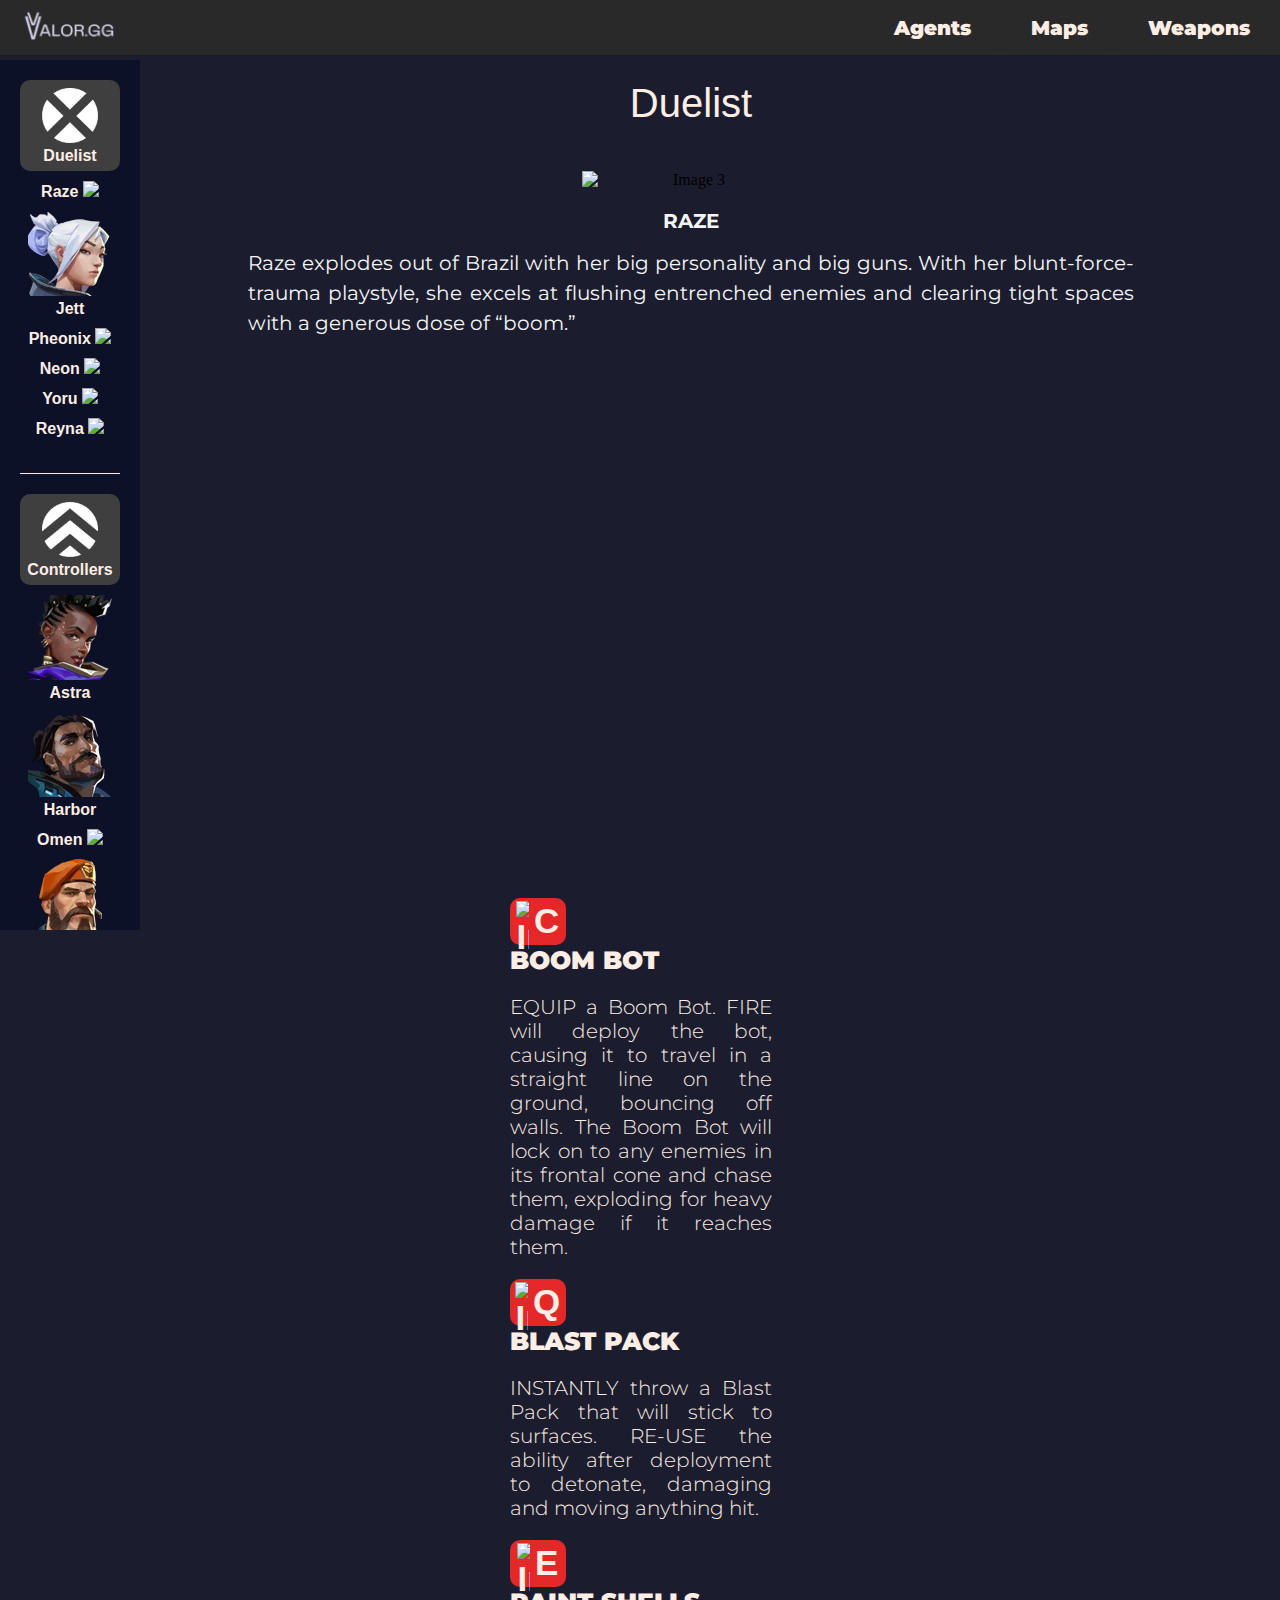
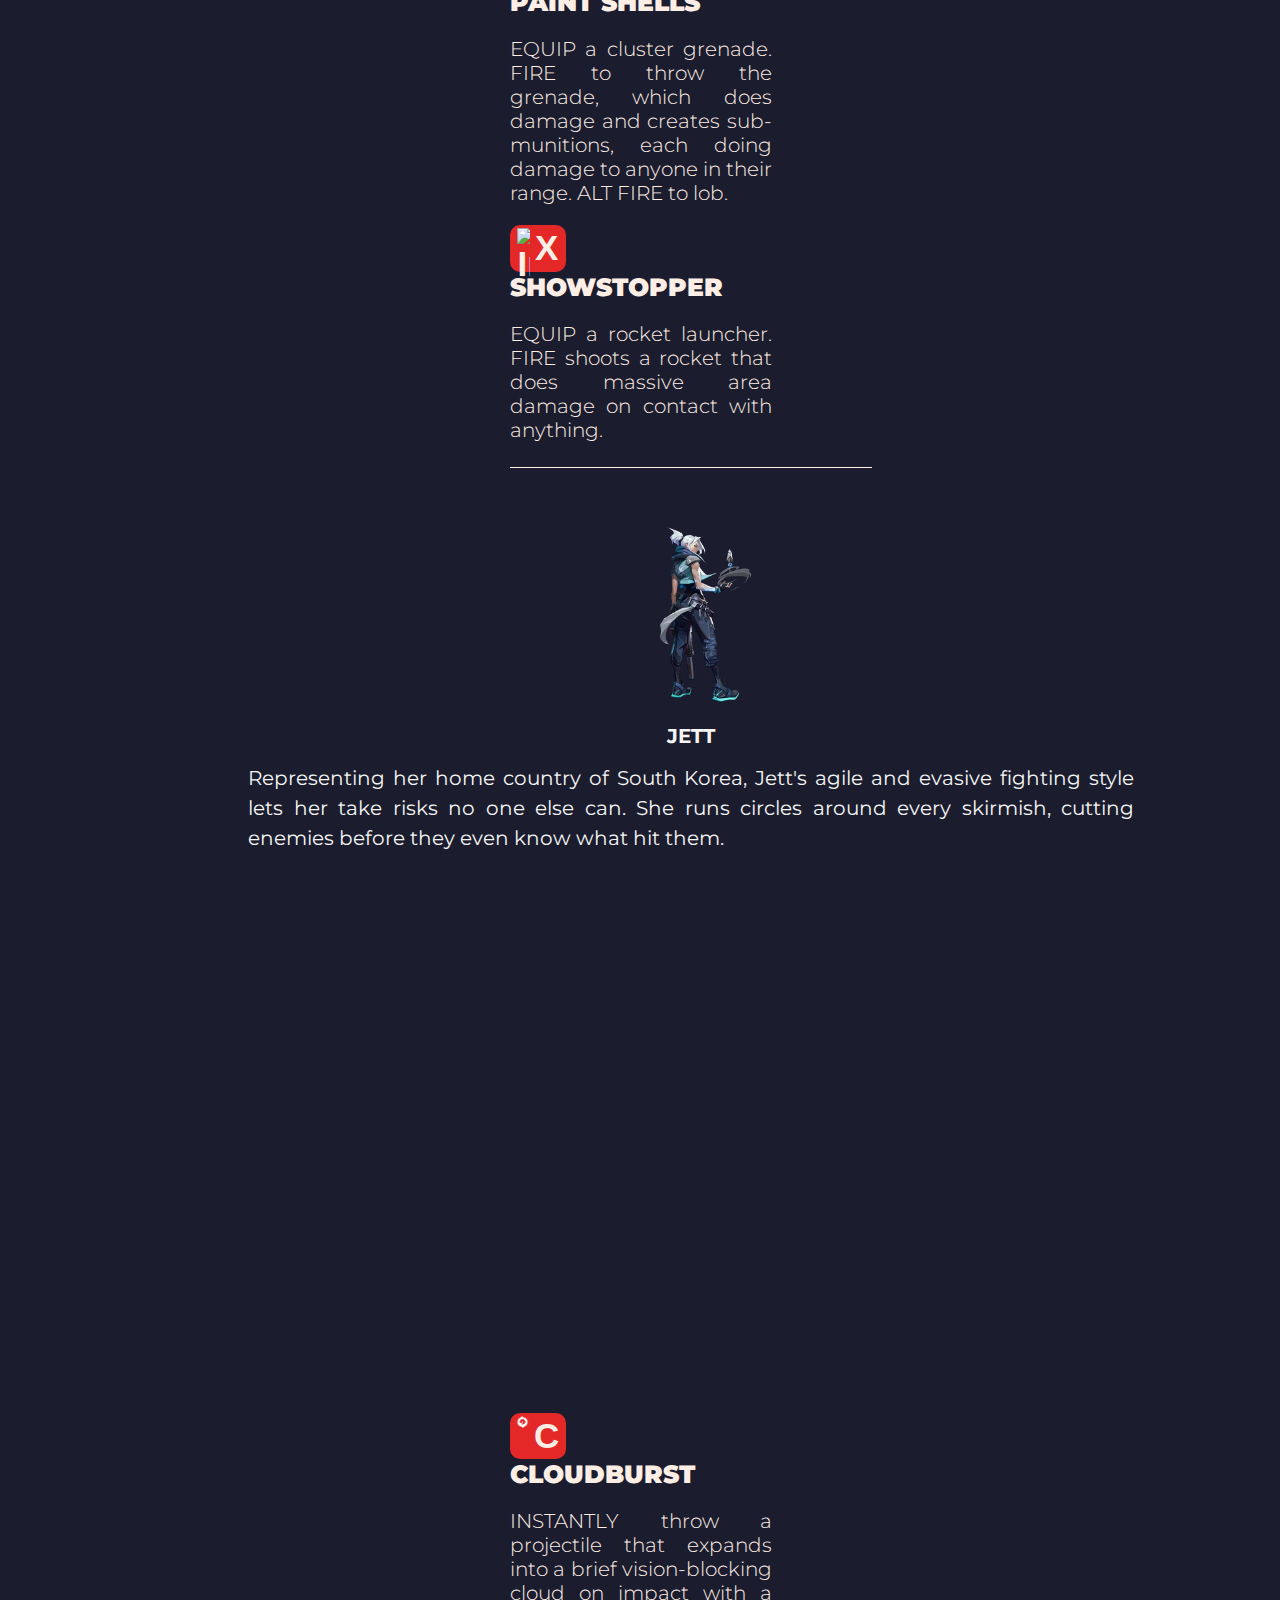
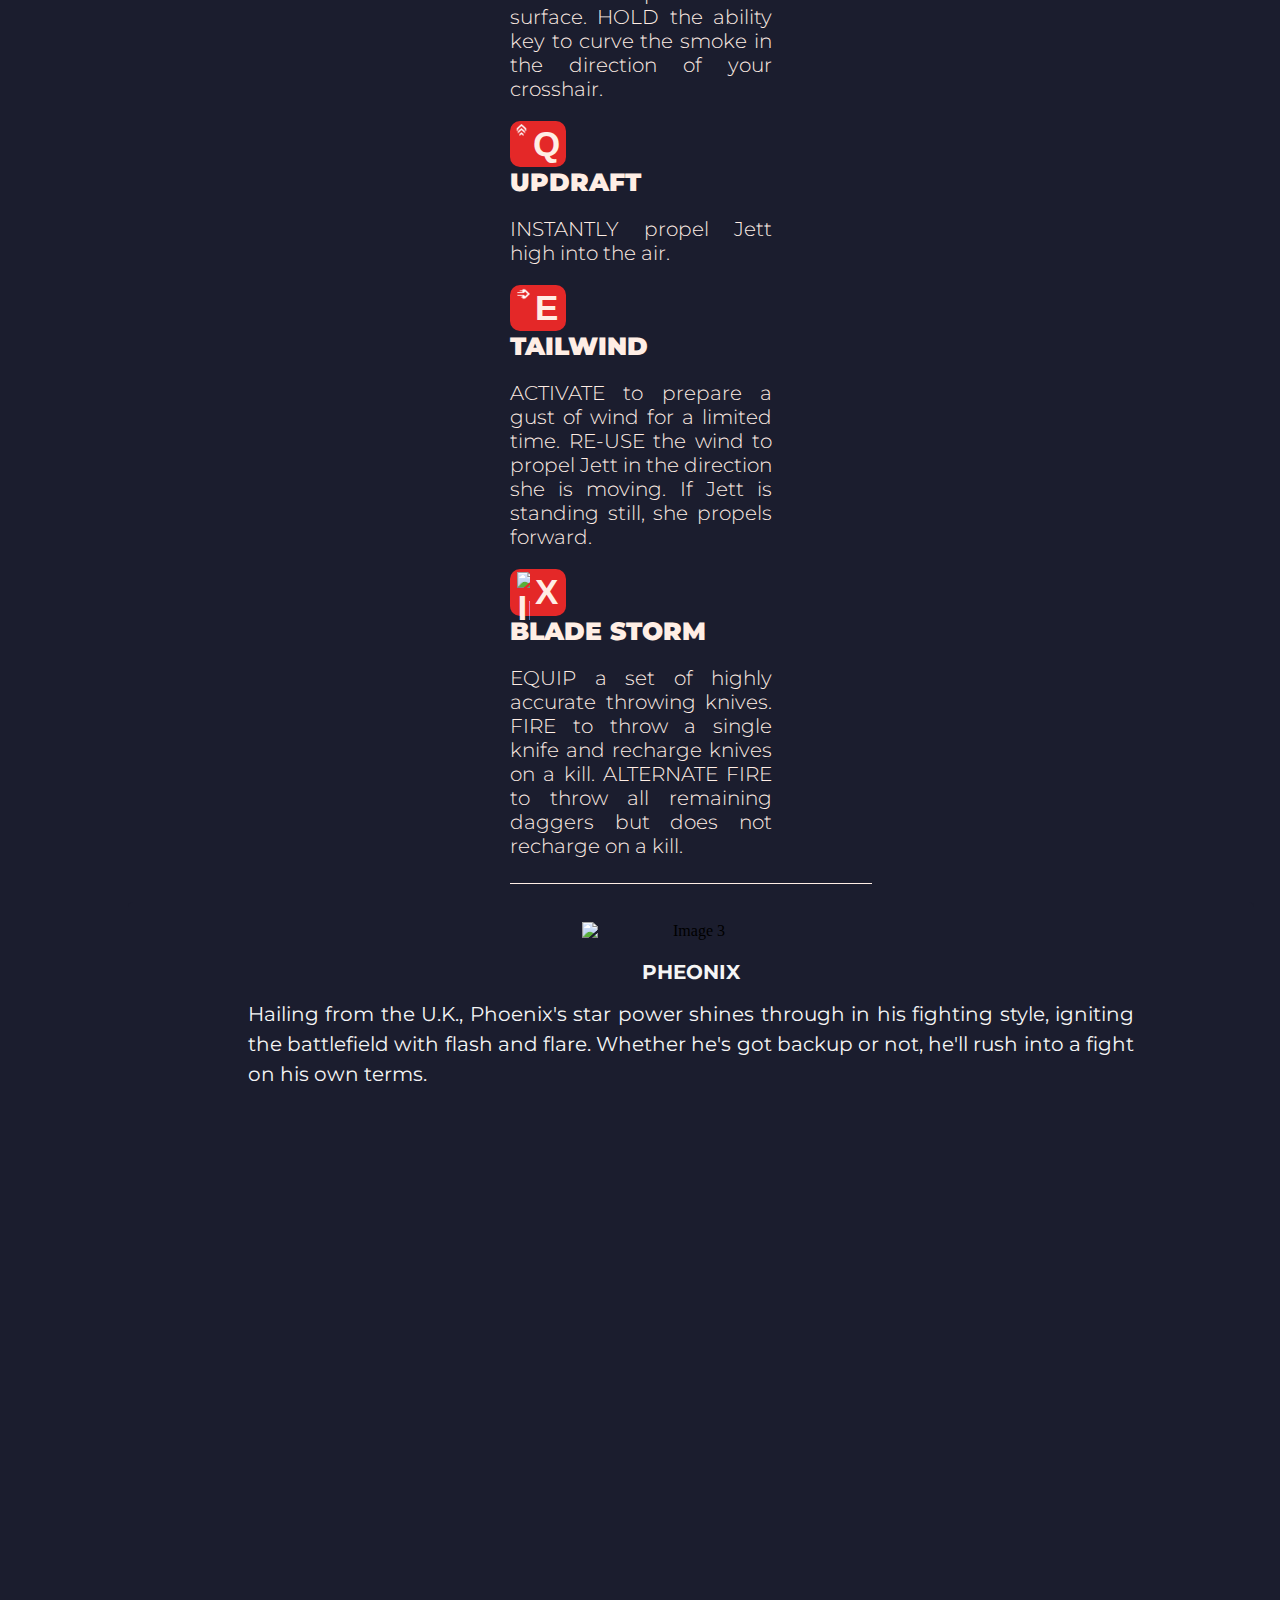
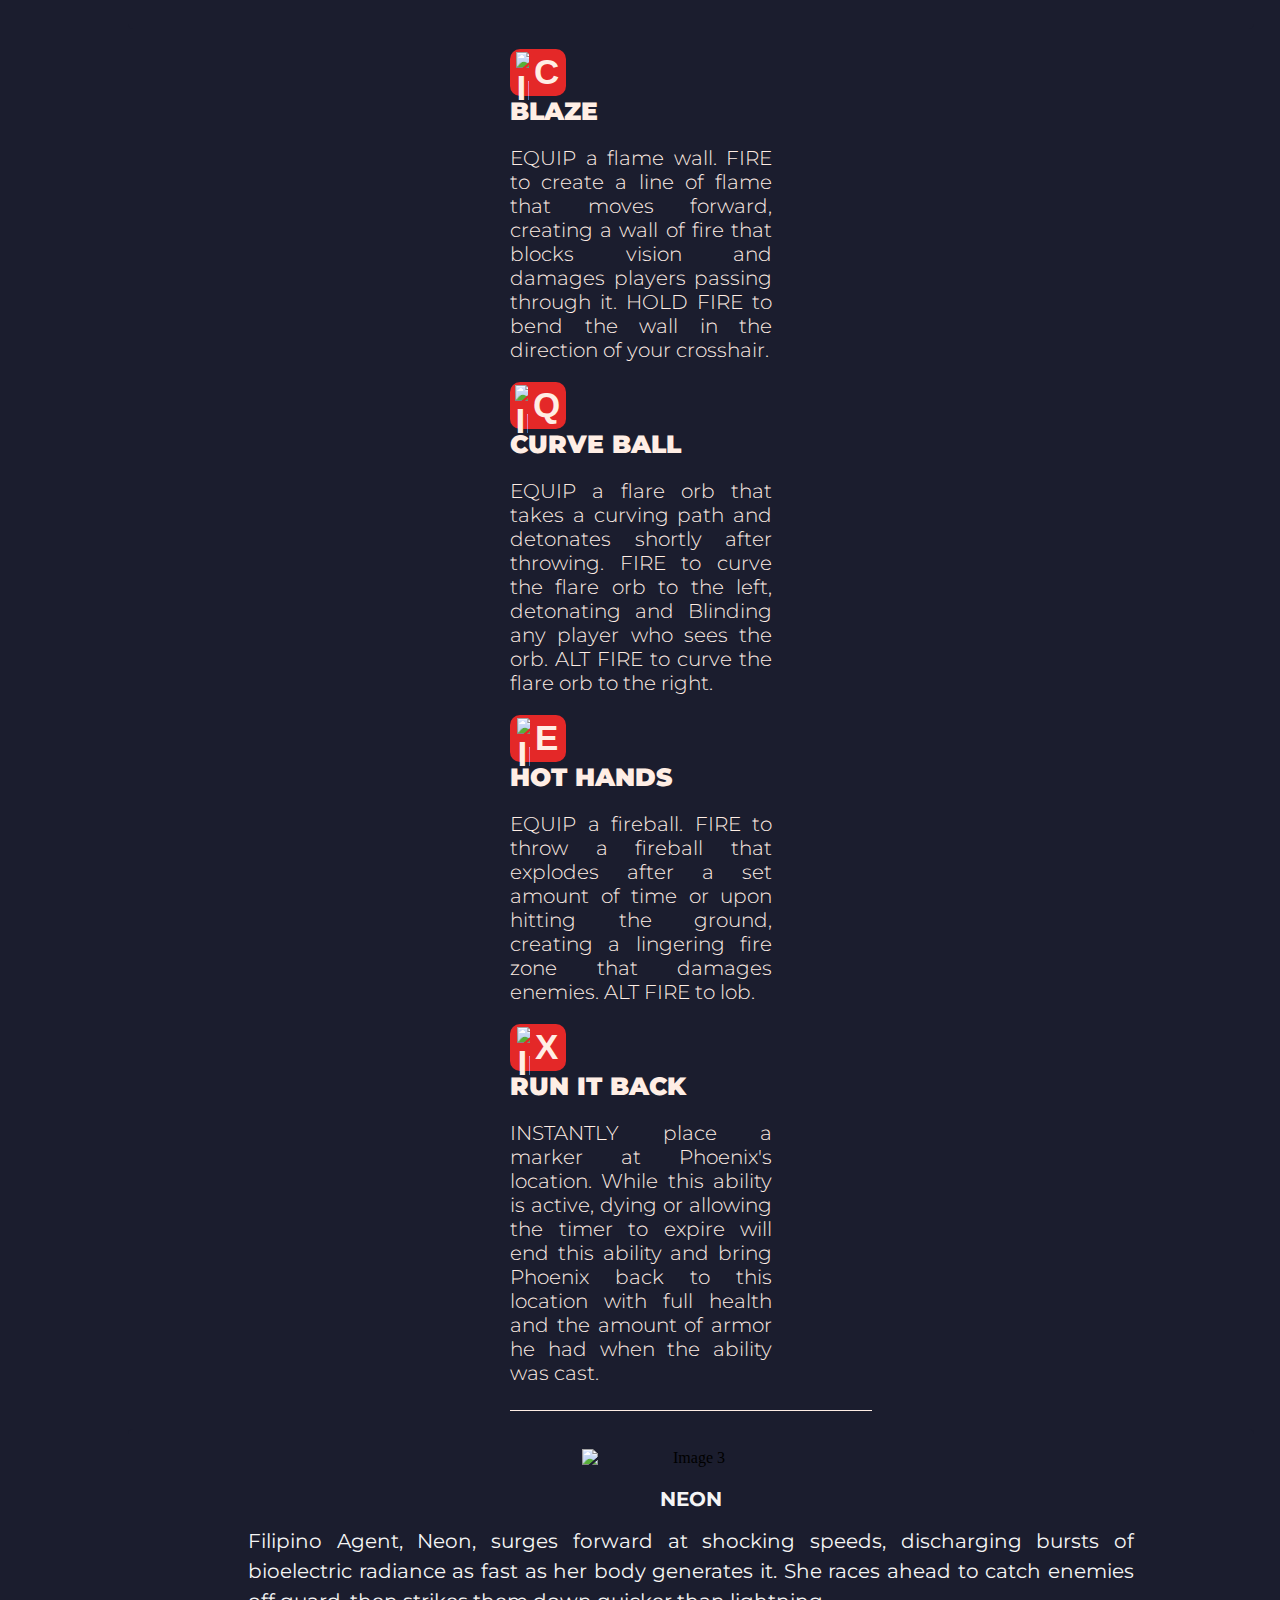
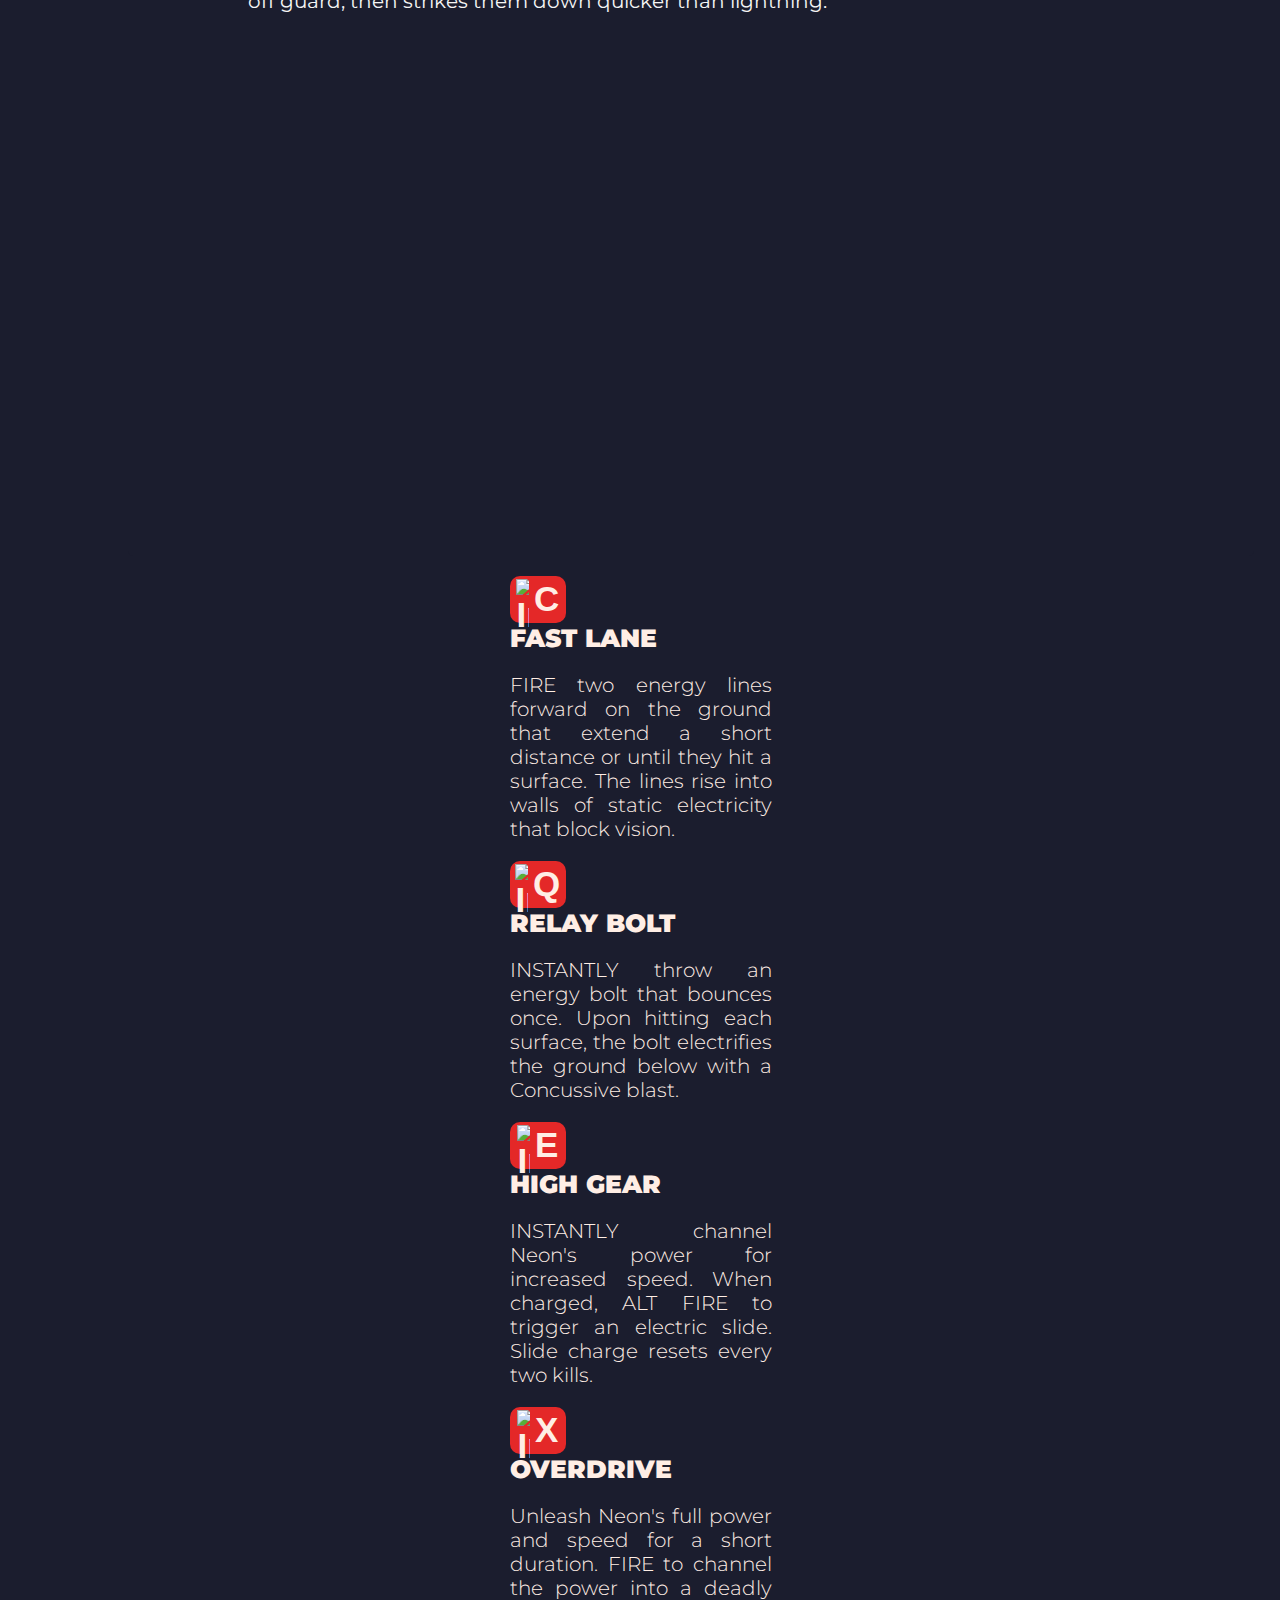
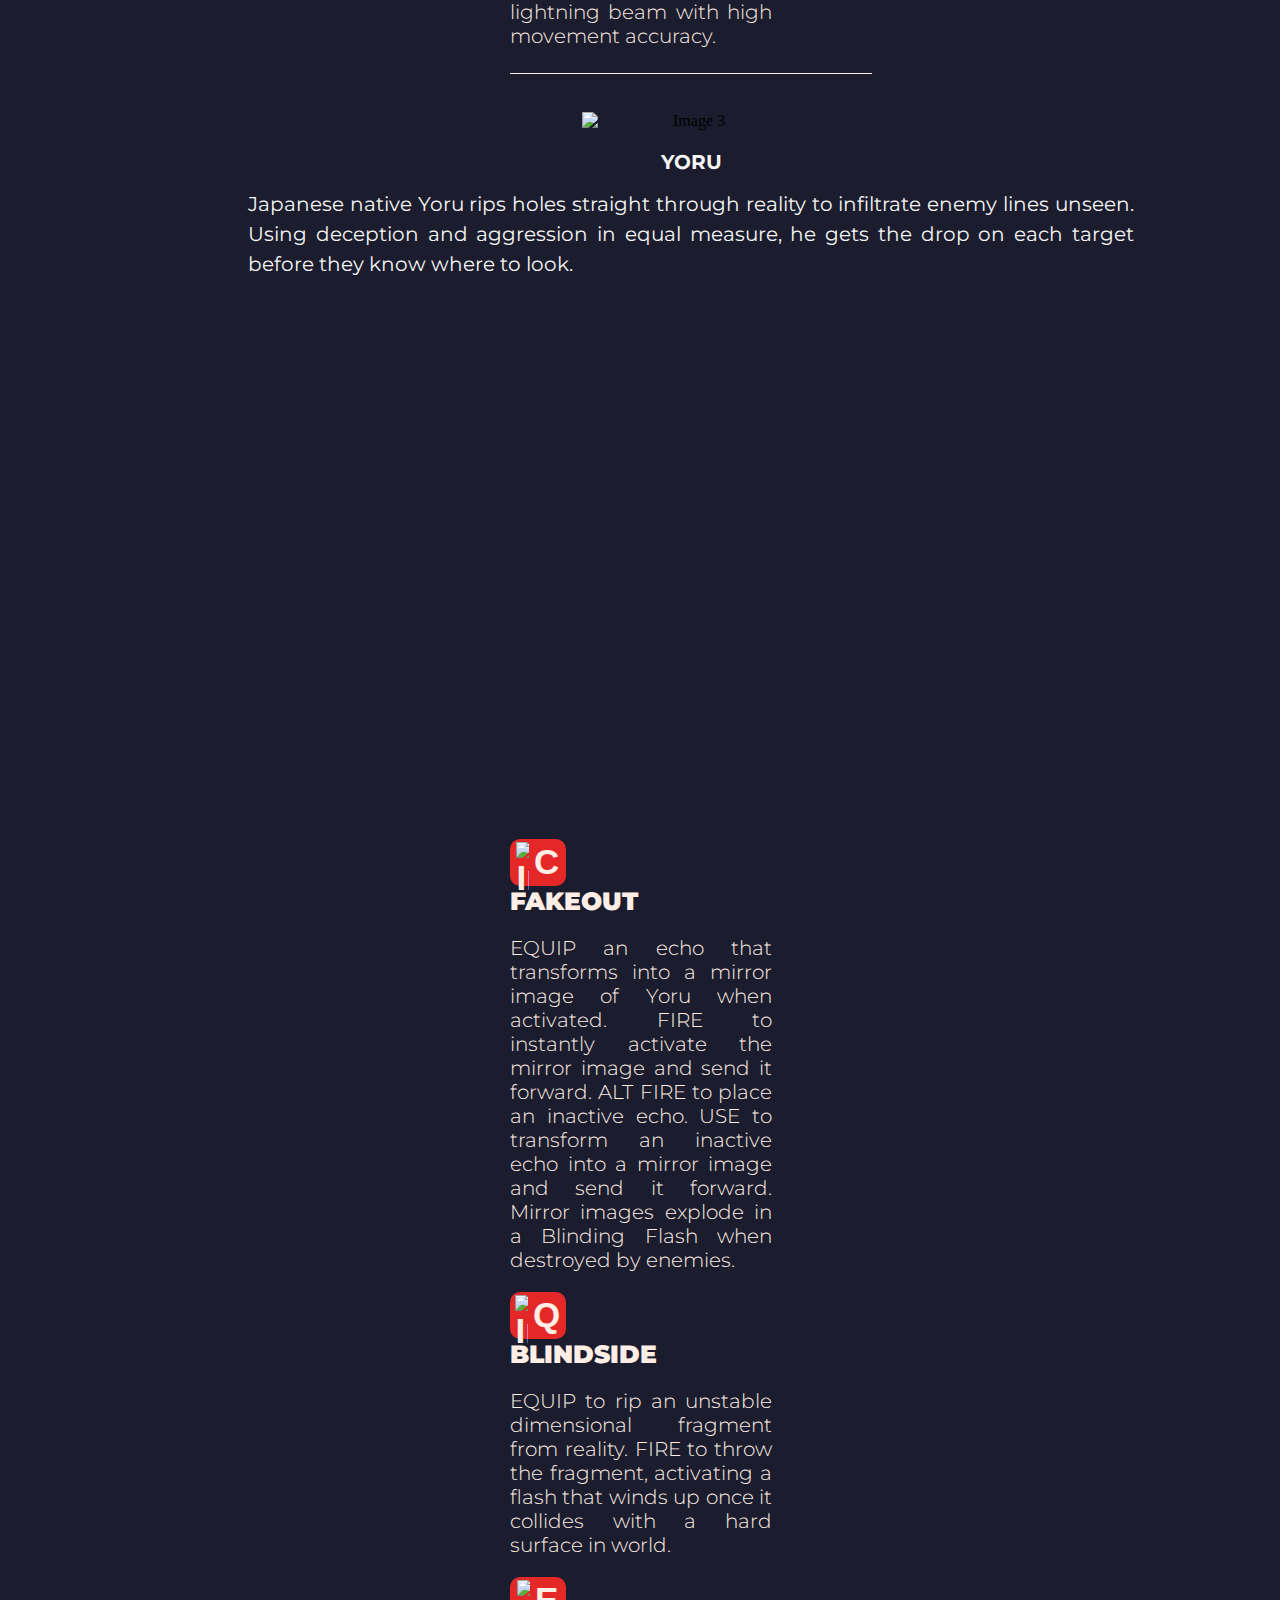
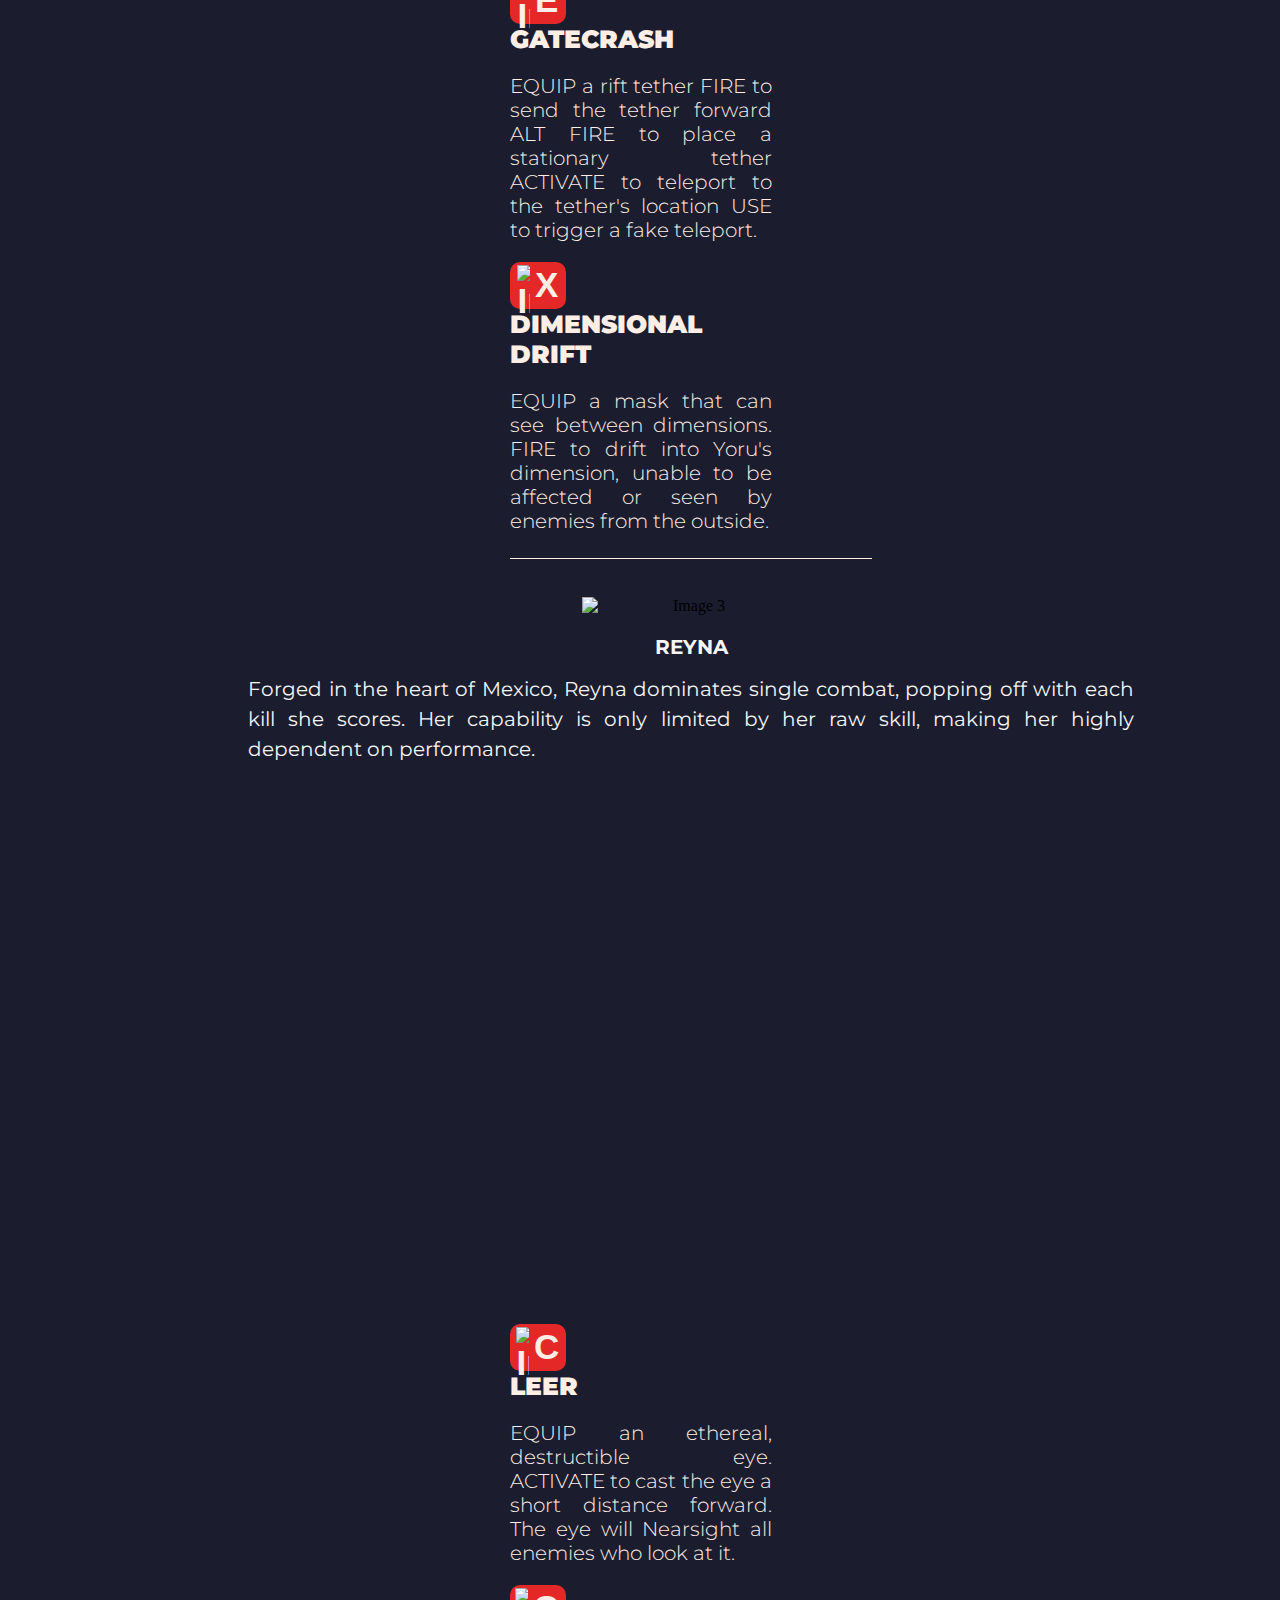
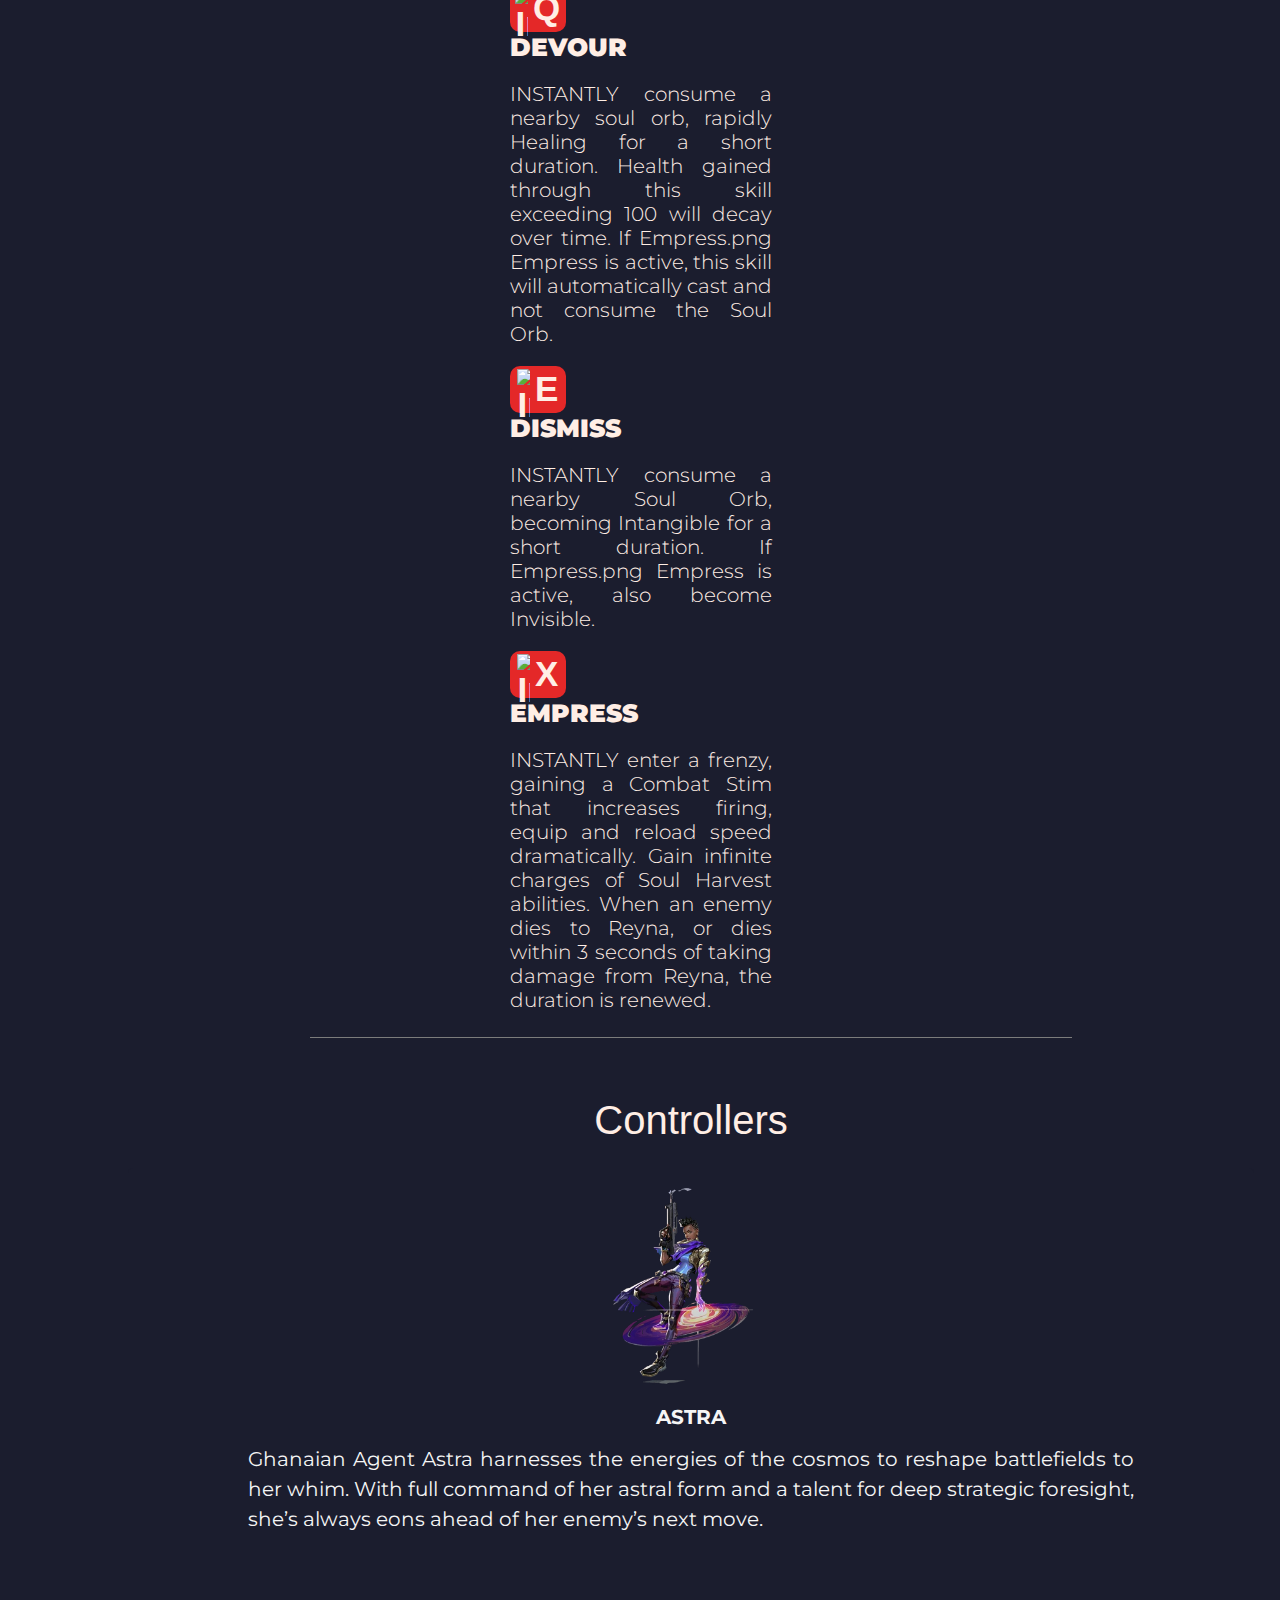
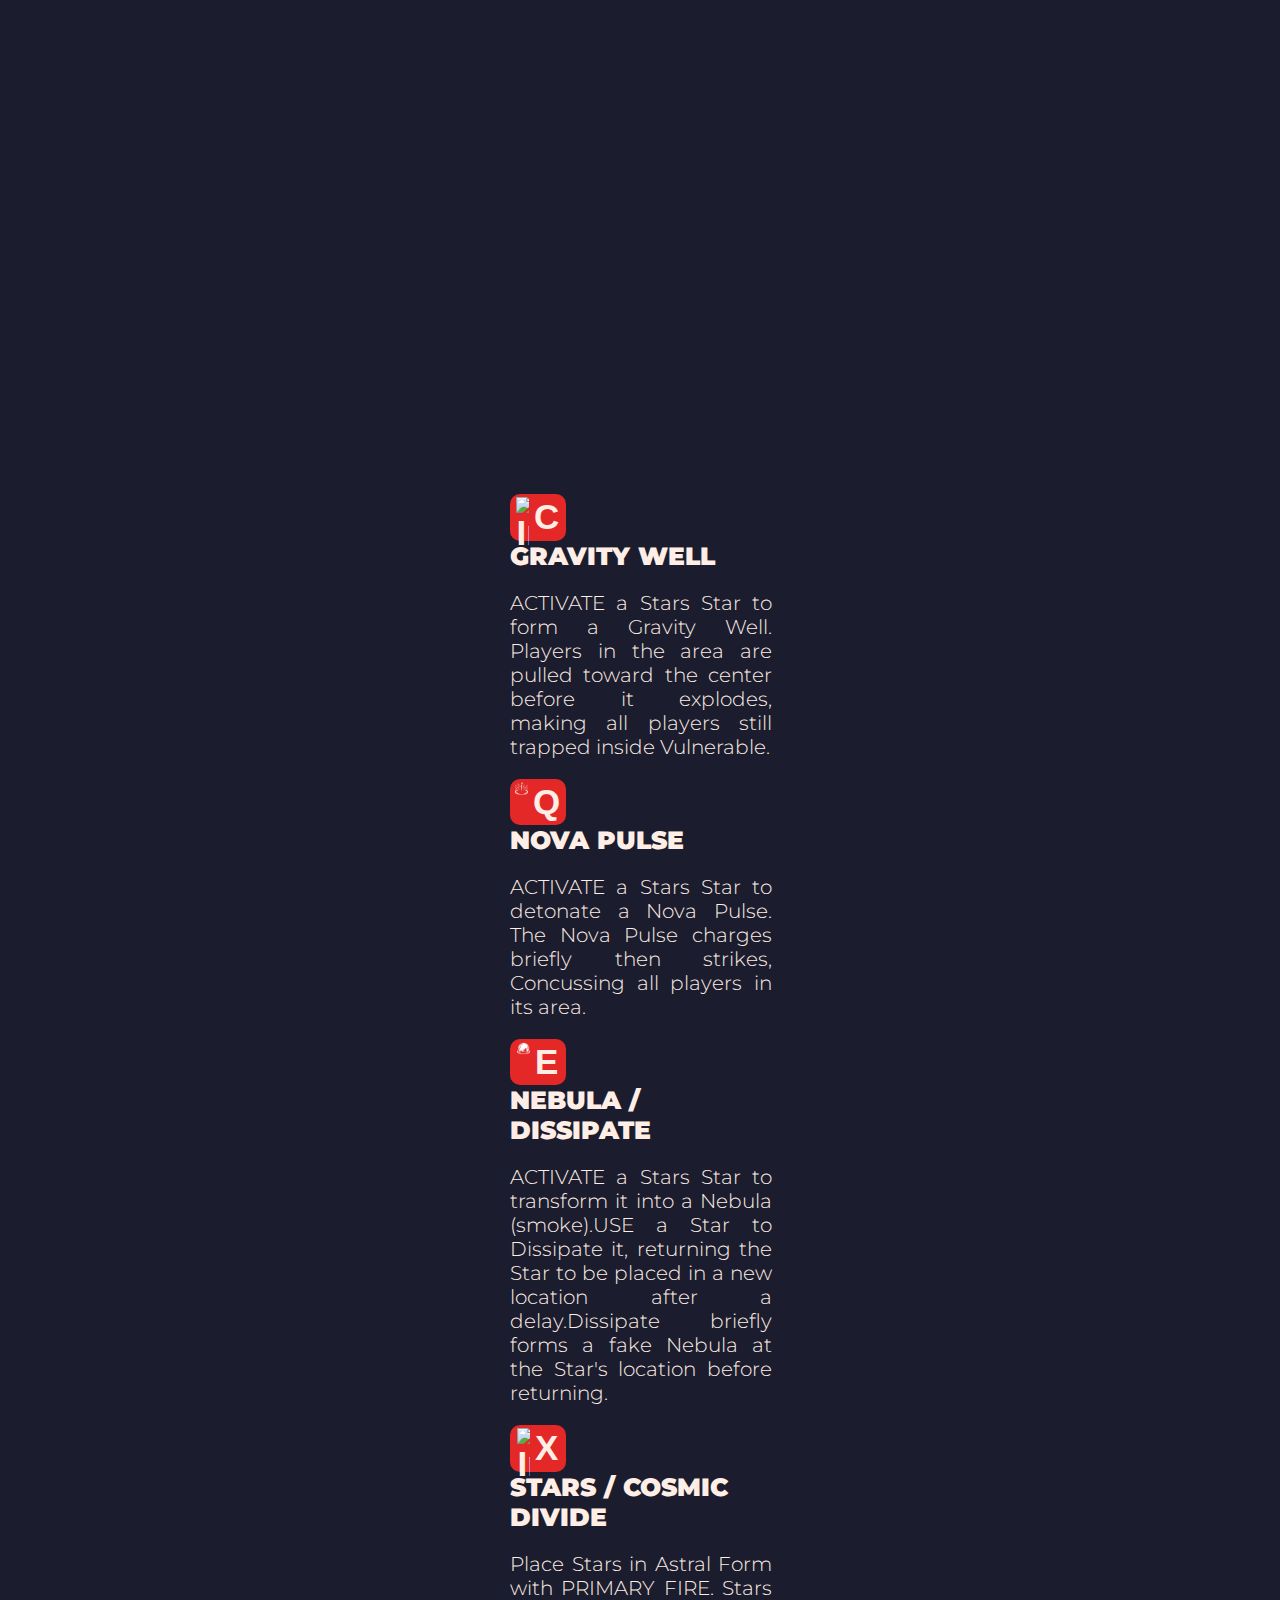
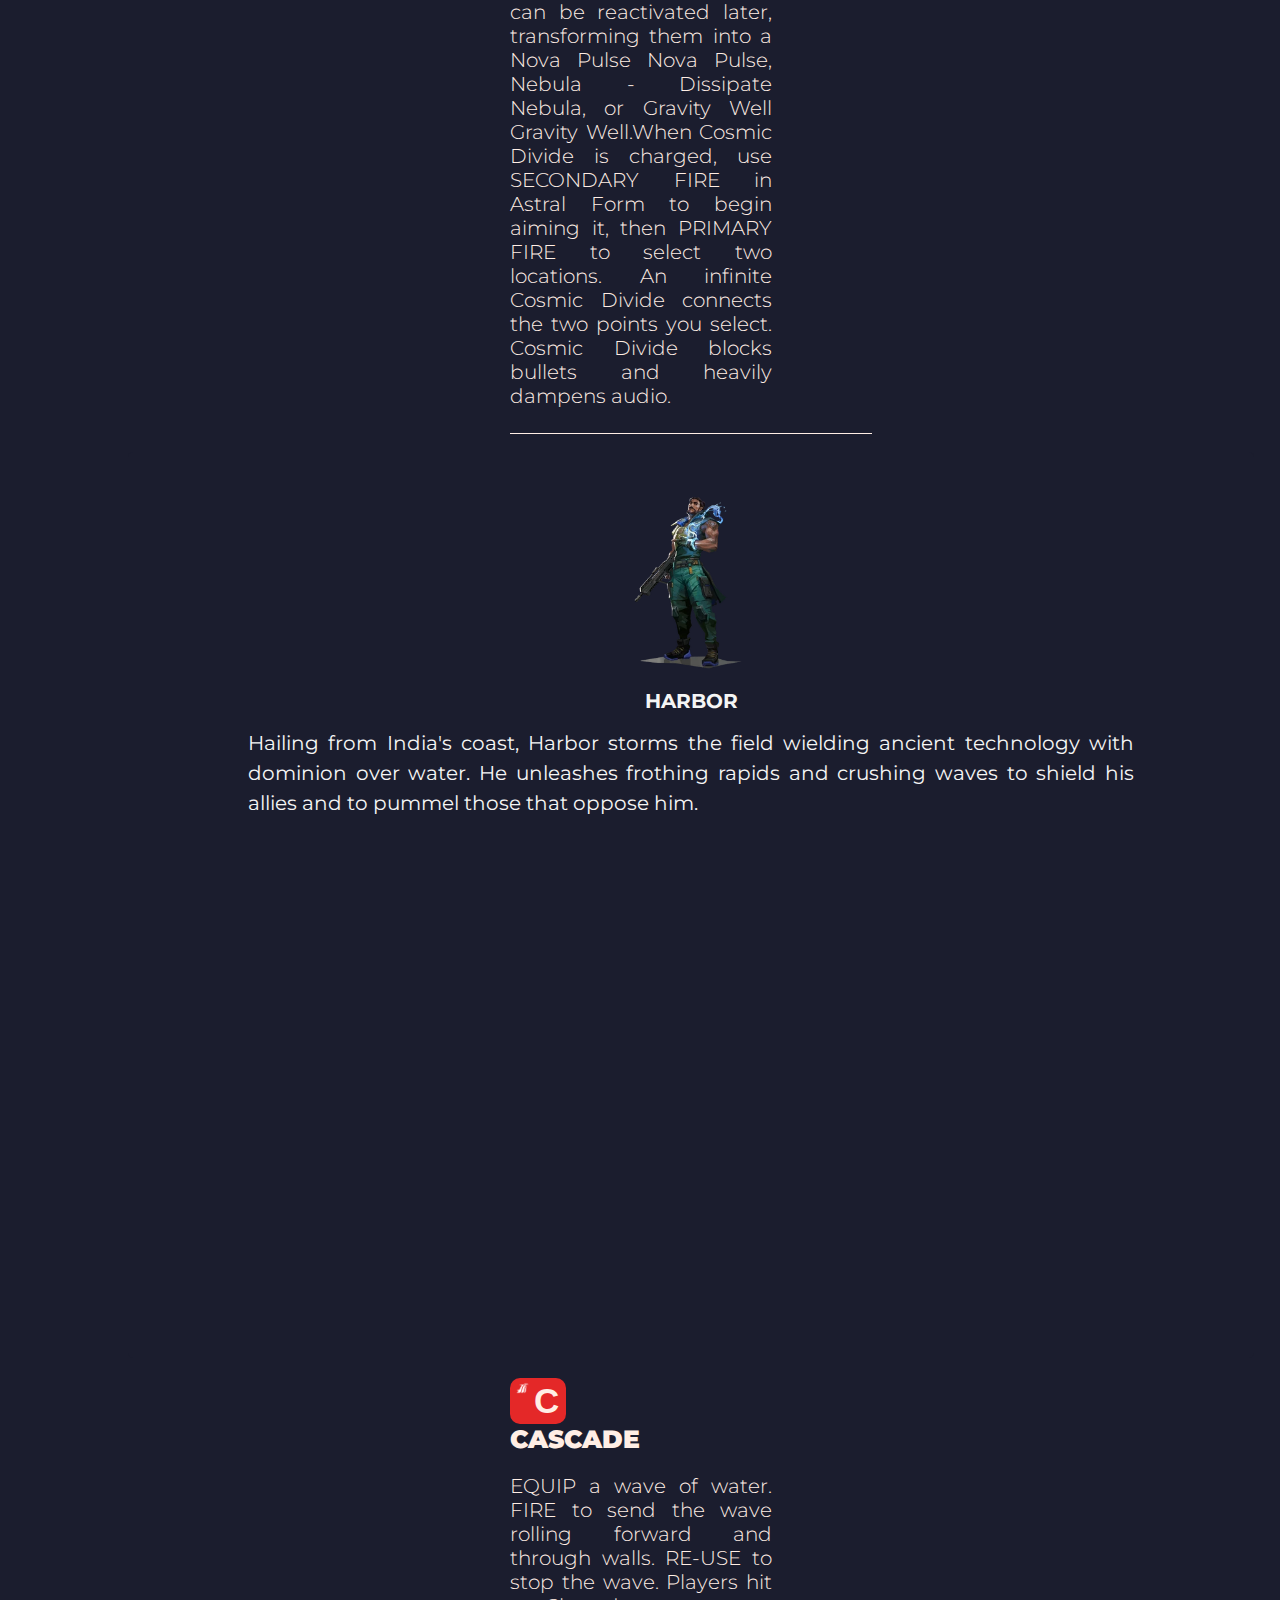
==== Agent.html @ 46250a70 "Add files via upload" ====
<!DOCTYPE html>
<html>
  <head>
    <title>Valor.gg</title>
    <meta charset="UTF-8">
    <meta name="viewport" content="width=device-width, initial-scale=1.0">
    <link rel="stylesheet" href="Agent_style.css">
    




    <header>
      <h1>
          <nav>
              <ul>
                <div>
                  <img src="home button.png" alt="homebutton" class="homebutton">
                  <a href="valor.html">
                      <img src="Logo_merah.jpg" alt="Valor.gg logo" class="logomerah">
                  </a>
                </div>
                    <a href="Weapons.html">
                      <button class="navbtn">Weapons</button>
                    </a>
                    
                    <a href="Maps.html">  
                      <button class="navbtn">Maps</button>
                    </a>

                    <a href="Agent.html">
                      <button class="navbtn">Agents</button>
                    </a>
              </ul>
          </nav>
          
      </h1>
  </header>

  <div class="sidebar">
    <ul>
      <li class="agentclass"><a href="#section1"><img src="duelist.webp"> Duelist</a></li>
      <li><a href="#section1"><img src="Raze_icon.webp"> Raze</a></li>
      <li><a href="#section2"><img src="Jett_icon.webp"> Jett</a></li>
      <li><a href="#section3"><img src="phx_icon.webp"> Pheonix</a></li>
      <li><a href="#section4"><img src="Neon_icon.webp"> Neon</a></li>
      <li><a href="#section5"><img src="Yoru_icon.webp"> Yoru</a></li>
      <li><a href="#section6"><img src="Reyna_icon.webp"> Reyna</a></li>
      <p class="para3"></p>
      <li class="agentclass"><a href="#section7"><img src="controller.webp"> Controllers</a></li>
      <li><a href="#section7"><img src="Astra_icon.webp"> Astra</a></li>
      <li><a href="#section8"><img src="Harbor_icon.webp"> Harbor</a></li>
      <li><a href="#section9"><img src="Omen_icon.webp"> Omen</a></li>
      <li><a href="#section10"><img src="Brimstone_icon.webp"> Brimstone</a></li>
      <li><a href="#section11"><img src="Viper_icon.webp"> Viper</a></li>
      <p class="para3"></p>
      <li class="agentclass"><a href="#section12"><img src="initiator.webp"> Initiators</a></li>
      <li><a href="#section12"><img src="Breach_icon.webp"> Breach</a></li>
      <li><a href="#section13"><img src="Fade_icon.webp"> Fade</a></li>
      <li><a href="#section14"><img src="KAYO_icon.webp"> Kay/O</a></li>
      <li><a href="#section15"><img src="Gekko_icon.webp"> Gekko</a></li>
      <li><a href="#section16"><img src="Skye_icon.webp"> Skye</a></li>
      <li><a href="#section17"><img src="Sova_icon.webp"> Sova</a></li>
      <p class="para3"></p>
      <li class="agentclass"><a href="#section18"><img src="sentinels.webp"> Sentinels</a></li>
      <li><a href="#section18"><img src="Chamber_icon.webp"> Chamber</a></li>
      <li><a href="#section19"><img src="Cypher_icon.webp"> Cypher</a></li>
      <li><a href="#section20"><img src="Sage_icon.webp"> Sage</a></li>
      <li><a href="#section21"><img src="Killjoy_icon.webp"> Killjoy</a></li>
    </ul>
  </div>
  
  <script>
    // Smooth scrolling on click
    document.querySelectorAll('a[href^="#"]').forEach(anchor => {
      anchor.addEventListener('click', function(e) {
        e.preventDefault();
        
        document.querySelector(this.getAttribute('href')).scrollIntoView({
          behavior: 'smooth'
        });
      });
    });
  </script>

  <script>
    const sidebar = document.querySelector('.sidebar');
    
    sidebar.addEventListener('wheel', (e) => {
      if (sidebar.scrollHeight > sidebar.clientHeight) {
        e.preventDefault();
        
        const maxScrollTop = sidebar.scrollHeight - sidebar.clientHeight;
        const delta = Math.sign(e.deltaY);
        sidebar.scrollTop += delta * 90;
        
        // Prevent scrolling the main content when at the top or bottom of the sidebar
        if ((delta === -1 && sidebar.scrollTop === 0) ||
            (delta === 1 && sidebar.scrollTop === maxScrollTop)) {
          e.stopPropagation();
        }
      }
    });
  </script>


<ul class="list">
  <section id="section1"></section>
  <div class="roles">Duelist</div>   
  <li>
      <div class="item">
        <img src="Raze.webp" alt="Image 3">
        <h3>RAZE</h3>
        <p>Raze explodes out of Brazil with her big personality and big guns. With her blunt-force-trauma playstyle, she excels at flushing entrenched enemies and clearing tight spaces with a generous dose of “boom.”</p>
        <iframe width="900" height="500" src="https://www.youtube.com/embed/vUX_ISwLiMg" frameborder="0" allowfullscreen></iframe>
      </div>
      <div class="skillword">
        <p class="skillwordmain"><span class="keybind"><img src="raze_C.webp" alt="Image_SKILL"> C</span><span class="keybindword">BOOM BOT</span></p>
        <p class="description">EQUIP a Boom Bot. FIRE will deploy the bot, causing it to travel in a straight line on the ground, bouncing off walls. The Boom Bot will lock on to any enemies in its frontal cone and chase them, exploding for heavy damage if it reaches them.</p>
        <p class="skillwordmain"><span class="keybind"><img src="raze_Q.webp" alt="Image_SKILL"> Q</span><span class="keybindword">BLAST PACK</span></p>
        <p class="description">INSTANTLY throw a Blast Pack that will stick to surfaces. RE-USE the ability after deployment to detonate, damaging and moving anything hit.</p>
        <p class="skillwordmain"><span class="keybind"><img src="raze_E.webp" alt="Image_SKILL"> E</span><span class="keybindword">PAINT SHELLS</span></p>
        <p class="description">EQUIP a cluster grenade. FIRE to throw the grenade, which does damage and creates sub-munitions, each doing damage to anyone in their range. ALT FIRE to lob.</p>
        <p class="skillwordmain"><span class="keybind"><img src="raze_x.webp" alt="Image_SKILL"> X</span><span class="keybindword">SHOWSTOPPER</span></p>
        <p class="description">EQUIP a rocket launcher. FIRE shoots a rocket that does massive area damage on contact with anything.</p>
      </div>
    </li>
    <section id="section2"></section>
    <p class="para2"></p>
    <li>
      <div class="item">
        <img src="JETT.jpg" alt="Image 3">
        <h3>JETT</h3>
        <p>Representing her home country of South Korea, Jett's agile and evasive fighting style lets her take risks no one else can. She runs circles around every skirmish, cutting enemies before they even know what hit them.</p>
        <iframe width="900" height="500" src="https://www.youtube.com/embed/z89pv9wpxLk" frameborder="0" allowfullscreen></iframe>
      </div>
      <div class="skillword">
        <p class="skillwordmain"><span class="keybind"><img src="jett_C.webp" alt="Image_SKILL"> C</span><span class="keybindword">CLOUDBURST</span></p>
        <p class="description">INSTANTLY throw a projectile that expands into a brief vision-blocking cloud on impact with a surface. HOLD the ability key to curve the smoke in the direction of your crosshair.</p>
        <p class="skillwordmain"><span class="keybind"><img src="jett_Q.webp" alt="Image_SKILL"> Q</span><span class="keybindword">UPDRAFT</span></p>
        <p class="description">INSTANTLY propel Jett high into the air.</p>
        <p class="skillwordmain"><span class="keybind"><img src="jett_E.webp" alt="Image_SKILL"> E</span><span class="keybindword">TAILWIND</span></p>
        <p class="description">ACTIVATE to prepare a gust of wind for a limited time. RE-USE the wind to propel Jett in the direction she is moving. If Jett is standing still, she propels forward.</p>
        <p class="skillwordmain"><span class="keybind"><img src="jett_x.webp" alt="Image_SKILL"> X</span><span class="keybindword">BLADE STORM</span></p>
        <p class="description">EQUIP a set of highly accurate throwing knives. FIRE to throw a single knife and recharge knives on a kill. ALTERNATE FIRE to throw all remaining daggers but does not recharge on a kill.</p>
      </div>
    </li>
    <section id="section3"></section>
    <p class="para2"></p>
    <li>
      <div class="item">
        <img src="phx.jpg" alt="Image 3">
        <h3>PHEONIX</h3>
        <p>Hailing from the U.K., Phoenix's star power shines through in his fighting style, igniting the battlefield with flash and flare. Whether he's got backup or not, he'll rush into a fight on his own terms.</p>
        <iframe width="900" height="500" src="https://www.youtube.com/embed/rn-frThksdQ" frameborder="0" allowfullscreen></iframe>
      </div>
      <div class="skillword">
        <p class="skillwordmain"><span class="keybind"><img src="phx_C.webp" alt="Image_SKILL"> C</span><span class="keybindword">BLAZE</span></p>
        <p class="description">EQUIP a flame wall. FIRE to create a line of flame that moves forward, creating a wall of fire that blocks vision and damages players passing through it. HOLD FIRE to bend the wall in the direction of your crosshair.</p>
        <p class="skillwordmain"><span class="keybind"><img src="phx_Q.webp" alt="Image_SKILL"> Q</span><span class="keybindword">CURVE BALL</span></p>
        <p class="description">EQUIP a flare orb that takes a curving path and detonates shortly after throwing. FIRE to curve the flare orb to the left, detonating and Blinding any player who sees the orb. ALT FIRE to curve the flare orb to the right.</p>
        <p class="skillwordmain"><span class="keybind"><img src="phx_E.webp" alt="Image_SKILL"> E</span><span class="keybindword">HOT HANDS</span></p>
        <p class="description">EQUIP a fireball. FIRE to throw a fireball that explodes after a set amount of time or upon hitting the ground, creating a lingering fire zone that damages enemies. ALT FIRE to lob.</p>
        <p class="skillwordmain"><span class="keybind"><img src="phx_x.webp" alt="Image_SKILL"> X</span><span class="keybindword">RUN IT BACK</span></p>
        <p class="description">INSTANTLY place a marker at Phoenix's location. While this ability is active, dying or allowing the timer to expire will end this ability and bring Phoenix back to this location with full health and the amount of armor he had when the ability was cast.</p>
      </div>
    </li>
    <section id="section4"></section>
    <p class="para2"></p>
    <li>
      <div class="item">
        <img src="neon.webp" alt="Image 3">
        <h3>NEON</h3>
        <p>	Filipino Agent, Neon, surges forward at shocking speeds, discharging bursts of bioelectric radiance as fast as her body generates it. She races ahead to catch enemies off guard, then strikes them down quicker than lightning.</p>
        <iframe width="900" height="500" src="https://www.youtube.com/embed/EY8OwXeQIJw" frameborder="0" allowfullscreen></iframe>
      </div>
      <div class="skillword">
        <p class="skillwordmain"><span class="keybind"><img src="neon_C.webp" alt="Image_SKILL"> C</span><span class="keybindword">FAST LANE</span></p>
        <p class="description">FIRE two energy lines forward on the ground that extend a short distance or until they hit a surface. The lines rise into walls of static electricity that block vision.</p>
        <p class="skillwordmain"><span class="keybind"><img src="neon_Q.webp" alt="Image_SKILL"> Q</span><span class="keybindword">RELAY BOLT</span></p>
        <p class="description">INSTANTLY throw an energy bolt that bounces once. Upon hitting each surface, the bolt electrifies the ground below with a Concussive blast.</p>
        <p class="skillwordmain"><span class="keybind"><img src="neon_E.webp" alt="Image_SKILL"> E</span><span class="keybindword">HIGH GEAR</span></p>
        <p class="description">INSTANTLY channel Neon's power for increased speed. When charged, ALT FIRE to trigger an electric slide. Slide charge resets every two kills.</p>
        <p class="skillwordmain"><span class="keybind"><img src="neon_x.webp" alt="Image_SKILL"> X</span><span class="keybindword">OVERDRIVE</span></p>
        <p class="description">Unleash Neon's full power and speed for a short duration. FIRE to channel the power into a deadly lightning beam with high movement accuracy.</p>
      </div>
    </li>
    <section id="section5"></section>
    <p class="para2"></p>
    <li>
      <div class="item">
        <img src="yoru.webp" alt="Image 3">
        <h3>YORU</h3>
        <p>	Japanese native Yoru rips holes straight through reality to infiltrate enemy lines unseen. Using deception and aggression in equal measure, he gets the drop on each target before they know where to look.</p>
        <iframe width="900" height="500" src="https://www.youtube.com/embed/1pZFCZ6sghc" frameborder="0" allowfullscreen></iframe>
      </div>
      <div class="skillword">
        <p class="skillwordmain"><span class="keybind"><img src="yoru_C.webp" alt="Image_SKILL"> C</span><span class="keybindword">FAKEOUT</span></p>
        <p class="description">EQUIP an echo that transforms into a mirror image of Yoru when activated. FIRE to instantly activate the mirror image and send it forward. ALT FIRE to place an inactive echo. USE to transform an inactive echo into a mirror image and send it forward. Mirror images explode in a Blinding Flash when destroyed by enemies.</p>
        <p class="skillwordmain"><span class="keybind"><img src="yoru_Q.webp" alt="Image_SKILL"> Q</span><span class="keybindword">BLINDSIDE</span></p>
        <p class="description">EQUIP to rip an unstable dimensional fragment from reality. FIRE to throw the fragment, activating a flash that winds up once it collides with a hard surface in world.</p>
        <p class="skillwordmain"><span class="keybind"><img src="yoru_E.webp" alt="Image_SKILL"> E</span><span class="keybindword">GATECRASH</span></p>
        <p class="description">EQUIP a rift tether FIRE to send the tether forward ALT FIRE to place a stationary tether ACTIVATE to teleport to the tether's location USE to trigger a fake teleport.</p>
        <p class="skillwordmain"><span class="keybind"><img src="yoru_x.webp" alt="Image_SKILL"> X</span><span class="keybindword">DIMENSIONAL DRIFT</span></p>
        <p class="description">EQUIP a mask that can see between dimensions. FIRE to drift into Yoru's dimension, unable to be affected or seen by enemies from the outside.</p>
      </div>
    </li>
    <section id="section6"></section>
    <p class="para2"></p>
    <li>
      <div class="item">
        <img src="reyna.webp" alt="Image 3">
        <h3>REYNA</h3>
        <p>	Forged in the heart of Mexico, Reyna dominates single combat, popping off with each kill she scores. Her capability is only limited by her raw skill, making her highly dependent on performance.</p>
        <iframe width="900" height="500" src="https://www.youtube.com/embed/GNQF9MLxIiw" frameborder="0" allowfullscreen></iframe>
      </div>
      <div class="skillword">
        <p class="skillwordmain"><span class="keybind"><img src="reyna_C.webp" alt="Image_SKILL"> C</span><span class="keybindword">LEER</span></p>
        <p class="description">EQUIP an ethereal, destructible eye. ACTIVATE to cast the eye a short distance forward. The eye will Nearsight all enemies who look at it.</p>
        <p class="skillwordmain"><span class="keybind"><img src="reyna_Q.webp" alt="Image_SKILL"> Q</span><span class="keybindword">DEVOUR</span></p>
        <p class="description">INSTANTLY consume a nearby soul orb, rapidly Healing for a short duration. Health gained through this skill exceeding 100 will decay over time. If Empress.png Empress is active, this skill will automatically cast and not consume the Soul Orb.</p>
        <p class="skillwordmain"><span class="keybind"><img src="reyna_E.webp" alt="Image_SKILL"> E</span><span class="keybindword">DISMISS</span></p>
        <p class="description">INSTANTLY consume a nearby Soul Orb, becoming Intangible for a short duration. If Empress.png Empress is active, also become Invisible.</p>
        <p class="skillwordmain"><span class="keybind"><img src="reyna_x.webp" alt="Image_SKILL"> X</span><span class="keybindword">EMPRESS</span></p>
        <p class="description">INSTANTLY enter a frenzy, gaining a Combat Stim that increases firing, equip and reload speed dramatically. Gain infinite charges of Soul Harvest abilities. When an enemy dies to Reyna, or dies within 3 seconds of taking damage from Reyna, the duration is renewed.</p>
      </div>
    </li>
    <section id="section7"></section>
    <p class="para1"></p>
    <div class="roles">Controllers</div>
    <li>
      <div class="item">
        <img src="astra.webp" alt="Image 3">
        <h3>ASTRA</h3>
        <p>Ghanaian Agent Astra harnesses the energies of the cosmos to reshape battlefields to her whim. With full command of her astral form and a talent for deep strategic foresight, she’s always eons ahead of her enemy’s next move.</p>
        <iframe width="900" height="500" src="https://www.youtube.com/embed/-WrMqOxKzuI" frameborder="0" allowfullscreen></iframe>
      </div>
      <div class="skillword">
        <p class="skillwordmain"><span class="keybind"><img src="astra_C.webp" alt="Image_SKILL"> C</span><span class="keybindword">GRAVITY WELL</span></p>
        <p class="description">ACTIVATE a Stars Star to form a Gravity Well. Players in the area are pulled toward the center before it explodes, making all players still trapped inside Vulnerable.</p>
        <p class="skillwordmain"><span class="keybind"><img src="astra_Q.webp" alt="Image_SKILL"> Q</span><span class="keybindword">NOVA PULSE</span></p>
        <p class="description">ACTIVATE a Stars Star to detonate a Nova Pulse. The Nova Pulse charges briefly then strikes, Concussing all players in its area.</p>
        <p class="skillwordmain"><span class="keybind"><img src="astra_E.webp" alt="Image_SKILL"> E</span><span class="keybindword">NEBULA / DISSIPATE</span></p>
        <p class="description">ACTIVATE a Stars Star to transform it into a Nebula (smoke).USE a Star to Dissipate it, returning the Star to be placed in a new location after a delay.Dissipate briefly forms a fake Nebula at the Star's location before returning.</p>
        <p class="skillwordmain"><span class="keybind"><img src="astra_x.webp" alt="Image_SKILL"> X</span><span class="keybindword">STARS / COSMIC DIVIDE</span></p>
        <p class="description">Place Stars in Astral Form with PRIMARY FIRE. Stars can be reactivated later, transforming them into a Nova Pulse Nova Pulse, Nebula - Dissipate Nebula, or Gravity Well Gravity Well.When Cosmic Divide is charged, use SECONDARY FIRE in Astral Form to begin aiming it, then PRIMARY FIRE to select two locations. An infinite Cosmic Divide connects the two points you select. Cosmic Divide blocks bullets and heavily dampens audio.</p>
      </div>
    </li>
    <section id="section8"></section>
    <p class="para2"></p>
    <li>
      <div class="item">
        <img src="harbor.webp" alt="Image 3">
        <h3>HARBOR</h3>
        <p>	Hailing from India's coast, Harbor storms the field wielding ancient technology with dominion over water. He unleashes frothing rapids and crushing waves to shield his allies and to pummel those that oppose him.</p>
        <iframe width="900" height="500" src="https://www.youtube.com/embed/rxIkLjXAoIs" frameborder="0" allowfullscreen></iframe>
      </div>
      <div class="skillword">
        <p class="skillwordmain"><span class="keybind"><img src="harbor_C.webp" alt="Image_SKILL"> C</span><span class="keybindword">CASCADE</span></p>
        <p class="description">EQUIP a wave of water. FIRE to send the wave rolling forward and through walls. RE-USE to stop the wave. Players hit are Slowed.</p>
        <p class="skillwordmain"><span class="keybind"><img src="harbor_Q.webp" alt="Image_SKILL"> Q</span><span class="keybindword">COVE</span></p>
        <p class="description">EQUIP a sphere of shielding water. FIRE to throw. ALT FIRE to underhand throw. Upon impacting the ground, spawn a destructible water shield that blocks bullets.</p>
        <p class="skillwordmain"><span class="keybind"><img src="harbor_E.webp" alt="Image_SKILL"> E</span><span class="keybindword">HIGH TIDE</span></p>
        <p class="description">EQUIP a wall of water. FIRE to send the water forward along the ground. HOLD FIRE to guide the water in the direction of your crosshair, passing through the world, spawning a wall along the water's path. ALT FIRE while bending to stop the water early. Players hit are Slowed.</p>
        <p class="skillwordmain"><span class="keybind"><img src="harbor_x.webp" alt="Image_SKILL"> X</span><span class="keybindword">RECKONING</span></p>
        <p class="description">EQUIP the full power of your Artifact. FIRE to summon a geyser pool on the ground. Enemy players in the area are targeted by successive geyser strikes. Players caught within a strike are Concussed.</p>
      </div>
    </li>
    <section id="section9"></section>
    <p class="para2"></p>
    <li>
      <div class="item">
        <img src="omen.webp" alt="Image 3">
        <h3>OMEN</h3>
        <p>	A phantom of a memory, Omen hunts in the shadows. He renders enemies blind, teleports across the field, then lets paranoia take hold as his foe scrambles to learn where he might strike next.</p>
        <iframe width="900" height="500" src="https://www.youtube.com/embed/lnsJCRnY_ww" frameborder="0" allowfullscreen></iframe>
      </div>
      <div class="skillword">
        <p class="skillwordmain"><span class="keybind"><img src="omen_C.webp" alt="Image_SKILL"> C</span><span class="keybindword">SHROUDED STEPS</span></p>
        <p class="description">EQUIP a shrouded step ability and see its range indicator. FIRE to begin a brief channel, then teleport to the marked location.</p>
        <p class="skillwordmain"><span class="keybind"><img src="omen_Q.webp" alt="Image_SKILL"> Q</span><span class="keybindword">PARANOIA</span></p>
        <p class="description">EQUIP a blinding orb. FIRE to throw it forward, briefly Nearsighting and Deafening all players it touches. This projectile can pass straight through walls.</p>
        <p class="skillwordmain"><span class="keybind"><img src="omen_E.webp" alt="Image_SKILL"> E</span><span class="keybindword">DARK COVER</span></p>
        <p class="description">EQUIP a shadow orb, entering a phased world to place and target the orbs. PRESS the ability key to throw the shadow orb to the marked location, creating a long-lasting shadow sphere that blocks vision. HOLD FIRE while targeting to move the marker further away. HOLD SECONDARY FIRE while targeting to move the marker closer. PRESS RELOAD to toggle normal targeting view.</p>
        <p class="skillwordmain"><span class="keybind"><img src="omen_x.webp" alt="Image_SKILL"> X</span><span class="keybindword">FROM THE SHADOWS</span></p>
        <p class="description">EQUIP a tactical map. FIRE to begin teleporting to the selected location. While teleporting, Omen will appear as a Shade that can be destroyed by an enemy to cancel his teleport, or PRESS EQUIP for Omen to cancel his teleport.</p>
      </div>
    </li>
    <section id="section10"></section>
    <p class="para2"></p>
    <li>
      <div class="item">
        <img src="brim.webp" alt="Image 3">
        <h3>BRIMSTONE</h3>
        <p>Joining from the USA, Brimstone's orbital arsenal ensures his squad always has the advantage. His ability to deliver utility precisely and from a distance make him an unmatched boots-on-the-ground commander.</p>
        <iframe width="900" height="500" src="https://www.youtube.com/embed/duSordwEZl4" frameborder="0" allowfullscreen></iframe>
      </div>
      <div class="skillword">
        <p class="skillwordmain"><span class="keybind"><img src="brim_C.webp" alt="Image_SKILL"> C</span><span class="keybindword">STIM BEACON</span></p>
        <p class="description">INSTANTLY toss down a stim beacon. Upon landing, it creates a field that grants players a Combat Stim and a Speed Boost.</p>
        <p class="skillwordmain"><span class="keybind"><img src="brim_Q.webp" alt="Image_SKILL"> Q</span><span class="keybindword">INCENDIARY</span></p>
        <p class="description">EQUIP an incendiary grenade launcher. FIRE to launch a grenade that detonates as it comes to a rest on the floor, creating a lingering fire zone that damages players within the zone.</p>
        <p class="skillwordmain"><span class="keybind"><img src="brim_E.webp" alt="Image_SKILL"> E</span><span class="keybindword">SKY SMOKE</span></p>
        <p class="description">EQUIP a tactical map. FIRE to set locations where Brimstone's smoke clouds will land. ALTERNATE FIRE to confirm, launching long-lasting smoke clouds that block vision in the selected area.</p>
        <p class="skillwordmain"><span class="keybind"><img src="brim_x.webp" alt="Image_SKILL"> X</span><span class="keybindword">ORBITAL STRIKE</span></p>
        <p class="description">EQUIP a tactical map. FIRE to launch a lingering orbital strike laser at the selected location, dealing high damage-over-time to players caught in the selected area.</p>
      </div>
    </li>
    <section id="section11"></section>
    <p class="para2"></p>
    <li>
      <div class="item">
        <img src="viper.webp" alt="Image 3">
        <h3>VIPER</h3>
        <p>	The American chemist, Viper deploys an array of poisonous chemical devices to control the battlefield and cripple the enemy's vision. If the toxins don't kill her prey, her mind games surely will.</p>
        <iframe width="900" height="500" src="https://www.youtube.com/embed/YDYtjp04wBY" frameborder="0" allowfullscreen></iframe>
      </div>
      <div class="skillword">
        <p class="skillwordmain"><span class="keybind"><img src="viper_C.webp" alt="Image_SKILL"> C</span><span class="keybindword">SNAKE BITE</span></p>
        <p class="description">EQUIP a chemical launcher. FIRE to launch a canister that shatters upon hitting the floor, creating a lingering chemical zone that damages and applies Vulnerable.</p>
        <p class="skillwordmain"><span class="keybind"><img src="viper_Q.webp" alt="Image_SKILL"> Q</span><span class="keybindword">POISON CLOUD</span></p>
        <p class="description">EQUIP a gas emitter. FIRE to throw the emitter that perpetually remains throughout the round. ALT FIRE to lob. RE-USE the ability to create a toxic gas cloud at the cost of fuel. This ability can be RE-USED more than once and can be picked up to be REDEPLOYED.</p>
        <p class="skillwordmain"><span class="keybind"><img src="viper_E.webp" alt="Image_SKILL"> E</span><span class="keybindword">TOXIC SCREEN</span></p>
        <p class="description">EQUIP a gas emitter launcher that penetrates terrain. FIRE to deploy a long line of gas emitters. RE-USE the ability to create a tall wall of toxic gas at the cost of fuel. This ability can be RE-USED more than once.</p>
        <p class="skillwordmain"><span class="keybind"><img src="viper_x.webp" alt="Image_SKILL"> X</span><span class="keybindword">VIPER'S PIT</span></p>
        <p class="description">EQUIP a chemical sprayer. FIRE to spray a chemical cloud in all directions around Viper, creating a large cloud that Nearsights players and Decays the health of enemies inside of it. HOLD the ability key to disperse the cloud early.</p>
      </div>
    </li>
    <section id="section12"></section>
    <p class="para1"></p>
    <div class="roles">Initiators</div>
    <li>
      <div class="item">
        <img src="breach.webp" alt="Image 3">
        <h3>BREACH</h3>
        <p>Breach, the bionic Swede, fires powerful, targeted kinetic blasts to aggressively clear a path through enemy ground. The damage and disruption he inflicts ensures no fight is ever fair.</p>
        <iframe width="900" height="500" src="https://www.youtube.com/embed/ip_tNeDLRtM" frameborder="0" allowfullscreen></iframe>
      </div>
      <div class="skillword">
        <p class="skillwordmain"><span class="keybind"><img src="breach_C.webp" alt="Image_SKILL"> C</span><span class="keybindword">AFTERSHOCK</span></p>
        <p class="description">EQUIP a fusion charge. FIRE the charge to set a slow-acting burst through the wall. The burst does heavy damage to anyone caught in its area.</p>
        <p class="skillwordmain"><span class="keybind"><img src="breach_Q.webp" alt="Image_SKILL"> Q</span><span class="keybindword">FLASHPOINT</span></p>
        <p class="description">EQUIP a blinding charge. FIRE the charge to set a fast-acting burst through the wall. The charge detonates to Blind all players looking at it.</p>
        <p class="skillwordmain"><span class="keybind"><img src="breach_E.webp" alt="Image_SKILL"> E</span><span class="keybindword">FAULT LINE</span></p>
        <p class="description">EQUIP a seismic blast. HOLD FIRE to increase the distance. RELEASE to set off the quake, Concussing all players in its zone and in a line up to the zone.</p>
        <p class="skillwordmain"><span class="keybind"><img src="breach_x.webp" alt="Image_SKILL"> X</span><span class="keybindword">ROLLING THUNDER</span></p>
        <p class="description">EQUIP a Seismic Charge. FIRE to send a cascading quake through all terrain in a large cone. The quake Concusses and knocks up anyone caught in it.</p>
      </div>
    </li>
    <section id="section13"></section>
    <p class="para2"></p>
    <li>
      <div class="item">
        <img src="fade.webp" alt="Image 3">
        <h3>FADE</h3>
        <p>	Turkish bounty hunter Fade unleashes the power of raw nightmare to seize enemy secrets. Attuned with terror itself, she hunts down targets and reveals their deepest fears - before crushing them in the dark.</p>
        <iframe width="900" height="500" src="https://www.youtube.com/embed/ctQ08uuWc7A" frameborder="0" allowfullscreen></iframe>
      </div>
      <div class="skillword">
        <p class="skillwordmain"><span class="keybind"><img src="fade_C.webp" alt="Image_SKILL"> C</span><span class="keybindword">PROWLER</span></p>
        <p class="description">EQUIP a prowler. FIRE to send the prowler forward. HOLD FIRE to steer the prowler towards your crosshair. The prowler will chase down the first enemy or terror trail it sees, and nearsight the enemy on impact.</p>
        <p class="skillwordmain"><span class="keybind"><img src="fade_Q.webp" alt="Image_SKILL"> Q</span><span class="keybindword">SEIZE</span></p>
        <p class="description">EQUIP a knot of raw fear. FIRE to throw. The knot drops down after a set time. RE-USE to drop the knot early. The knot ruptures on impact, holding nearby enemies in place. Held enemies are Deafened, and Decayed.</p>
        <p class="skillwordmain"><span class="keybind"><img src="fade_E.webp" alt="Image_SKILL"> E</span><span class="keybindword">HAUNT</span></p>
        <p class="description">EQUIP a haunting watcher. FIRE to throw. The watcher drops down after a set time. RE-USE to drop the watcher early. The watcher lashes out on impact, Revealing enemies in its line of sight and creating terror trails to them. Enemies can destroy the watcher.</p>
        <p class="skillwordmain"><span class="keybind"><img src="fade_x.webp" alt="Image_SKILL"> X</span><span class="keybindword">NIGHTFALL</span></p>
        <p class="description">EQUIP the power of nightmare itself. FIRE to unleash a wave of unstoppable nightmare energy. Enemies caught in the wave are Marked by terror trails, Deafened, and Decayed.</p>
      </div>
    </li>
    <section id="section14"></section>
    <p class="para2"></p>
    <li>
      <div class="item">
        <img src="kayo.webp" alt="Image 3">
        <h3>KAY/O</h3>
        <p>	KAY/O is a machine of war built for a single purpose: neutralizing radiants. His power to suppress enemy abilities cripples his opponents' capacity to fight back, securing him and his allies the ultimate edge.</p>
        <iframe width="900" height="500" src="https://www.youtube.com/embed/y-n4jxHW3mU" frameborder="0" allowfullscreen></iframe>
      </div>
      <div class="skillword">
        <p class="skillwordmain"><span class="keybind"><img src="kayo_C.webp" alt="Image_SKILL"> C</span><span class="keybindword">FRAG/MENT</span></p>
        <p class="description">EQUIP an explosive fragment. FIRE to throw. ALT FIRE to lob.The fragment sticks to the floor and explodes multiple times, dealing near lethal damage at the center with each explosion.</p>
        <p class="skillwordmain"><span class="keybind"><img src="kayo_Q.webp" alt="Image_SKILL"> Q</span><span class="keybindword">FLASH/DRIVE</span></p>
        <p class="description">EQUIP a flash grenade. FIRE to overhand throw. ALT FIRE to underhand throw a weaker version that explodes quickly. The flash grenade explodes after a short fuse, Blinding anyone in line of sight.</p>
        <p class="skillwordmain"><span class="keybind"><img src="kayo_E.webp" alt="Image_SKILL"> E</span><span class="keybindword">ZERO/POINT</span></p>
        <p class="description">EQUIP a suppression blade. FIRE to throw. The blade sticks to the first surface it hits, winds up, and suppresses anyone in the radius of the explosion.</p>
        <p class="skillwordmain"><span class="keybind"><img src="kayo_x.webp" alt="Image_SKILL"> X</span><span class="keybindword">NULL/CMD</span></p>
        <p class="description">INSTANTLY Overload with polarized radianite energy that pulses from KAY/O in a massive radius. Enemies hit with pulses are suppressed for a short duration. While overloaded, KAY/O gains Combat Stim and can be re-stabilized if downed.</p>
      </div>
    </li>
    <section id="section15"></section>
    <p class="para2"></p>
    <li>
      <div class="item">
        <img src="gekko.webp" alt="Image 3">
        <h3>GEKKO</h3>
        <p>	Gekko the Angeleno leads a tight-knit crew of calamitous creatures. His buddies bound forward, scattering enemies out of the way, with Gekko chasing them down to regroup and go again.</p>
        <iframe width="900" height="500" src="https://www.youtube.com/embed/sSfT_YgUHDI" frameborder="0" allowfullscreen></iframe>
      </div>
      <div class="skillword">
        <p class="skillwordmain"><span class="keybind"><img src="gekko_C.webp" alt="Image_SKILL"> C</span><span class="keybindword">MOSH PIT</span></p>
        <p class="description">EQUIP Mosh. FIRE to throw Mosh like a grenade. ALT FIRE to throw underhand. Upon landing Mosh duplicates across a large area then after a short delay explodes.</p>
        <p class="skillwordmain"><span class="keybind"><img src="gekko_Q.webp" alt="Image_SKILL"> Q</span><span class="keybindword">WINGMAN</span></p>
        <p class="description">EQUIP Wingman. FIRE to send Wingman forward seeking enemies. Wingman unleashes a Concussive blast toward the first enemy he sees. ALT FIRE when targeting a Spike site or planted Spike to have Wingman defuse or plant the Spike. To plant, Gekko must have the Spike in his inventory.</p>
        <p class="skillwordmain"><span class="keybind"><img src="gekko_E.webp" alt="Image_SKILL"> E</span><span class="keybindword">DIZZY</span></p>
        <p class="description">EQUIP Dizzy. FIRE to send Dizzy soaring forward through the air. Dizzy charges then unleashes plasma blasts at enemies in line of sight. Enemies hit by her plasma are Blinded.</p>
        <p class="skillwordmain"><span class="keybind"><img src="gekko_x.webp" alt="Image_SKILL"> X</span><span class="keybindword">THRASH</span></p>
        <p class="description">EQUIP Thrash. FIRE to link with Thrash's mind and steer her through enemy territory. ACTIVATE to lunge forward and explode, Detaining any players in a small radius.</p>
      </div>
    </li>
    <section id="section16"></section>
    <p class="para2"></p>
    <li>
      <div class="item">
        <img src="skye.webp" alt="Image 3">
        <h3>SKYE</h3>
        <p>	Hailing from Australia, Skye and her band of beasts trail-blaze the way through hostile territory. With her creations hampering the enemy, and her power to heal others, the team is strongest and safest by Skye's side.</p>
        <iframe width="900" height="500" src="https://www.youtube.com/embed/EejgaQhEHEc" frameborder="0" allowfullscreen></iframe>
      </div>
      <div class="skillword">
        <p class="skillwordmain"><span class="keybind"><img src="skye_C.webp" alt="Image_SKILL"> C</span><span class="keybindword">REGROWTH</span></p>
        <p class="description">EQUIP a healing trinket. HOLD FIRE to channel, Healing allies in range and line of sight. Can be reused until her healing pool is depleted. Skye cannot heal herself.</p>
        <p class="skillwordmain"><span class="keybind"><img src="skye_Q.webp" alt="Image_SKILL"> Q</span><span class="keybindword">TRAILBLAZER</span></p>
        <p class="description">EQUIP a Tasmanian tiger trinket. FIRE to send out and take control of the predator. While in control, FIRE to leap forward, exploding in a Concussive blast and damaging directly hit enemies.</p>
        <p class="skillwordmain"><span class="keybind"><img src="skye_E.webp" alt="Image_SKILL"> E</span><span class="keybindword">GUIDING LIGHT</span></p>
        <p class="description">
          EQUIP a hawk trinket. FIRE to send it forward. HOLD FIRE to guide the hawk in the direction of your crosshair. RE-USE while the hawk is in flight to transform it into a flash. The flash reaches max potency after a short duration during the hawk's flight.</p>
        <p class="skillwordmain"><span class="keybind"><img src="skye_x.webp" alt="Image_SKILL"> X</span><span class="keybindword">SEEKERS</span></p>
        <p class="description">EQUIP a Seeker trinket. FIRE to send out three Seekers to track down the three closest enemies. If a Seeker reaches its target, it Nearsights them.</p>
      </div>
    </li>
    <section id="section17"></section>
    <p class="para2"></p>
    <li>
      <div class="item">
        <img src="sova.webp" alt="Image 3">
        <h3>SOVA</h3>
        <p>	Born from the eternal winter of Russia's tundra, Sova tracks, finds, and eliminates enemies with ruthless efficiency and precision. His custom bow and incredible scouting abilities ensure that even if you run, you cannot hide.</p>
        <iframe width="900" height="500" src="https://www.youtube.com/embed/o0IvvXWTmq4" frameborder="0" allowfullscreen></iframe>
      </div>
      <div class="skillword">
        <p class="skillwordmain"><span class="keybind"><img src="sova_C.webp" alt="Image_SKILL"> C</span><span class="keybindword">OWL DRONE</span></p>
        <p class="description">EQUIP an owl drone. FIRE to deploy and take control of movement of the drone. While in control of the drone, FIRE to shoot a marking dart. This dart will Reveal the location of any player struck by the dart.</p>
        <p class="skillwordmain"><span class="keybind"><img src="sova_Q.webp" alt="Image_SKILL"> Q</span><span class="keybindword">SHOCK BOLT</span></p>
        <p class="description">EQUIP a bow with a shock bolt. FIRE to send the explosive bolt forward, detonating upon collision and damaging players nearby. HOLD FIRE to extend the range of the projectile. ALTERNATE FIRE to add up to two bounces to this arrow.</p>
        <p class="skillwordmain"><span class="keybind"><img src="sova_E.webp" alt="Image_SKILL"> E</span><span class="keybindword">RECON BOLT</span></p>
        <p class="description">EQUIP a bow with a recon bolt. FIRE to send the recon bolt forward, activating upon collision and Revealing the location of nearby enemies caught in the line of sight of the bolt. Enemies can destroy this bolt. HOLD FIRE to extend the range of the projectile. ALTERNATE FIRE to add up to two bounces to this arrow.</p>
        <p class="skillwordmain"><span class="keybind"><img src="sova_x.webp" alt="Image_SKILL"> X</span><span class="keybindword">HUNTER'S FURY</span></p>
        <p class="description">EQUIP a bow with three long-range, wall-piercing energy blasts. FIRE to release an energy blast in a line in front of Sova, dealing damage and Revealing the location of enemies caught in the line. This ability can be RE-USED up to two more times while the ability timer is active.</p>
      </div>
    </li>
    <section id="section18"></section>
    <p class="para1"></p>
    <div class="roles">Sentinels</div>
    <li>
      <div class="item">
        <img src="chamber.webp" alt="Image 3">
        <h3>CHAMBER</h3>
        <p>Well dressed and well armed, French weapons designer Chamber expels aggressors with deadly precision. He leverages his custom arsenal to hold the line and pick off enemies from afar, with a contingency built for every plan.</p>
        <iframe width="900" height="500" src="https://www.youtube.com/embed/ykYBEQy2plo" frameborder="0" allowfullscreen></iframe>
      </div>
      <div class="skillword">
        <p class="skillwordmain"><span class="keybind"><img src="chamber_C.webp" alt="Image_SKILL"> C</span><span class="keybindword">TRADEMARK</span></p>
        <p class="description">PLACE a trap that scans for enemies. When a visible enemy comes in range, the trap counts down and then destabilizes the terrain around them, creating a lingering field that Slows players caught inside of it. The trap can be picked up to be REDEPLOYED.</p>
        <p class="skillwordmain"><span class="keybind"><img src="chamber_Q.webp" alt="Image_SKILL"> Q</span><span class="keybindword">HEADHUNTER</span></p>
        <p class="description">ACTIVATE to equip a heavy pistol. ALT FIRE with the pistol equipped to aim down sights.</p>
        <p class="skillwordmain"><span class="keybind"><img src="chamber_E.webp" alt="Image_SKILL"> E</span><span class="keybindword">RENDEZVOUS</span></p>
        <p class="description">PLACE a teleport anchor. While on the ground and in range of the anchor, REACTIVATE to quickly teleport to the anchor. The anchor can be picked up to be REDEPLOYED.</p>
        <p class="skillwordmain"><span class="keybind"><img src="chamber_x.webp" alt="Image_SKILL"> X</span><span class="keybindword">TOUR DE FORCE</span></p>
        <p class="description">ACTIVATE to summon a powerful, custom sniper rifle that will kill an enemy with any direct hit to the upper body. Killing an enemy creates a lingering field that Slows players caught inside of it.</p>
      </div>
    </li>
    <section id="section19"></section>
    <p class="para2"></p>
    <li>
      <div class="item">
        <img src="cypher.webp" alt="Image 3">
        <h3>Cypher</h3>
        <p>	The Moroccan information broker, Cypher is a one-man surveillance network who keeps tabs on the enemy’s every move. No secret is safe. No maneuver goes unseen. Cypher is always watching.</p>
        <iframe width="900" height="500" src="https://www.youtube.com/embed/SFyDLwSng1E" frameborder="0" allowfullscreen></iframe>
      </div>
      <div class="skillword">
        <p class="skillwordmain"><span class="keybind"><img src="cypher_C.webp" alt="Image_SKILL"> C</span><span class="keybindword">TRAPWIRE</span></p>
        <p class="description">EQUIP a trapwire. FIRE to place a destructible and covert tripwire at the targeted location, creating a line that spans between the placed location and the wall opposite. Enemy players who cross a tripwire will be Tethered, Revealed, and Concussed after a short period if they do not destroy the device in time. This ability can be picked up to be REDEPLOYED.</p>
        <p class="skillwordmain"><span class="keybind"><img src="cypher_Q.webp" alt="Image_SKILL"> Q</span><span class="keybindword">CYPHER CAGE</span></p>
        <p class="description">INSTANTLY toss the cyber cage in front of Cypher. ACTIVATE to create a zone that blocks vision and plays an audio cue when enemies pass through it.</p>
        <p class="skillwordmain"><span class="keybind"><img src="cypher_E.webp" alt="Image_SKILL"> E</span><span class="keybindword">SPYCAM</span></p>
        <p class="description">EQUIP a spycam. FIRE to place the spycam at the targeted location. RE-USE this ability to take control of the camera's view. While in control of the camera, FIRE to shoot a marking dart. This dart will Reveal the location of any player struck by the dart.</p>
        <p class="skillwordmain"><span class="keybind"><img src="cypher_x.webp" alt="Image_SKILL"> X</span><span class="keybindword">NEURAL THEFT</span></p>
        <p class="description">INSTANTLY use on a targeted dead enemy to download information on their team. After a brief delay, the location of all living enemy players will be Revealed twice.</p>
      </div>
    </li>
    <section id="section20"></section>
    <p class="para2"></p>   
    <li>
      <div class="item">
        <img src="sage.webp" alt="Image 3">
        <h3>SAGE</h3>
        <p>	The bastion of China, Sage creates safety for herself and her team wherever she goes. Able to revive fallen friends and stave off aggressive pushes, she provides a calm center to a hellish fight.</p>
        <iframe width="900" height="500" src="https://www.youtube.com/embed/m1LpU1n9CXE" frameborder="0" allowfullscreen></iframe>
      </div>
      <div class="skillword">
        <p class="skillwordmain"><span class="keybind"><img src="sage_C.webp" alt="Image_SKILL"> C</span><span class="keybindword">BARRIER ORB</span></p>
        <p class="description">EQUIP a barrier orb. FIRE places a wall that fortifies after a few seconds. ALT FIRE rotates the targeter.</p>
        <p class="skillwordmain"><span class="keybind"><img src="sage_Q.webp" alt="Image_SKILL"> Q</span><span class="keybindword">SLOW ORB</span></p>
        <p class="description">EQUIP a slowing orb. FIRE to throw a slowing orb forward that detonates upon landing, creating a lingering field that Slows players caught inside of it.</p>
        <p class="skillwordmain"><span class="keybind"><img src="sage_E.webp" alt="Image_SKILL"> E</span><span class="keybindword">HEALING ORB</span></p>
        <p class="description">EQUIP a healing orb. FIRE with your crosshairs over a damaged ally to activate a Heal-Over-Time on them. ALT FIRE while Sage is damaged to activate a self Heal-Over-Time.</p>
        <p class="skillwordmain"><span class="keybind"><img src="sage_x.webp" alt="Image_SKILL"> X</span><span class="keybindword">RESURRECTION</span></p>
        <p class="description">EQUIP a resurrection ability. FIRE with your crosshairs placed over a dead ally to begin resurrecting them. After a brief channel, the ally will be brought back to life with full health.</p>
      </div>
    </li>
    <section id="section21"></section>
    <p class="para2"></p>
    <li>
      <div class="item">
        <img src="kj.webp" alt="Image 3">
        <h3>KILLJOY</h3>
        <p>	The genius of Germany, Killjoy secures the battlefield with ease using her arsenal of inventions. If the damage from her gear doesn't stop her enemies, her robots debuff will help make short work of them.</p>
        <iframe width="900" height="500" src="https://www.youtube.com/embed/EGf9j563LjA" frameborder="0" allowfullscreen></iframe>
      </div>
      <div class="skillword">
        <p class="skillwordmain"><span class="keybind"><img src="kj_C.webp" alt="Image_SKILL"> C</span><span class="keybindword">NANODSWARM</span></p>
        <p class="description">EQUIP a Nanoswarm grenade. FIRE to throw the grenade. Upon landing, the Nanoswarm goes covert. ALT FIRE to lob. ACTIVATE the Nanoswarm to deploy a damaging swarm of nanobots.</p>
        <p class="skillwordmain"><span class="keybind"><img src="kj_Q.webp" alt="Image_SKILL"> Q</span><span class="keybindword">ALARMBOT</span></p>
        <p class="description">EQUIP a covert Alarmbot. FIRE to deploy a bot that hunts down enemies that get in range. After reaching its target, the bot explodes and applies Vulnerable to enemies in the area. HOLD EQUIP to recall a deployed bot.</p>
        <p class="skillwordmain"><span class="keybind"><img src="kj_E.webp" alt="Image_SKILL"> E</span><span class="keybindword">TURRET</span></p>
        <p class="description">EQUIP a Turret. FIRE to deploy a turret that fires at enemies in a 180 degree cone. ALT FIRE to swap turret direction. HOLD EQUIP to recall the deployed turret.</p>
        <p class="skillwordmain"><span class="keybind"><img src="kj_x.webp" alt="Image_SKILL"> X</span><span class="keybindword">LOCKDOWN</span></p>
        <p class="description">EQUIP the Lockdown device. FIRE to deploy the device. After a long windup, the device Detains all enemies caught in the radius. The device can be destroyed by enemies.</p>
      </div>
    </li>
    
    

  </ul>
  </head>




  <body>
   
  </body>


</html>
---- Agent_style.css ----
@import url('https://fonts.googleapis.com/css2?family=Montserrat:wght@100&display=swap');
@import url('https://fonts.cdnfonts.com/css/valorant');

body {
    margin-left: 110px;   
    background-color: #1B1D2E;
    background-size: cover; /* Optional - this will stretch the image to fit the entire background */
    background-position: center;
    background-attachment: fixed;
    height: 100vh;
  }

  html::-webkit-scrollbar {
    width: 15px;
  }

  html::-webkit-scrollbar-track {
    border-radius: 8px;
    background-color: #e7e7e7;
    border: 1px solid #cacaca;
  }

  html::-webkit-scrollbar-thumb {
    border-radius: 8px;
    background-color: #d55959;
  }
  
  .logomerah{
    float: left;
    width: 100px;
    height: 40px;
    margin-left: -104px;
    margin-top: 7px;
    opacity: 0;
    z-index: 999;
  }
  
  .logomerah:hover{
    opacity: 1;
    transition: 100ms ease-in-out;
    z-index:999;
  }
  
  .homebutton{
    float: left;
    width: 110px;
    height: 40px;
    margin-left: 14px;
    margin-top: 7px;
    z-index: 998;
  }
   
  nav {
    position: fixed;
      justify-content: flex-end;
      top: 0;
      left: 0;
      width: 100%;
      background-color: #292929;
      height: 55px;
      z-index: 997;
  }
  
  ul {
    list-style-type: none;
    margin: 0;
    padding: 0;
    overflow: hidden;
  }

  .navbtn {	
    cursor: pointer;
    position: relative;
    display: flex;
    margin-top: 6px;
    background-color: #292929;
    color:#ffeee5;
    font-family: 'Montserrat', sans-serif;
    font-size: 20px;
    font-weight: 900;
    text-align: center;
    padding: 10px 30px;
    border: none;
    border-radius: 10px;
    text-decoration: none;
    z-index: 1;
    float: right;
  }
  
  .navbtn::before {
    content: '';
    position: absolute;
    border-radius: 10px;
    top: 5px;
    bottom: 5px;
    left: 0;
    right: 0;
    background-color: #3f3f3f;
    z-index: -1;
    transition: transform 50ms ease-in-out;
    transform: scaleX(0);
    transform-origin: left;
  }
  
  .navbtn:hover::before,
  .navbtn:focus::before {
    transform: scaleX(1);
  }
  
  .item {
    margin: 18px;
    padding: 20px;
    background-color: #1B1D2E;
    border-radius: 5px;
    /*box-shadow: 0 2px 5px rgb(0, 0, 0);*/
    flex-basis: calc(33.33% - 20px);
    display: flex;
    flex-direction: column;
    align-items: center;
  }
  
  .item img{
    width: 20%;
    height: auto;
    margin-bottom: 20px;
    text-align: center;
  }
  
   .item h3 {
    color: #f5f5f5;
    font-family: 'Montserrat', sans-serif;
	  font-size: 20px;
    margin: 0;
    text-align: center;
  }
  
   .item p {
    color: #f5f5f5;
    font-family: 'Montserrat', sans-serif;
	  font-size: 20px;
    margin: 15px 100px 20px;
    text-align: justify;
    line-height: 1.5;
  }
  
  .item a {
    font-family: 'Montserrat', sans-serif;
	  font-size: 20px;
    display: inline-block;
    background-color: #1B1D2E;
    color: #fff;
    text-align: center;
    padding: 10px 20px;
    border-radius: 5px;
    text-decoration: none;
    transition: all 0.3s ease;
  }
  
  .item a:hover {
    background-color: #1B1D2E;
  }

  li{
    text-align: center;
  }



  .skill {
    margin: 10px;
    padding: 20px;
    background-color: #1B1D2E;
    border-radius: 5px;
   

  }
  
  .skill img{
    width: 5%;
    height: auto;
    margin-bottom: 20px;
    text-align: center;
    margin-right: 20px;
    margin-bottom: 20px;
   
  }

  .skill img:last-child {
    margin-right: 0;
  }

 
  
   .skill h3 {
    color: #f5f5f5;
    font-family: 'Montserrat', sans-serif;
	  font-size: 20px;
    margin: 0;
    text-align: center;
  }
  
   .skill p {
    color: #f5f5f5;
    font-family: 'Montserrat', sans-serif;
	  font-size: 20px;
    margin: 10px 0 20px;
    text-align: justify;
    line-height: 1.5;
  }
  
  .skill a {
    font-family: 'Montserrat', sans-serif;
	  font-size: 20px;
    display: inline-block;
    background-color: #1B1D2E;
    color: #fff;
    text-align: center;
    padding: 10px 20px;
    border-radius: 5px;
    text-decoration: none;
    transition: all 0.3s ease;
  }
  
  .skill a:hover {
    background-color: #1B1D2E;
  }

  .roles{
    margin-top: 60px;
    margin-bottom: 25px;
    text-align: center;
    font-size: 40px;
    color:#ffeee5;
    font-family: 'VALORANT', sans-serif;
  }

  .para1{
    padding: 0.5px;
    margin-top: 25px;
    margin-right: 200px;
    margin-left:200px;
    background-color:#7c7c7c;
  }

  .para2{
    padding: 0.5px;
    margin-top: 25px;
    margin-right: 400px;
    margin-left:400px;
    background-color:#ffeee5;
  }

  .skillword{
    margin-left: 400px;
    margin-right: 500px;
    font-family: 'Montserrat', sans-serif;
    font-size: 20px;
    color: #ffeee5;
    text-align: left;
    border-color:#ffeee5;
  }

  .skillwordmain{
    font-weight: 600;
  }

  .keybind{
    display: flex;
    width: 6%;
    height: 4%;
    justify-content: center;
    height: auto;
    font-family:Arial, Helvetica, sans-serif;
    font-weight: 900;
    font-size: 35px;
    color:#ffeee5;
    background-color:#e42828;
    border-radius: 10px;
  }

  .keybind img{
    width: 80%;
    height: 100%;
    margin-bottom: -15px;
    margin-right: 5px;
  }

  .keybindword{
    font-size: 25px;
    font-weight: 900;
    margin-left: -20px;
  }

  span{
    padding: 3px 20px;
  }

  .description{
    font-weight: 300;
    text-align: justify;
  }

  .sidebar {
    position: fixed;
    top: 60px;
    left: 0;
    width: 100px;
    height: calc(100vh - 70px); /* Adjust the height as needed */
    background-color: #0d1127;
    padding: 20px;
    overflow-y: auto; /* Enable vertical scrolling */
    direction: rtl;
  }
  
  
  .sidebar ul {
    list-style-type: none;
    padding: 0;
    margin: 0;
  }
  
  .sidebar li {
    margin-bottom: 10px;
  }
  
  .sidebar a {
    text-decoration: none;
    color: #ffeee5;
    font-family:'Trebuchet MS', 'Lucida Sans Unicode', 'Lucida Grande', 'Lucida Sans', Arial, sans-serif;
    font-weight: bold;
  }
  
  .sidebar a:hover {
    opacity: 0.4;
  }
  
  .sidebar::-webkit-scrollbar {
    width: 10px;
  }

  .sidebar::-webkit-scrollbar-track {
    border-radius: 8px;
    background-color: #e7e7e7;
    border: 1px solid #cacaca;
  }

  .sidebar::-webkit-scrollbar-thumb {
    border-radius: 8px;
    background-color: #d55959;
  }

  .agentclass{
    background-color:#3f3f3f;
    padding: 4px;
    padding-top: 8px;
    padding-bottom: 6px;
    border-radius: 10px;
  }

  .agentclass img{
    width: 60%;
    height: auto;
  }

  .para3{
    padding: 0.5px;
    margin-top: 35px;
    margin-bottom: 20px;
    margin-right: 0px;
    margin-left: 0px;
    background-color:#ffeee5;
  }
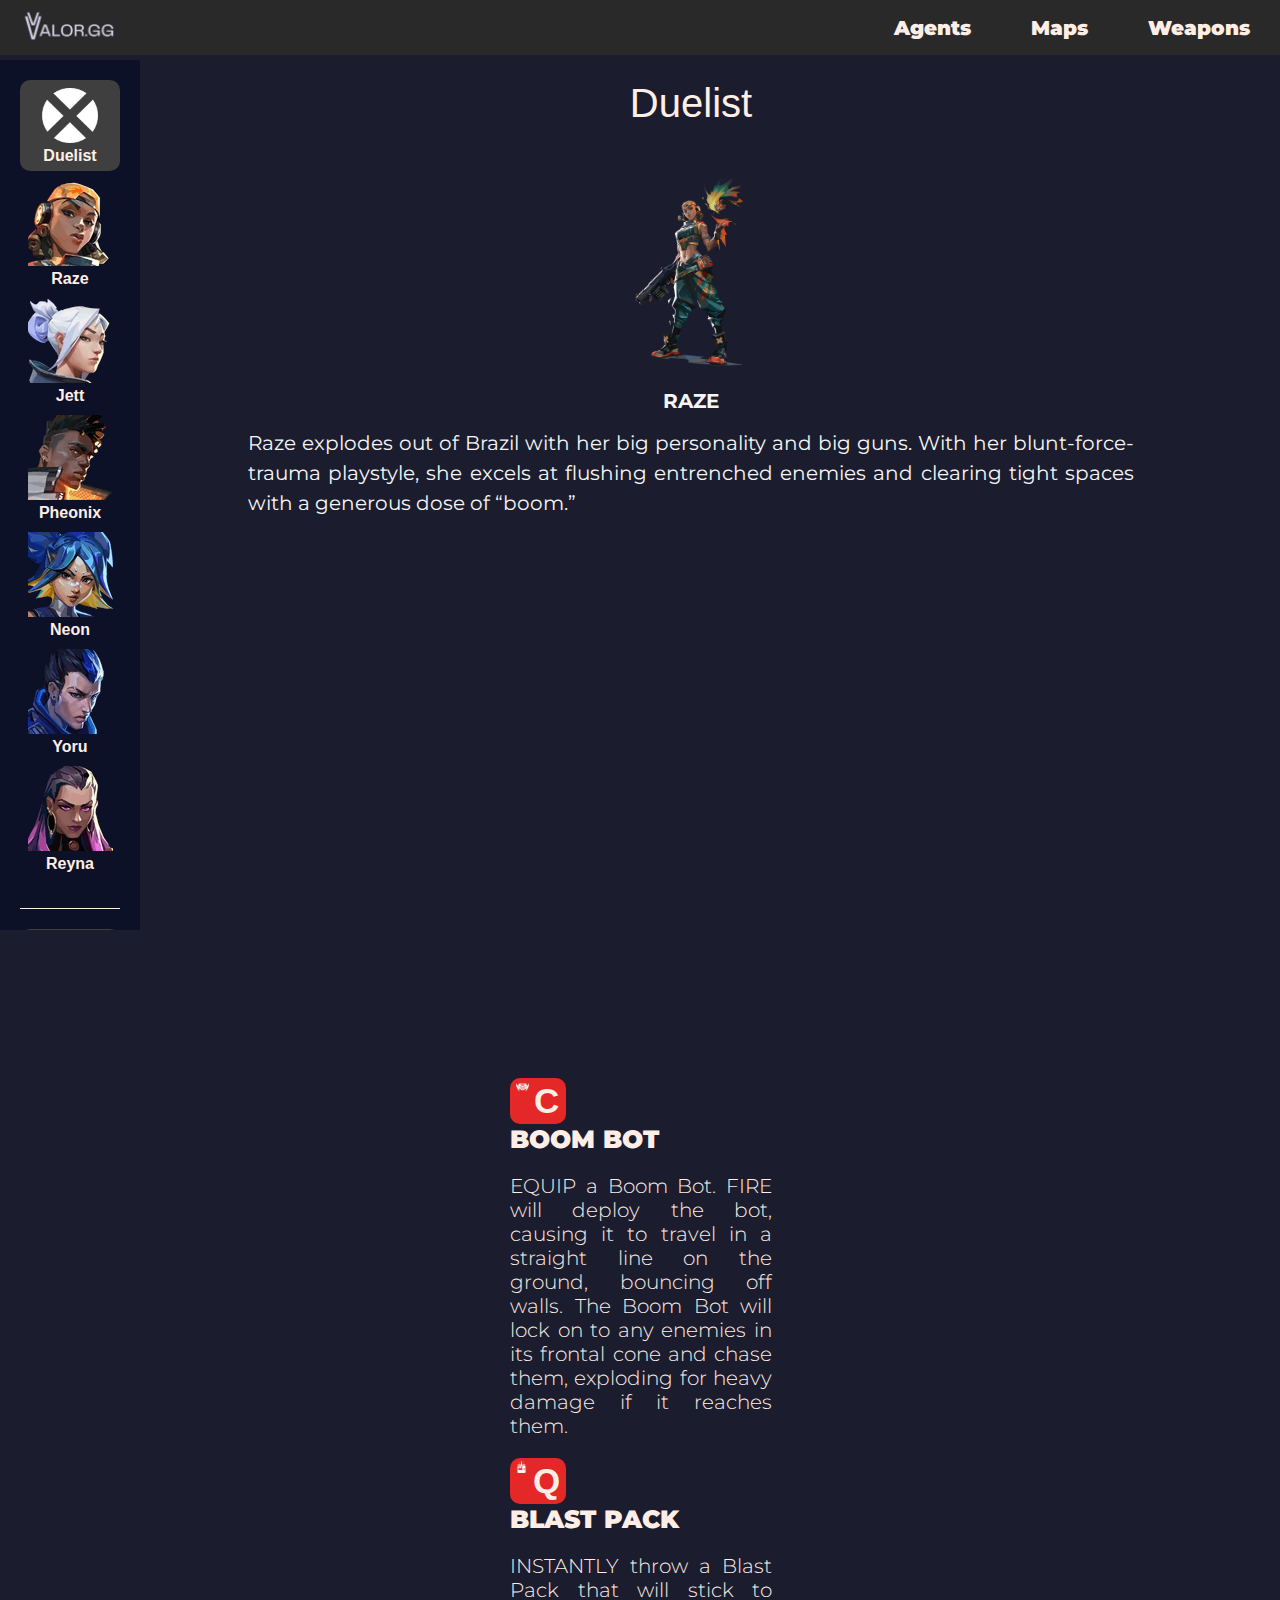
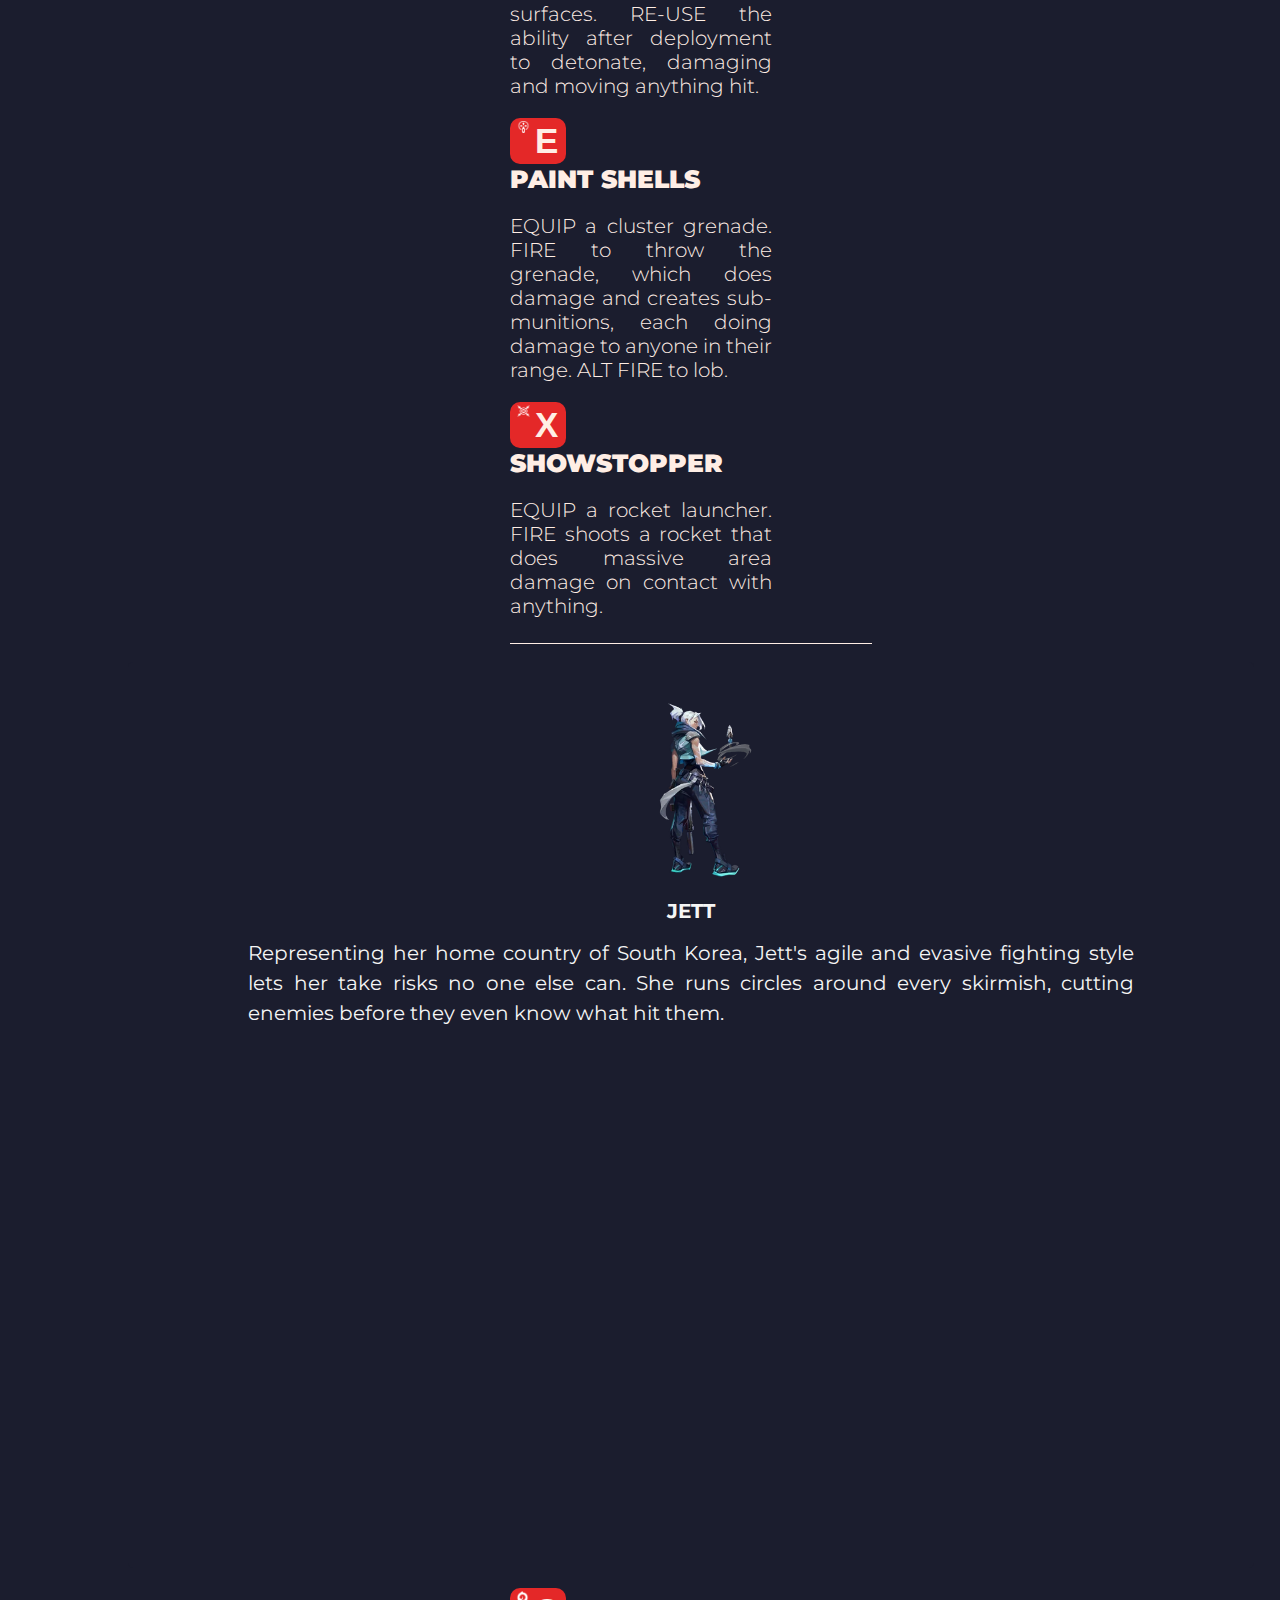
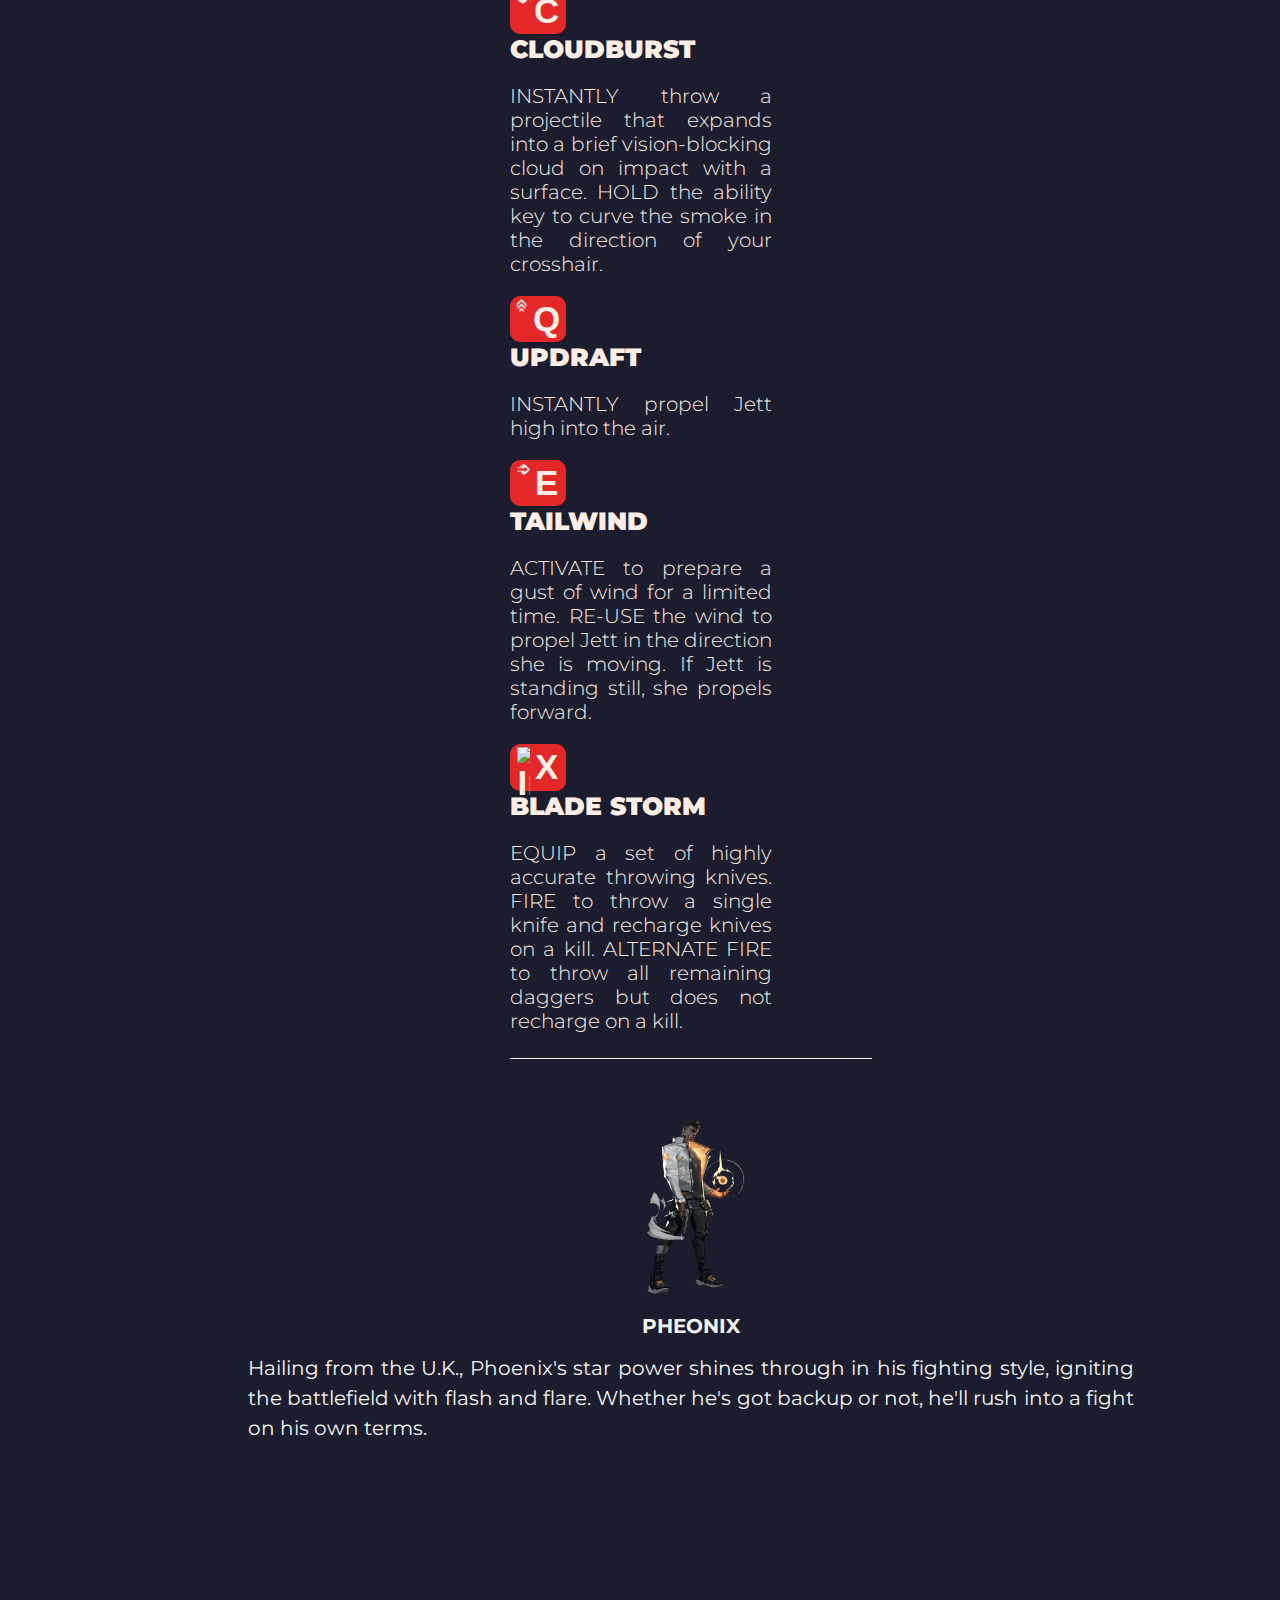
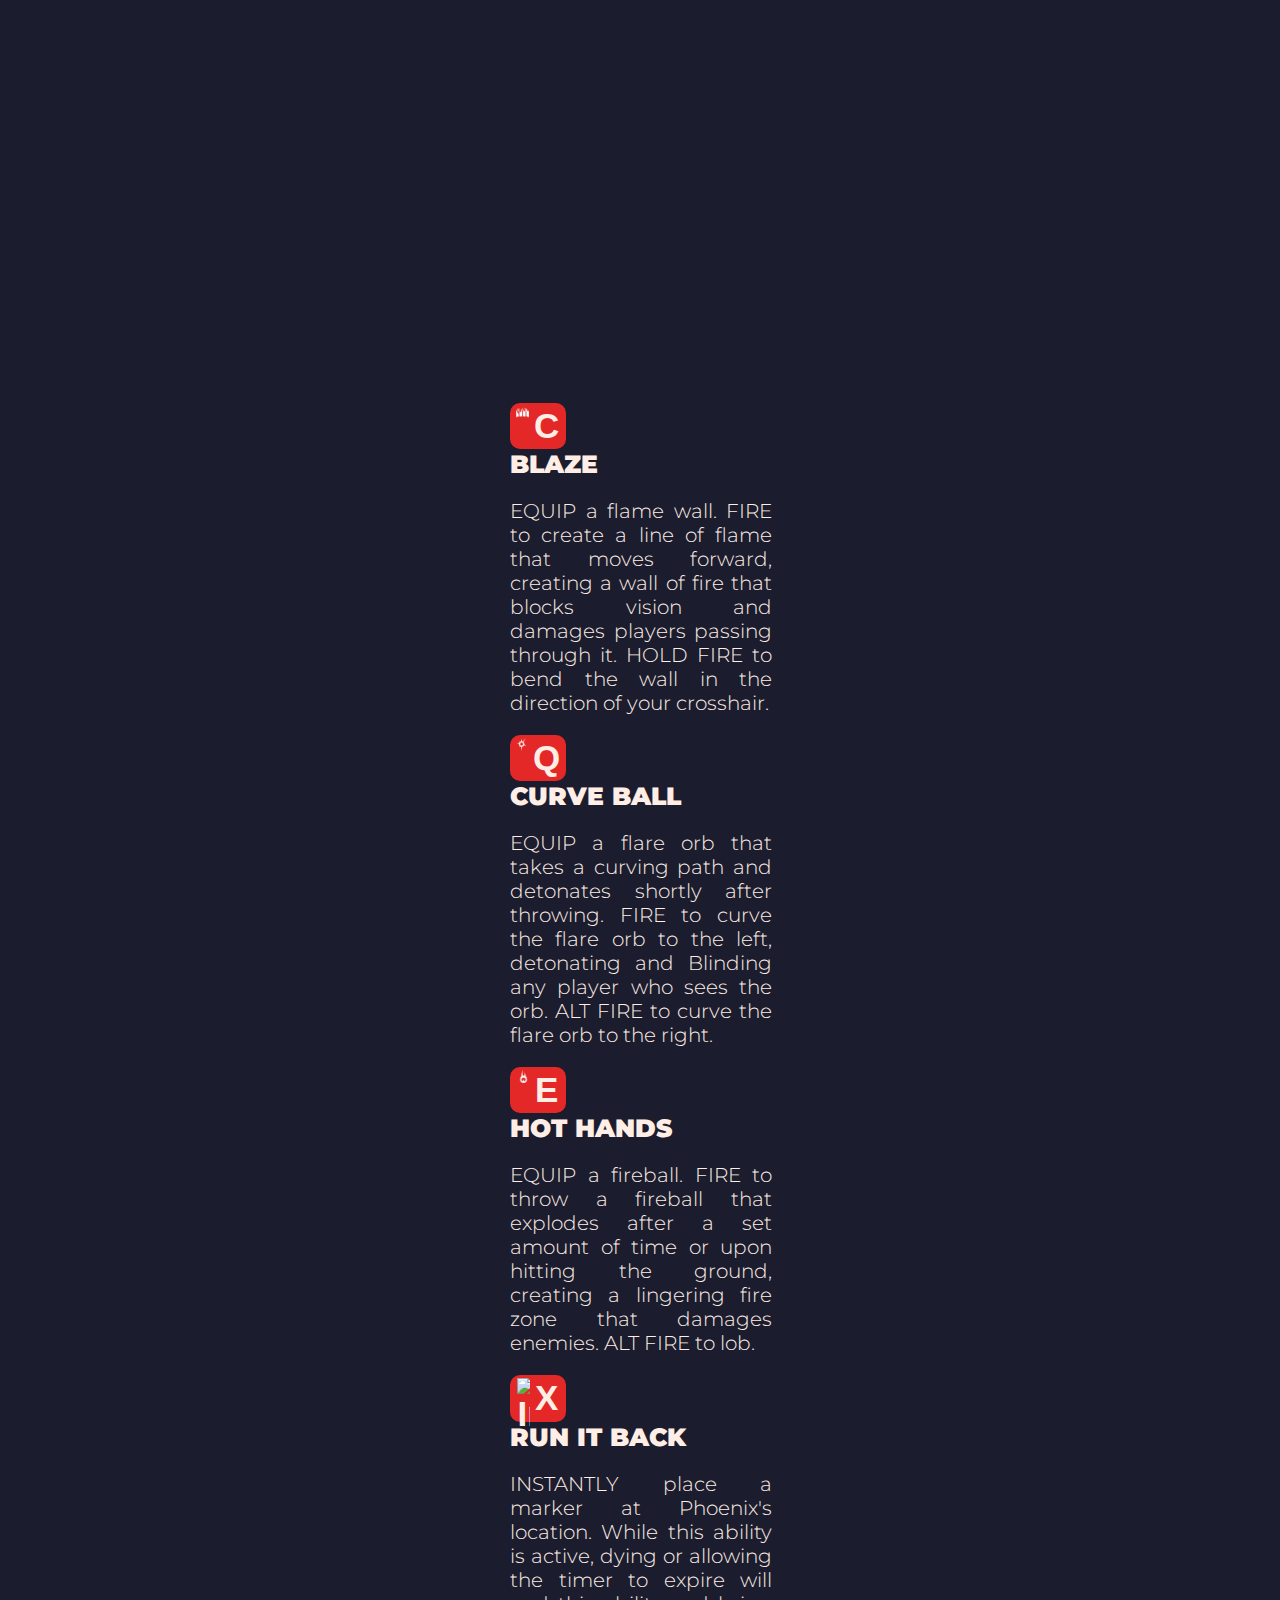
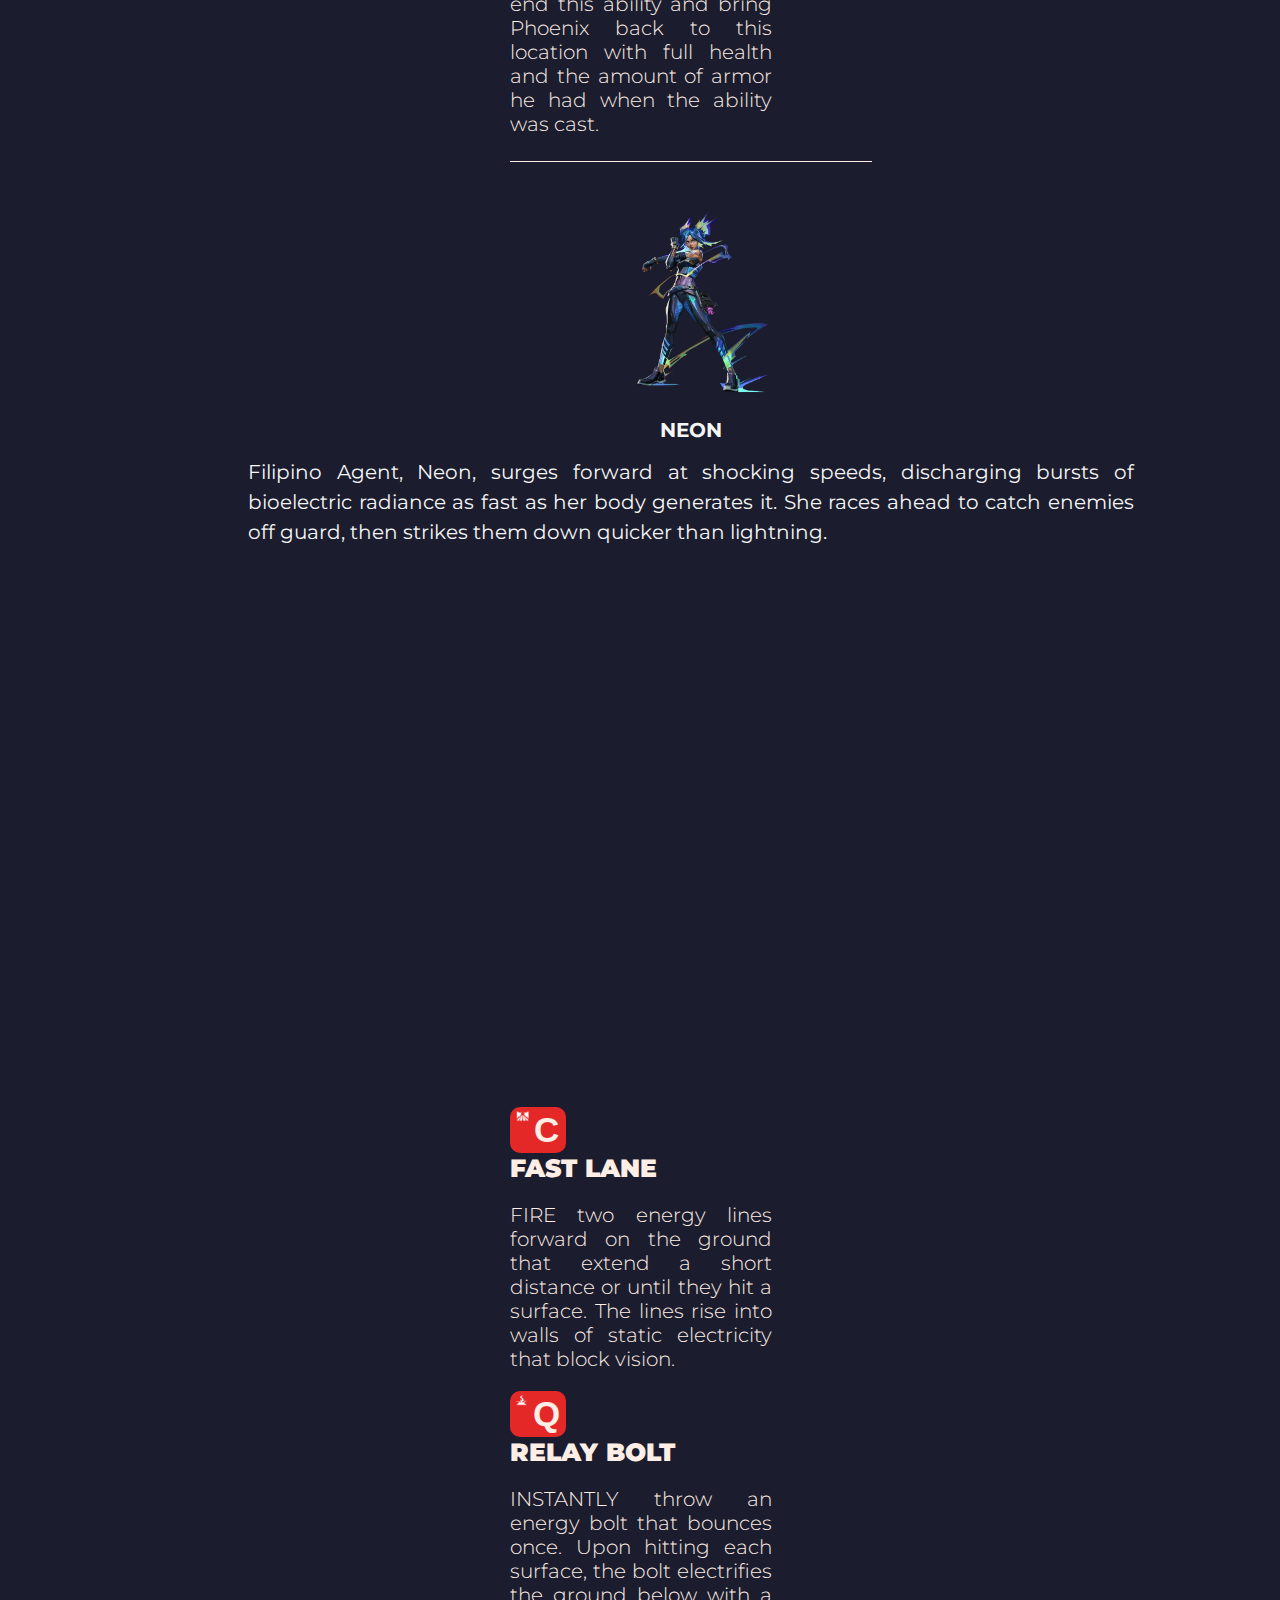
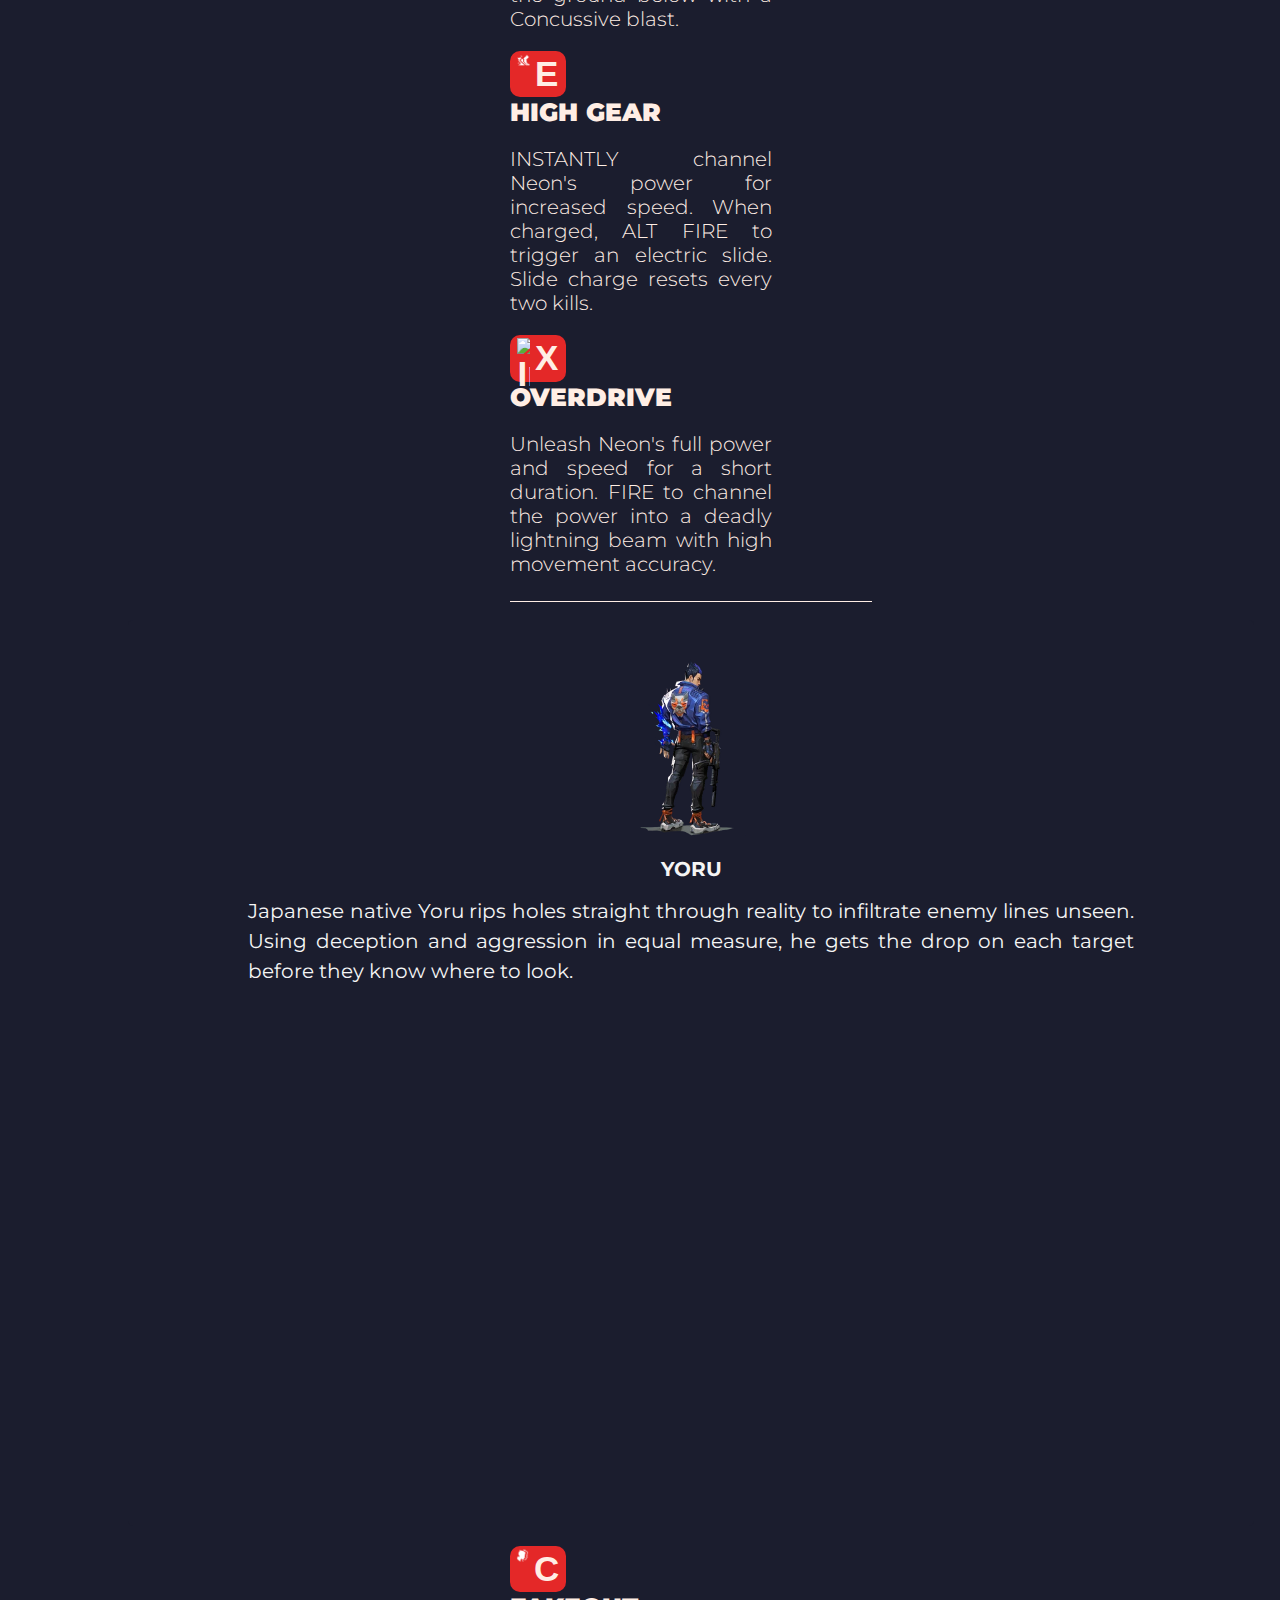
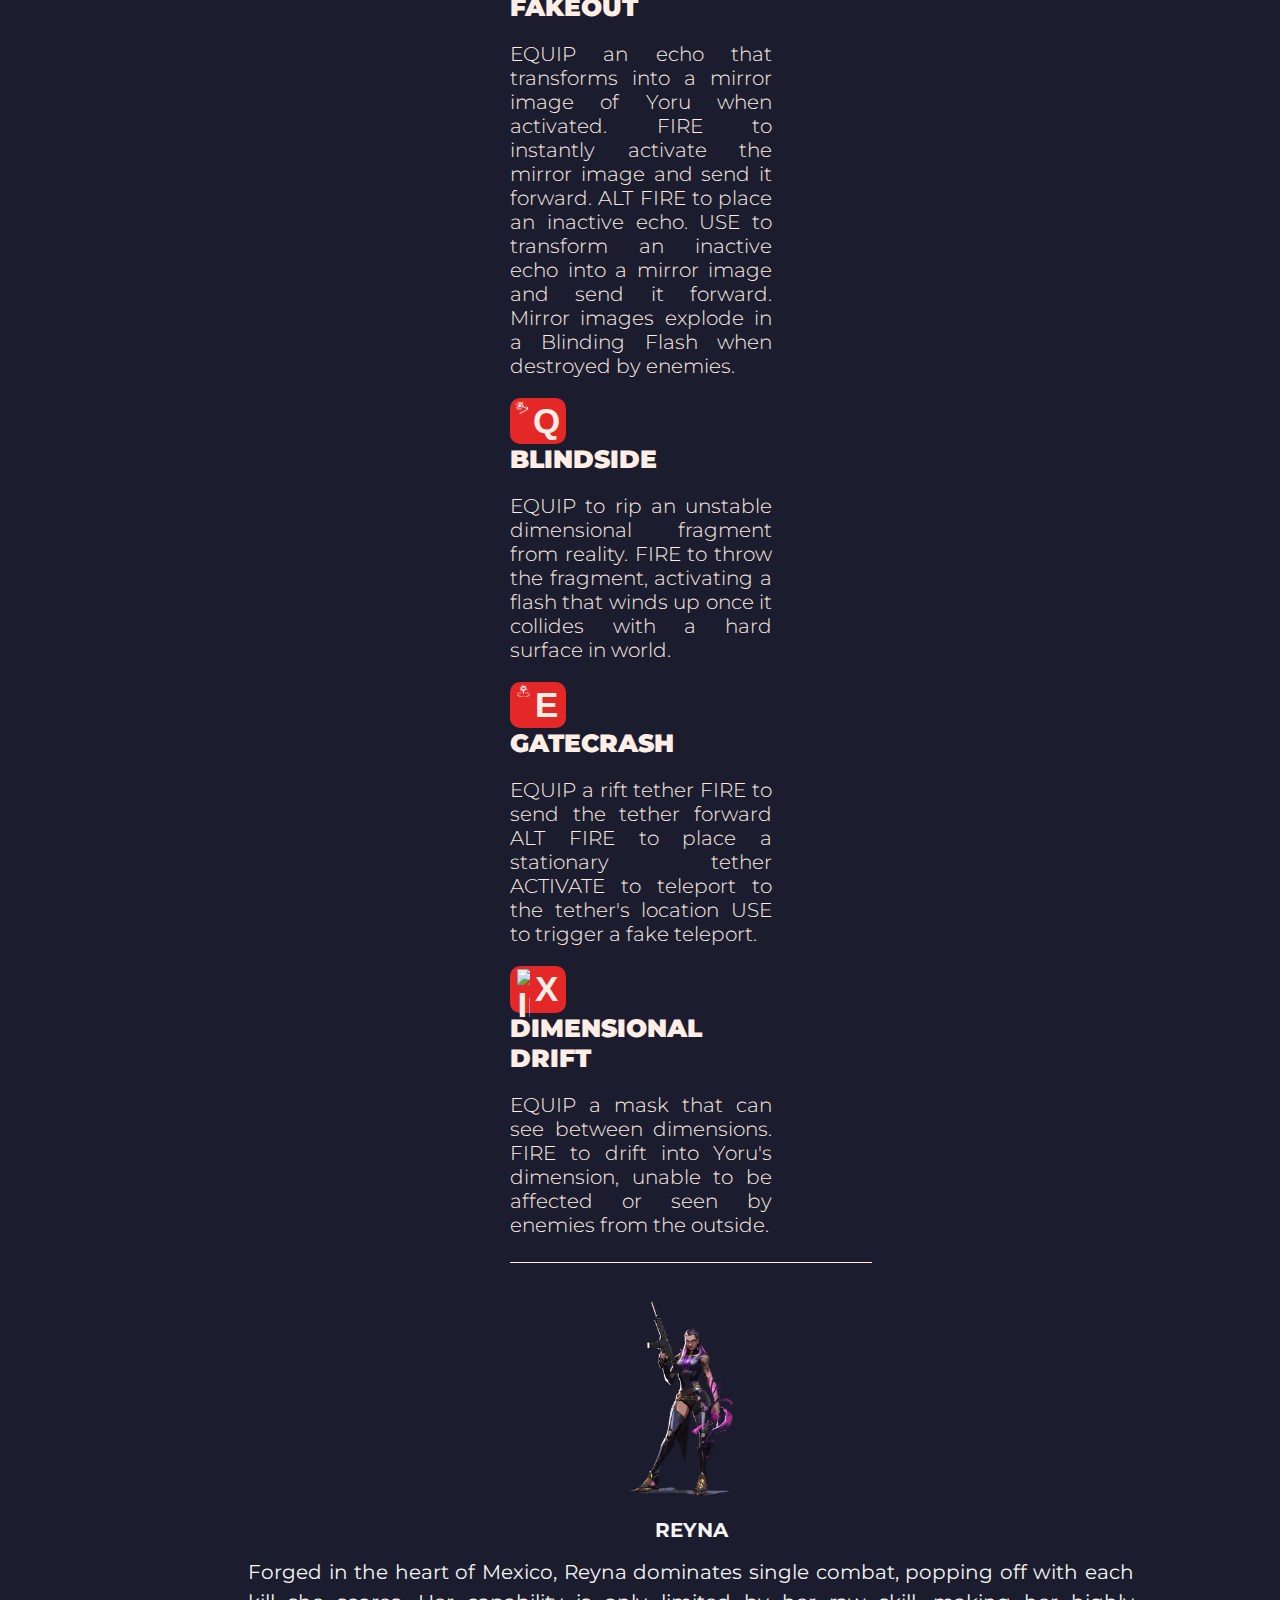
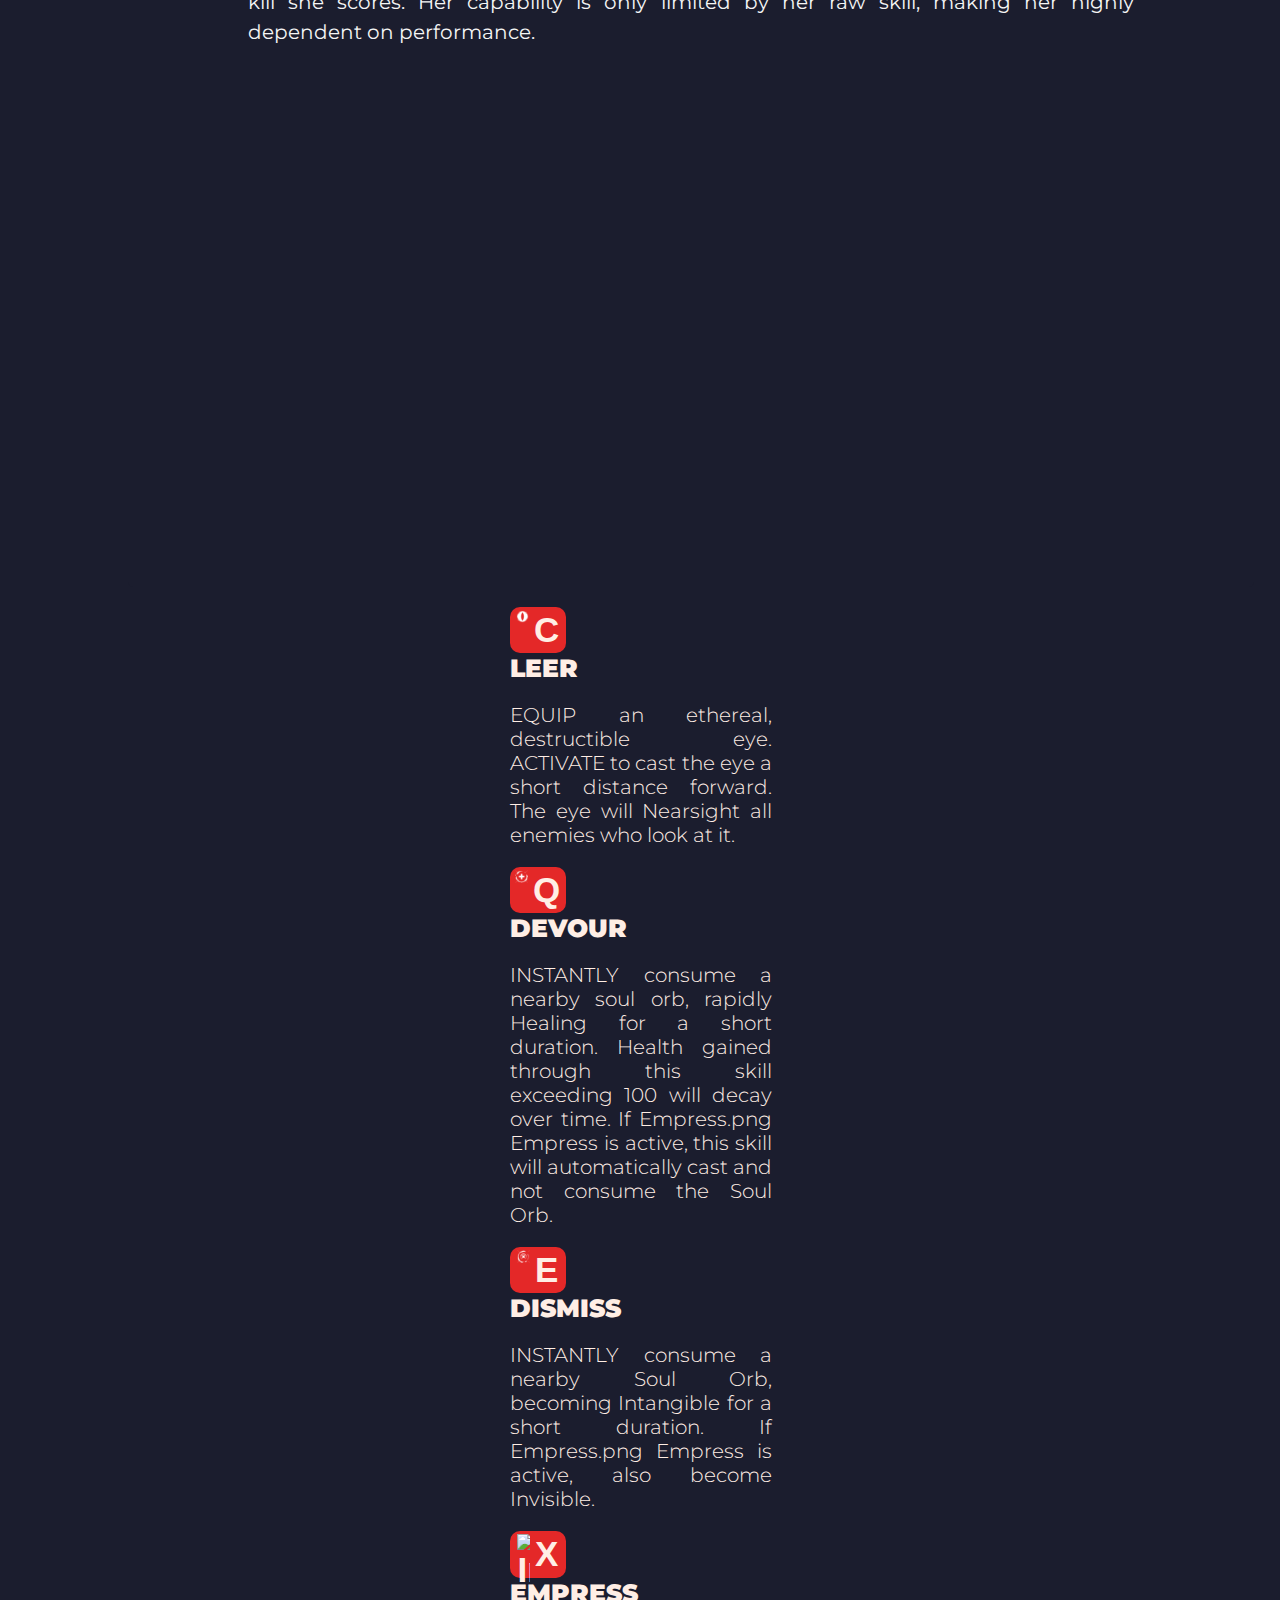
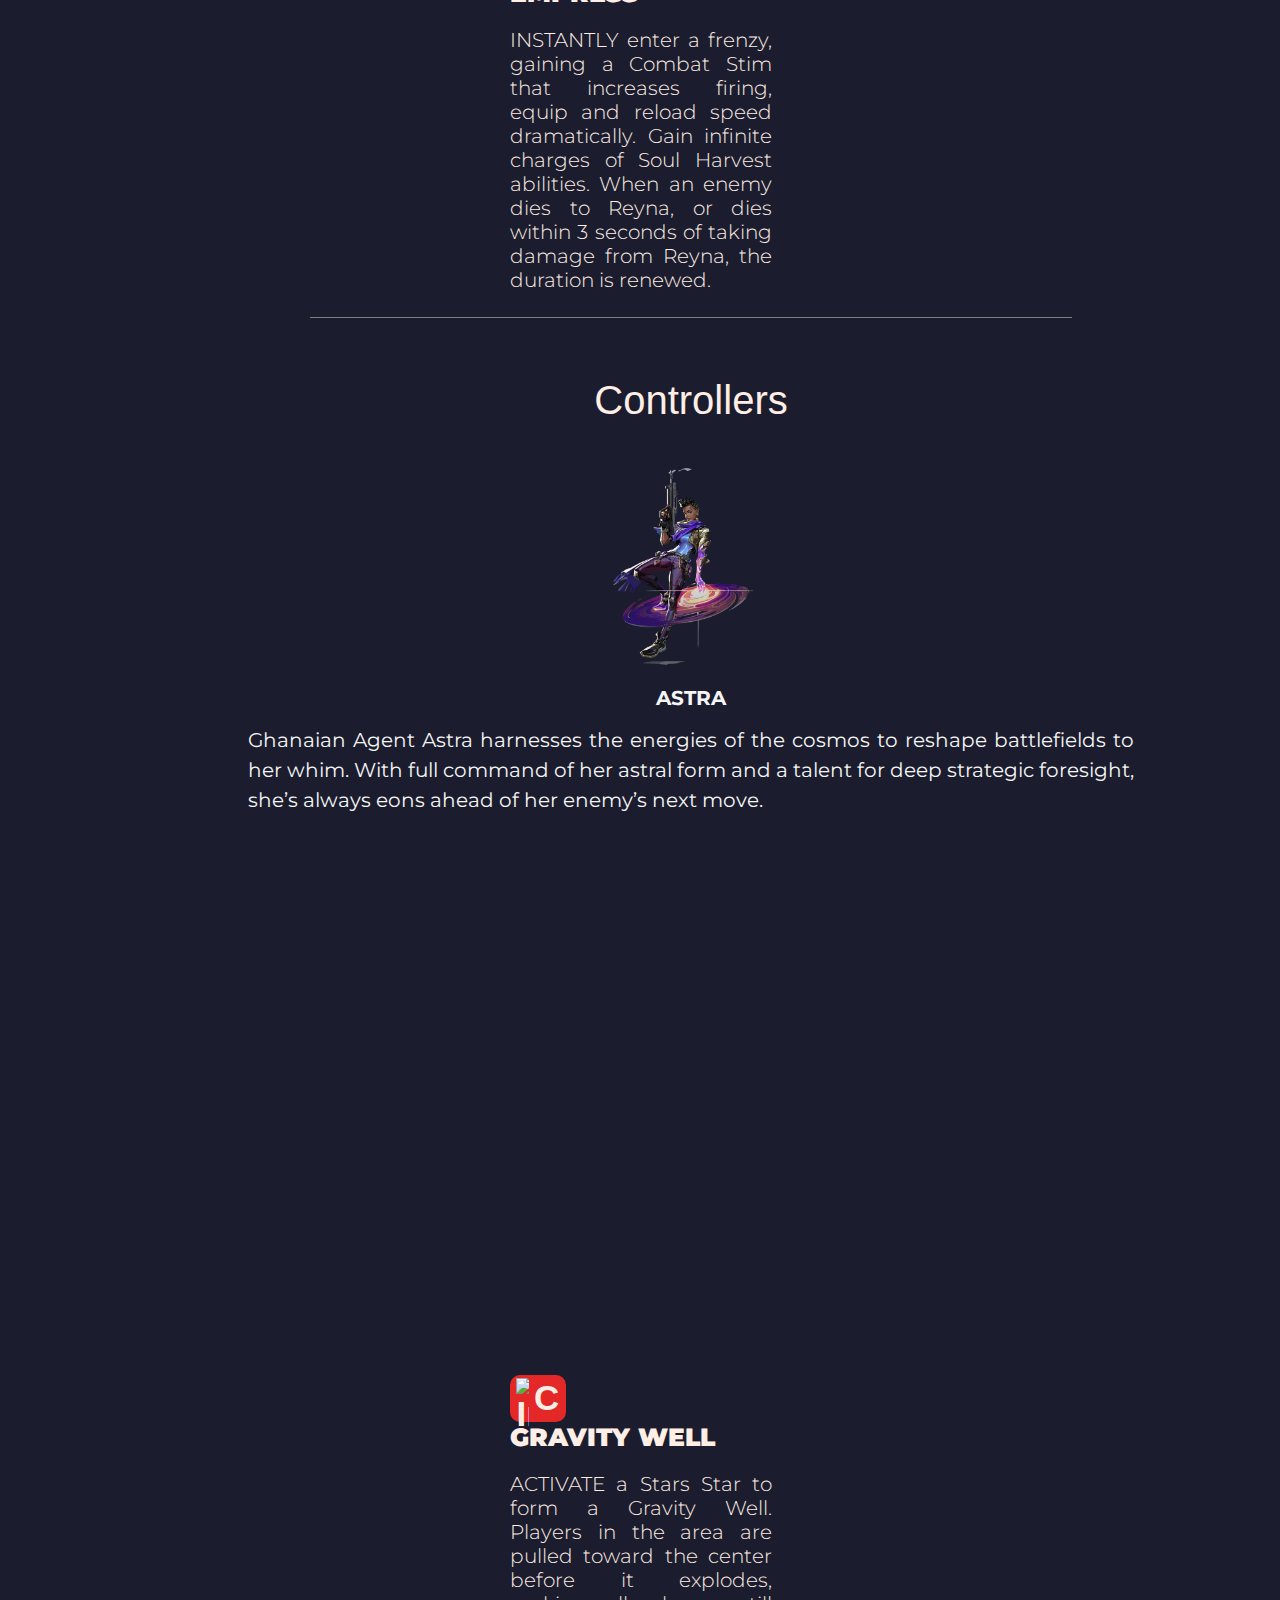
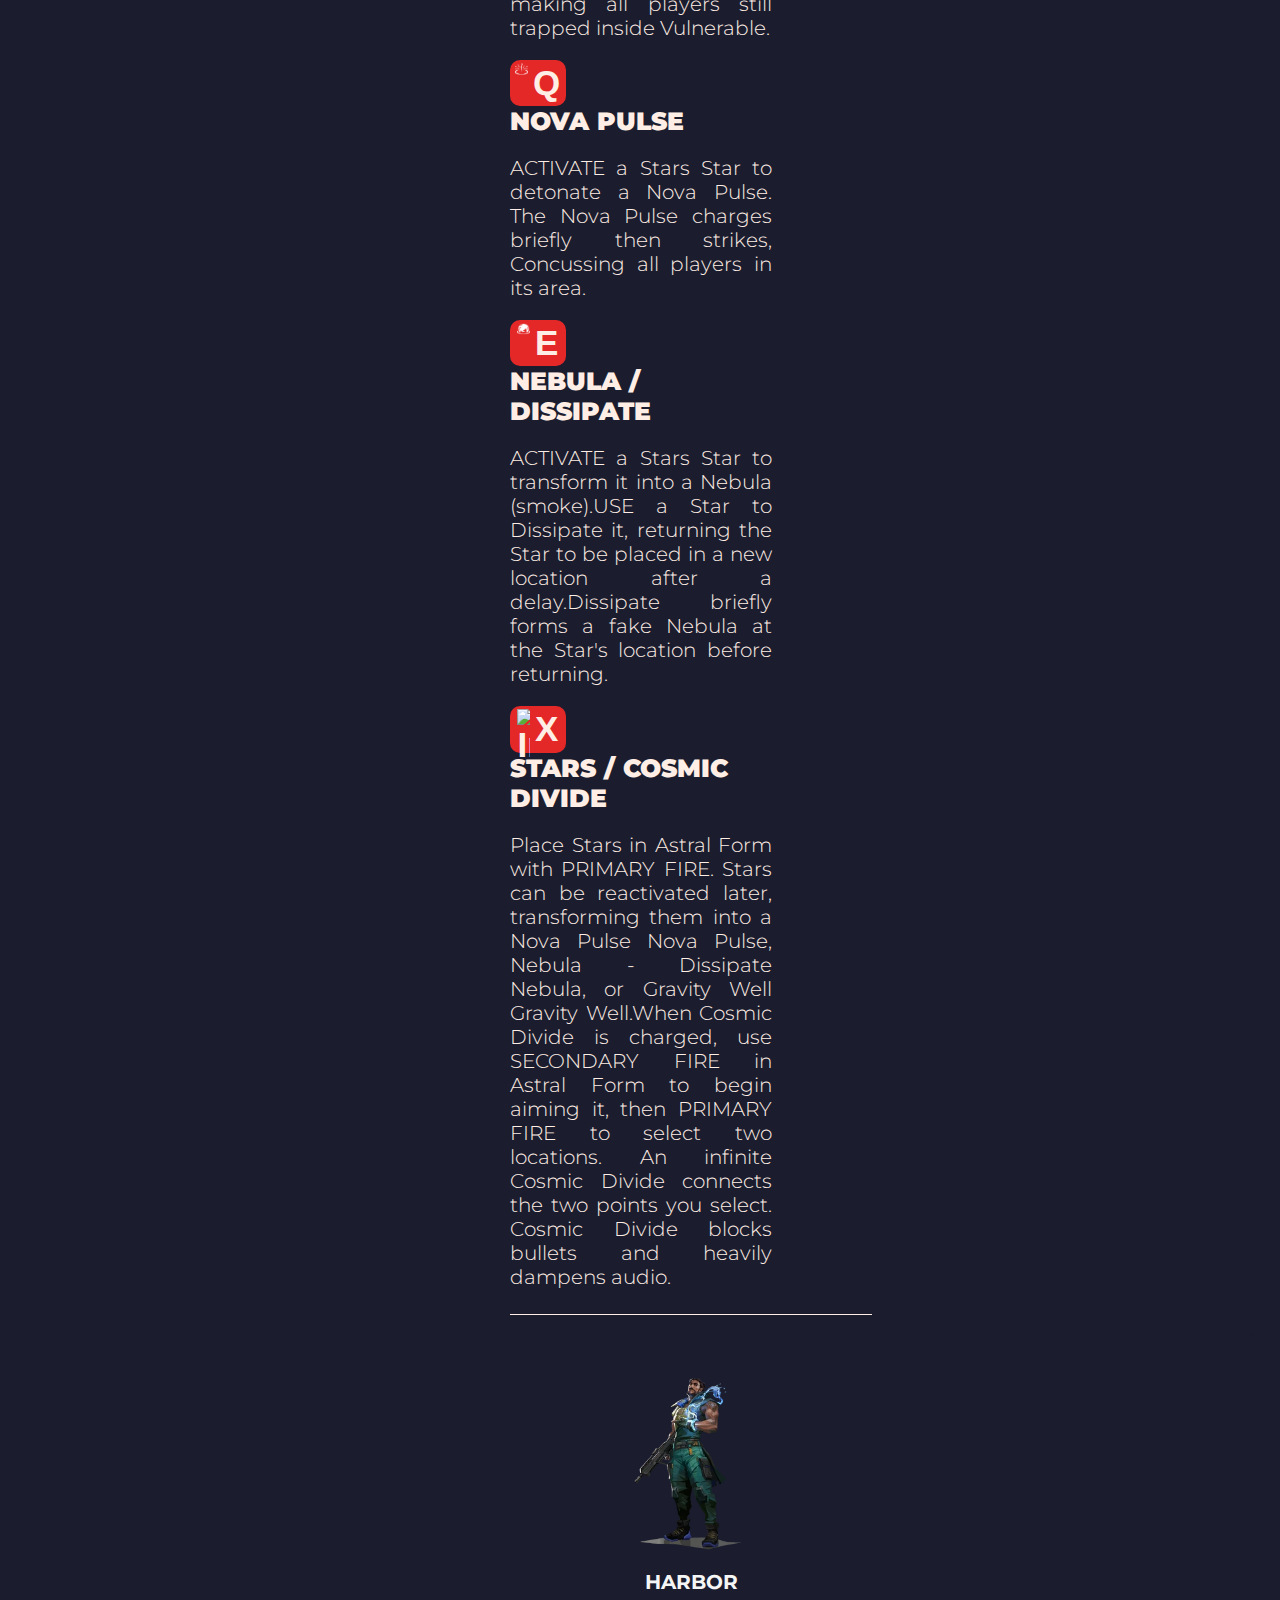
==== commit fff96a3a: "Update Agent.html" ====
--- a/Agent.html
+++ b/Agent.html
@@ -16,7 +16,7 @@
               <ul>
                 <div>
                   <img src="home button.png" alt="homebutton" class="homebutton">
-                  <a href="valor.html">
+                  <a href="index.html">
                       <img src="Logo_merah.jpg" alt="Valor.gg logo" class="logomerah">
                   </a>
                 </div>
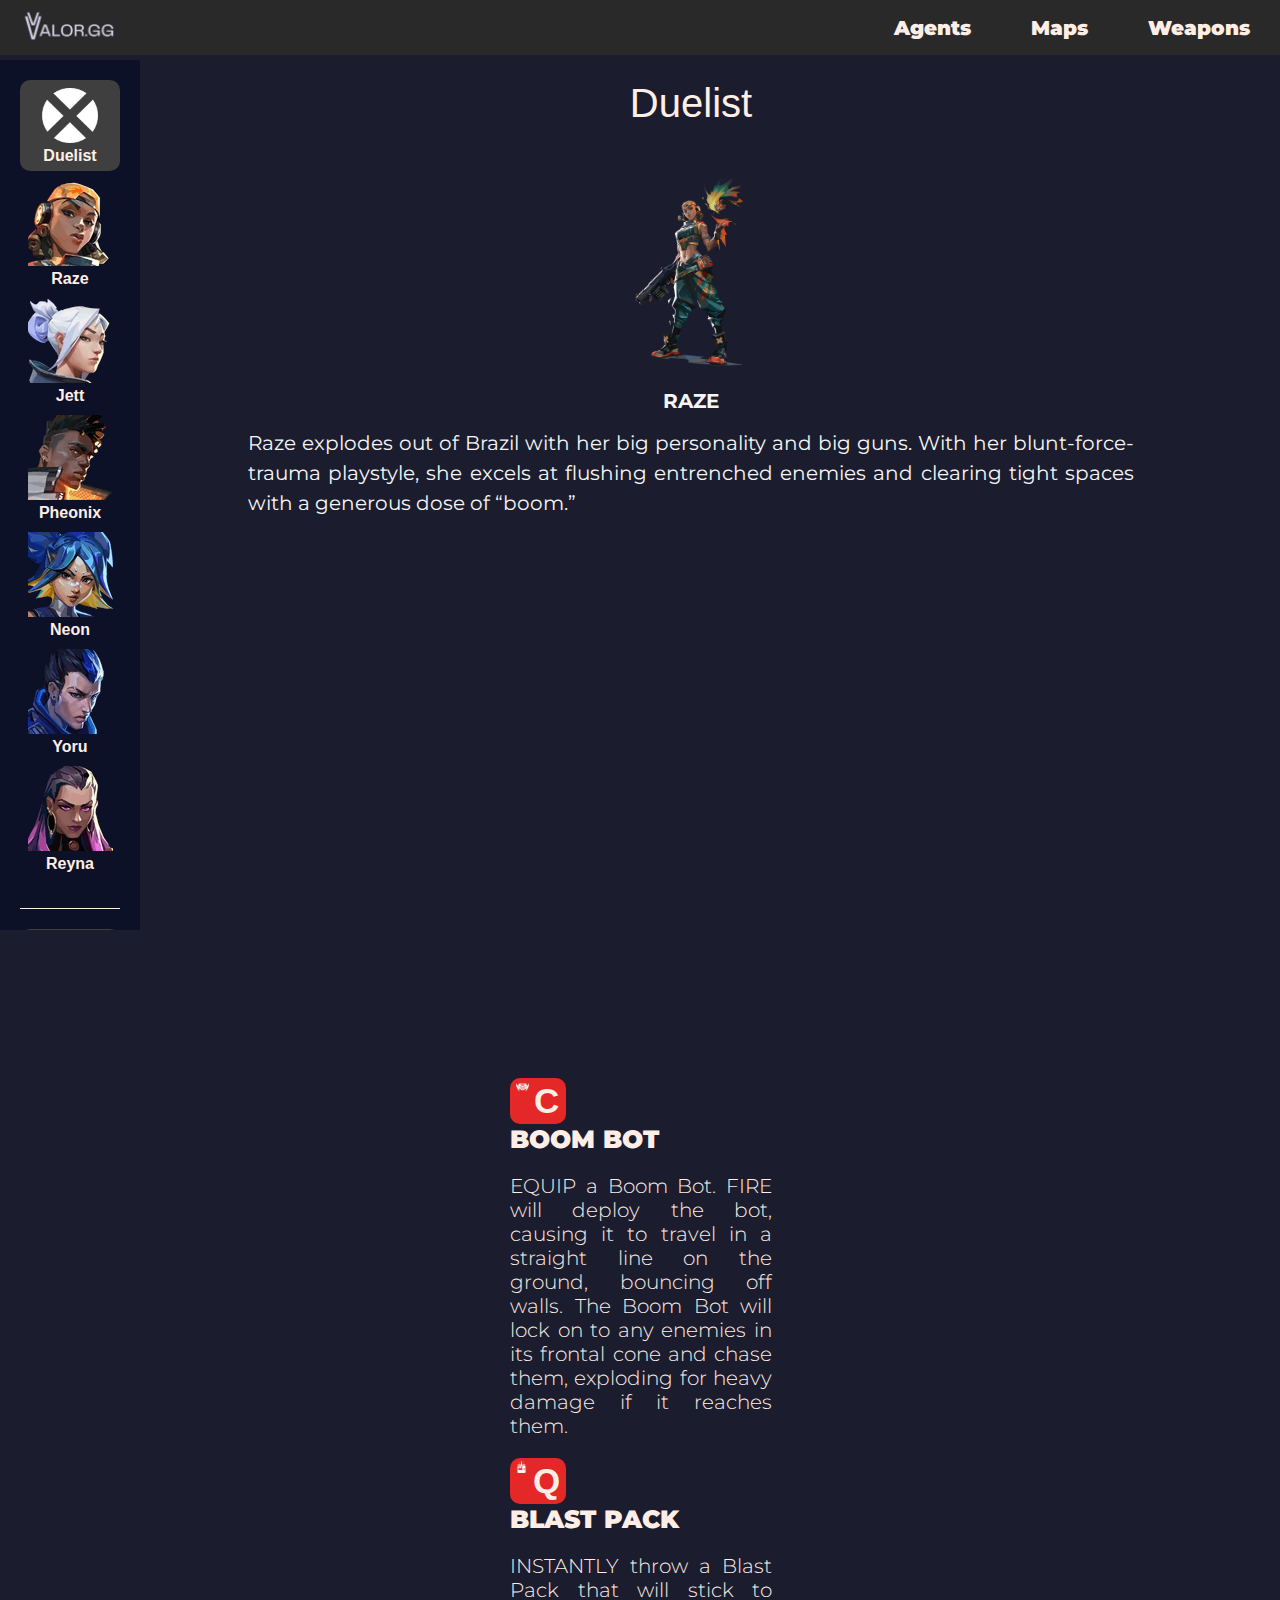
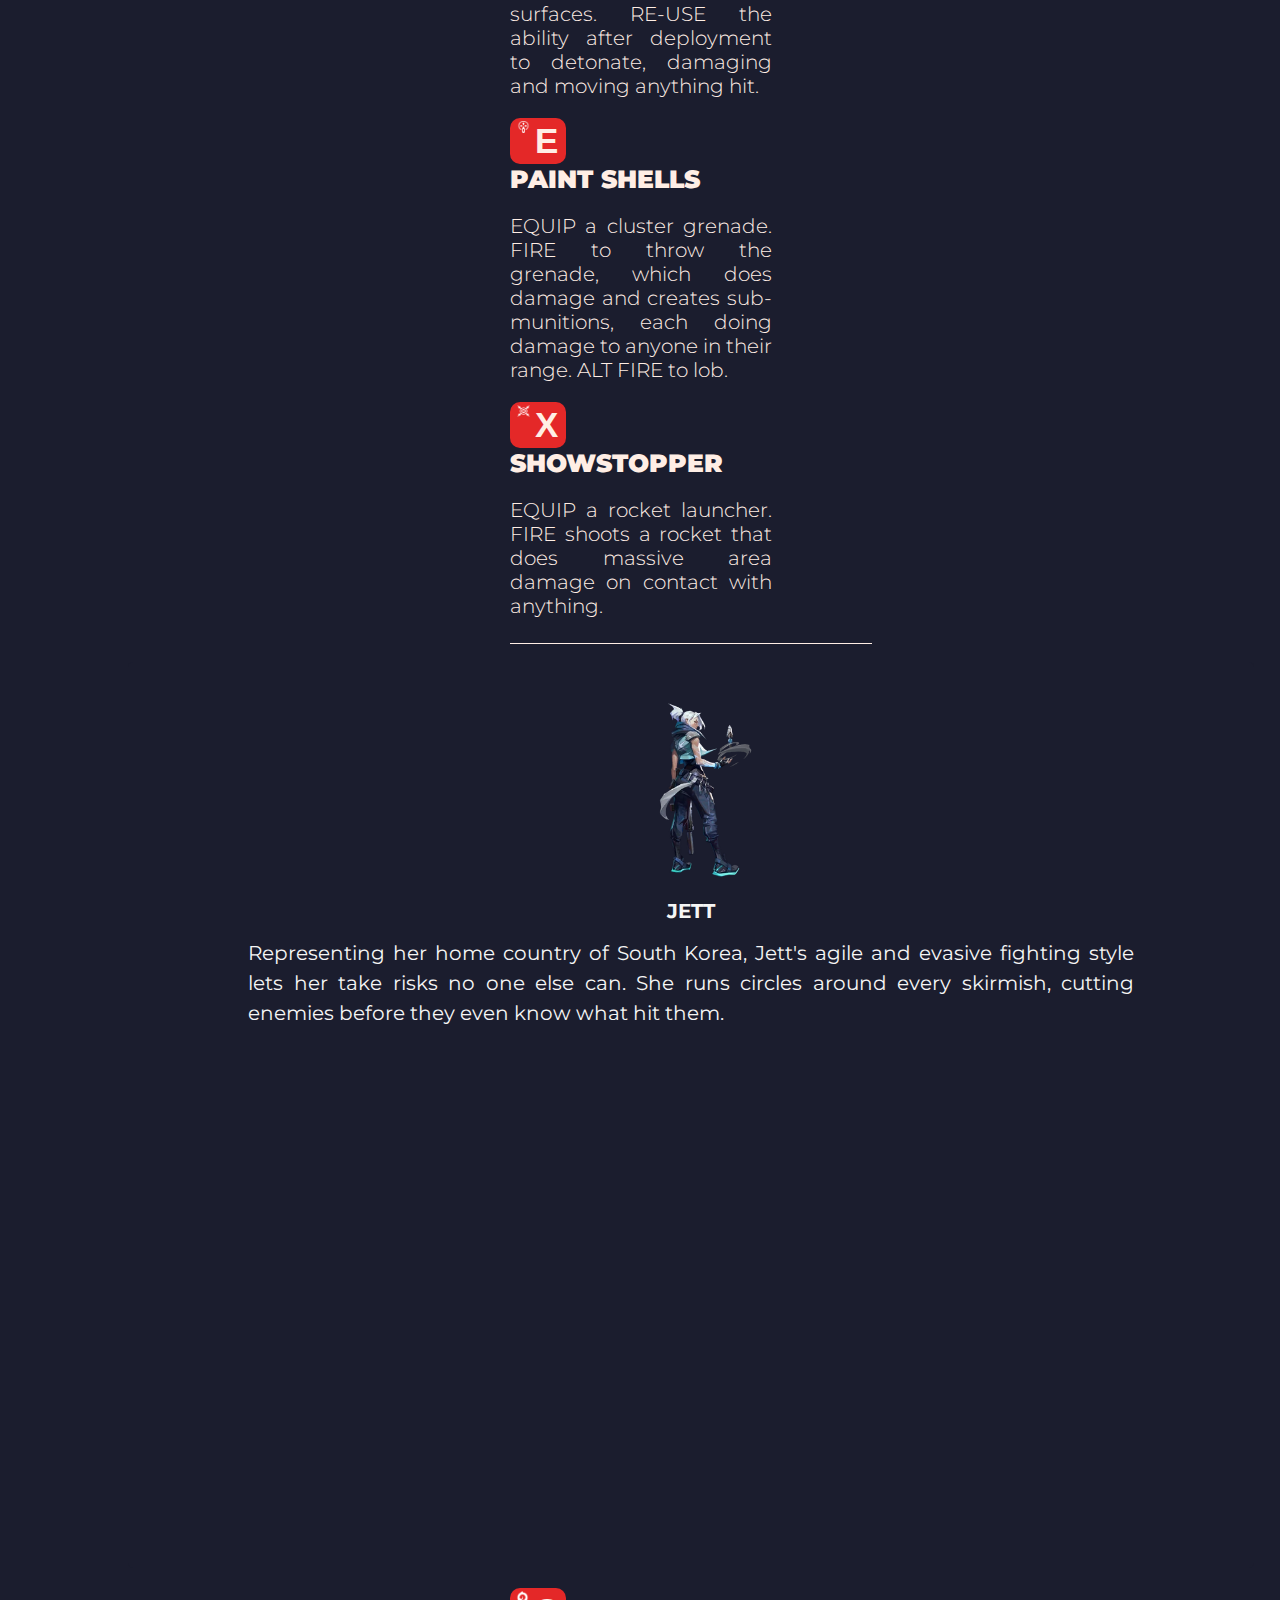
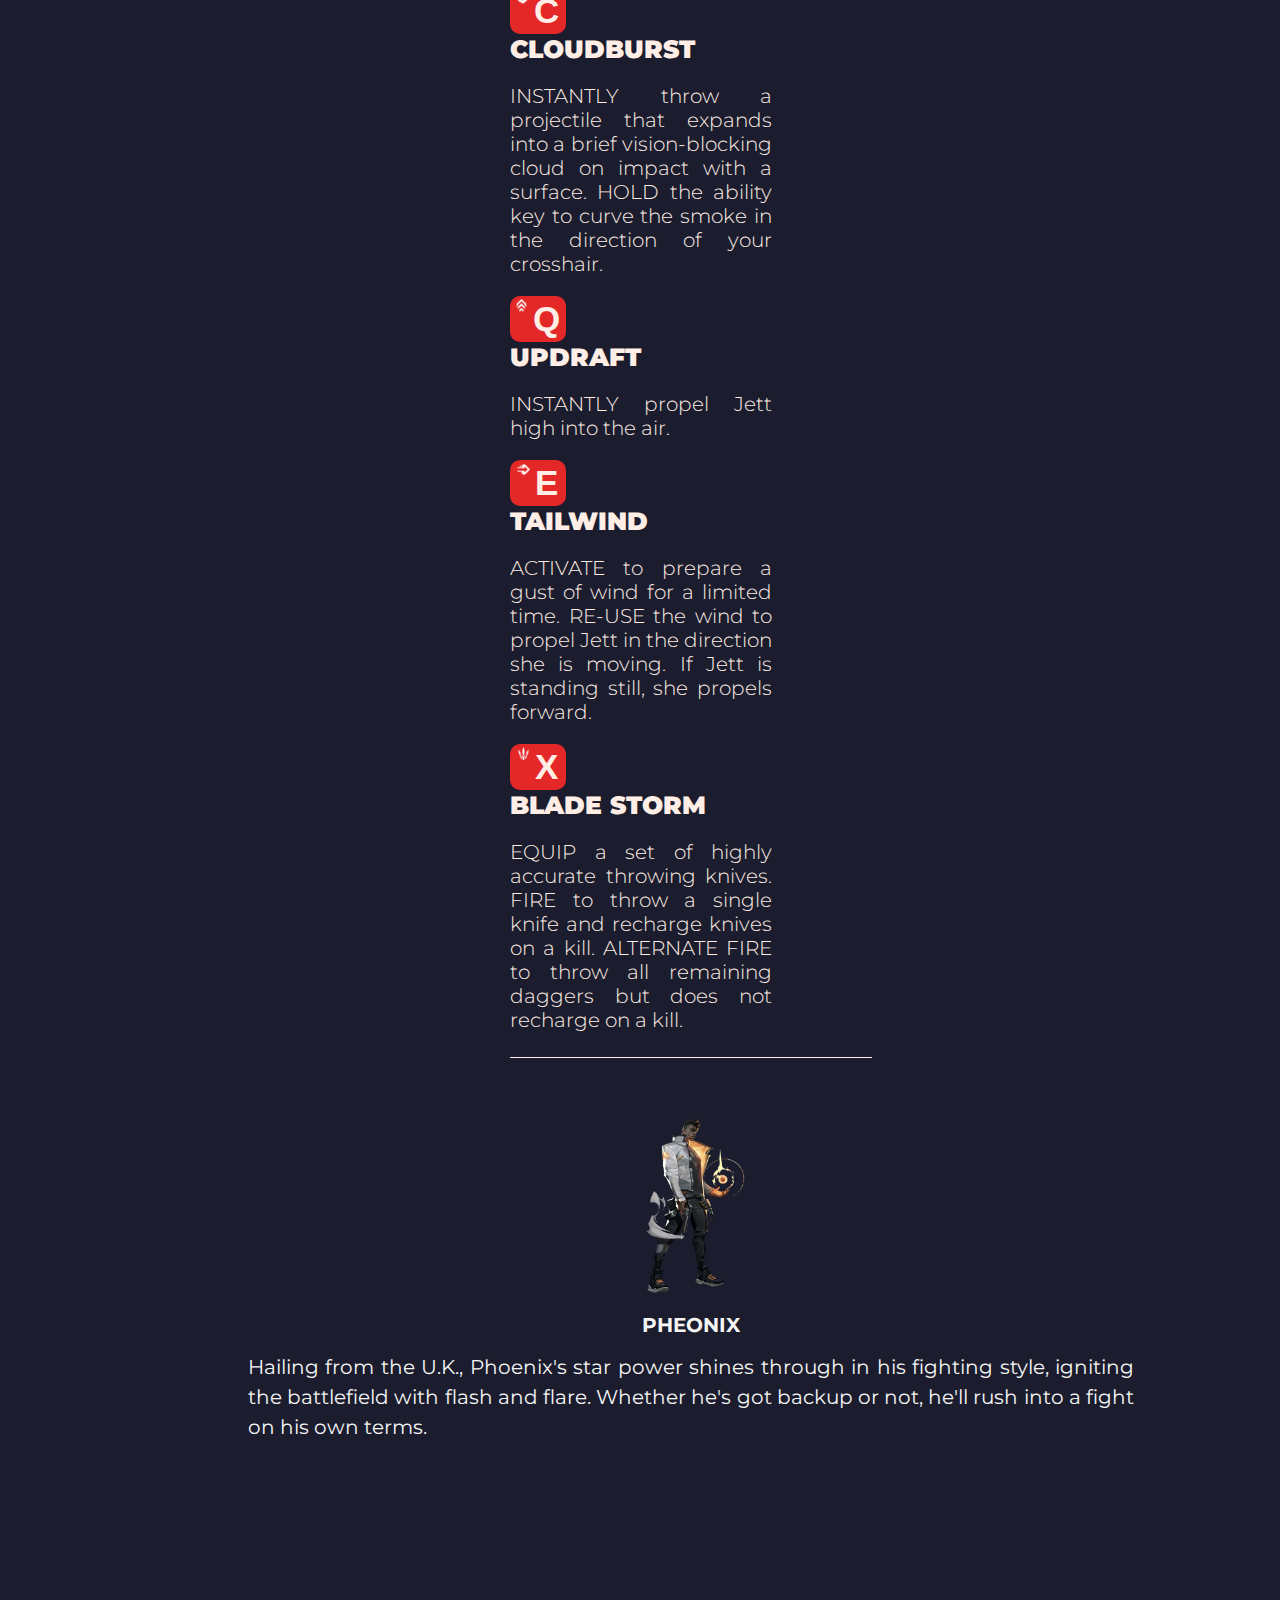
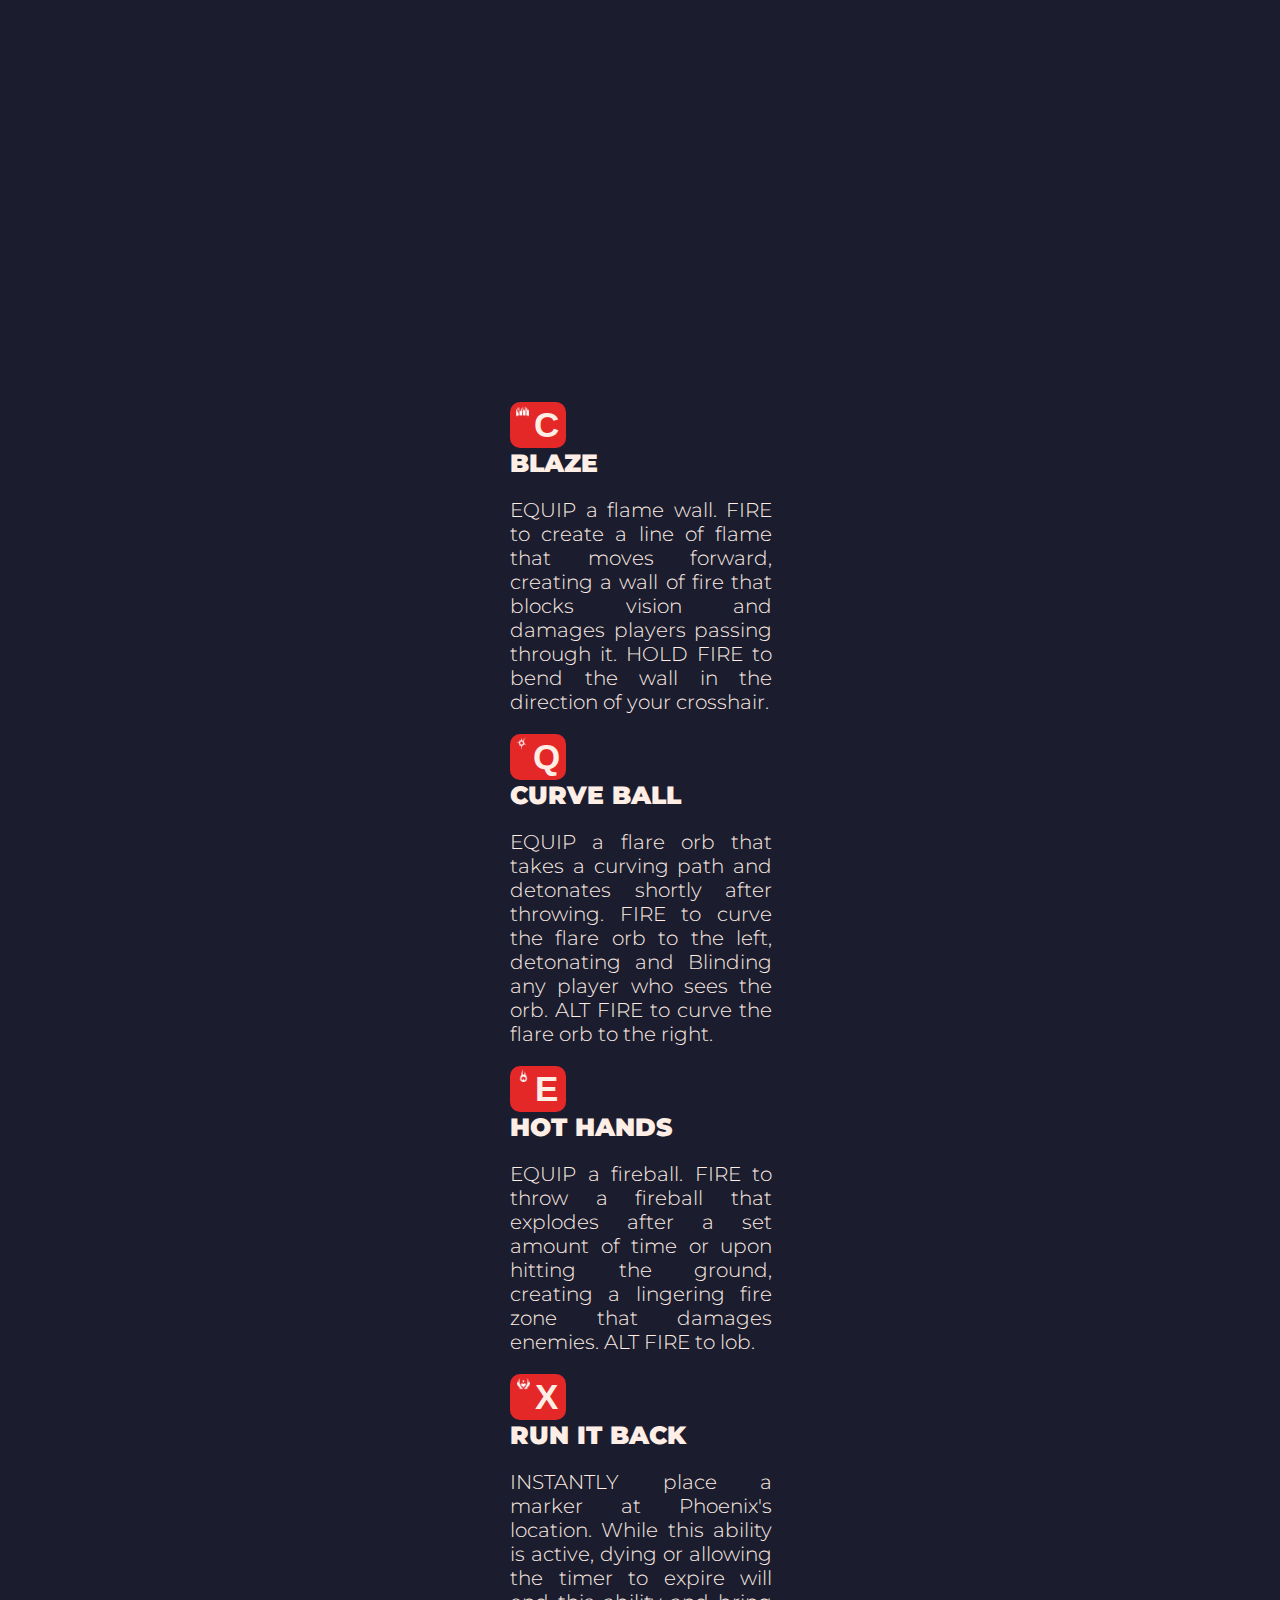
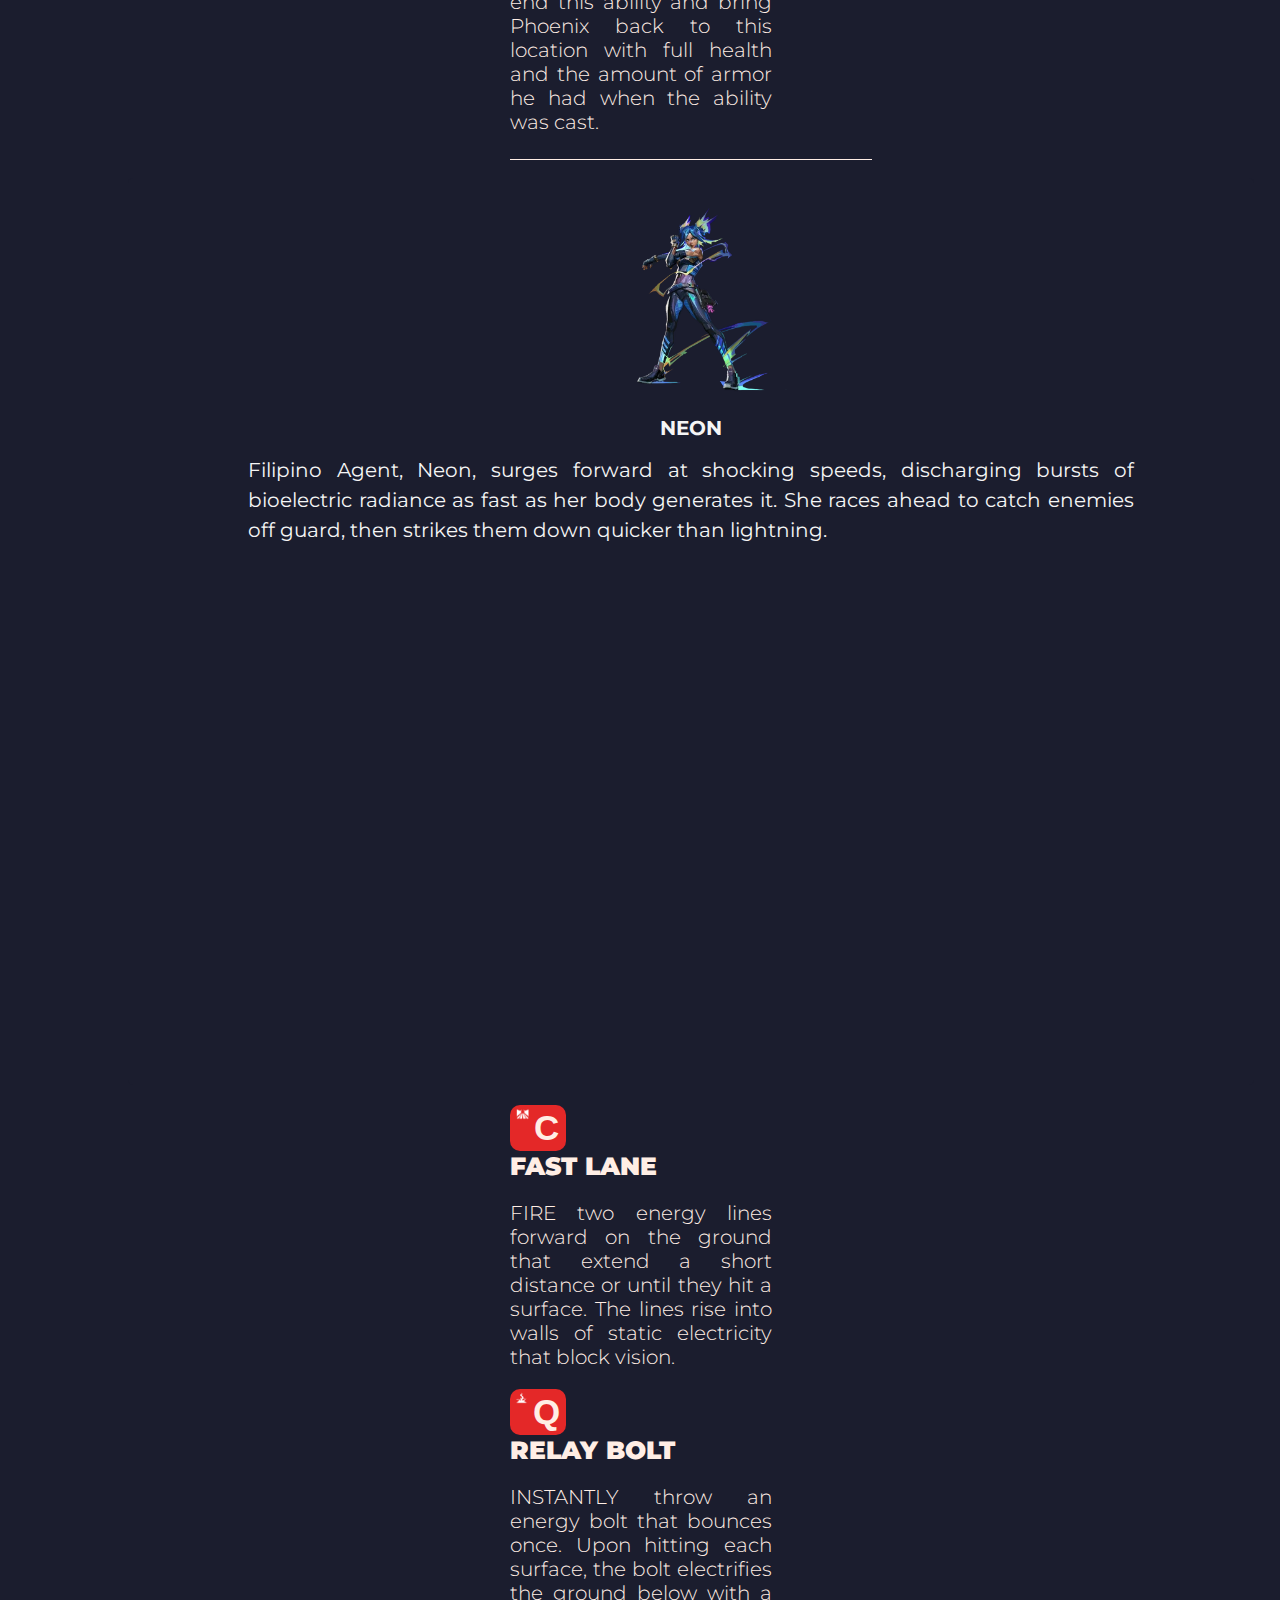
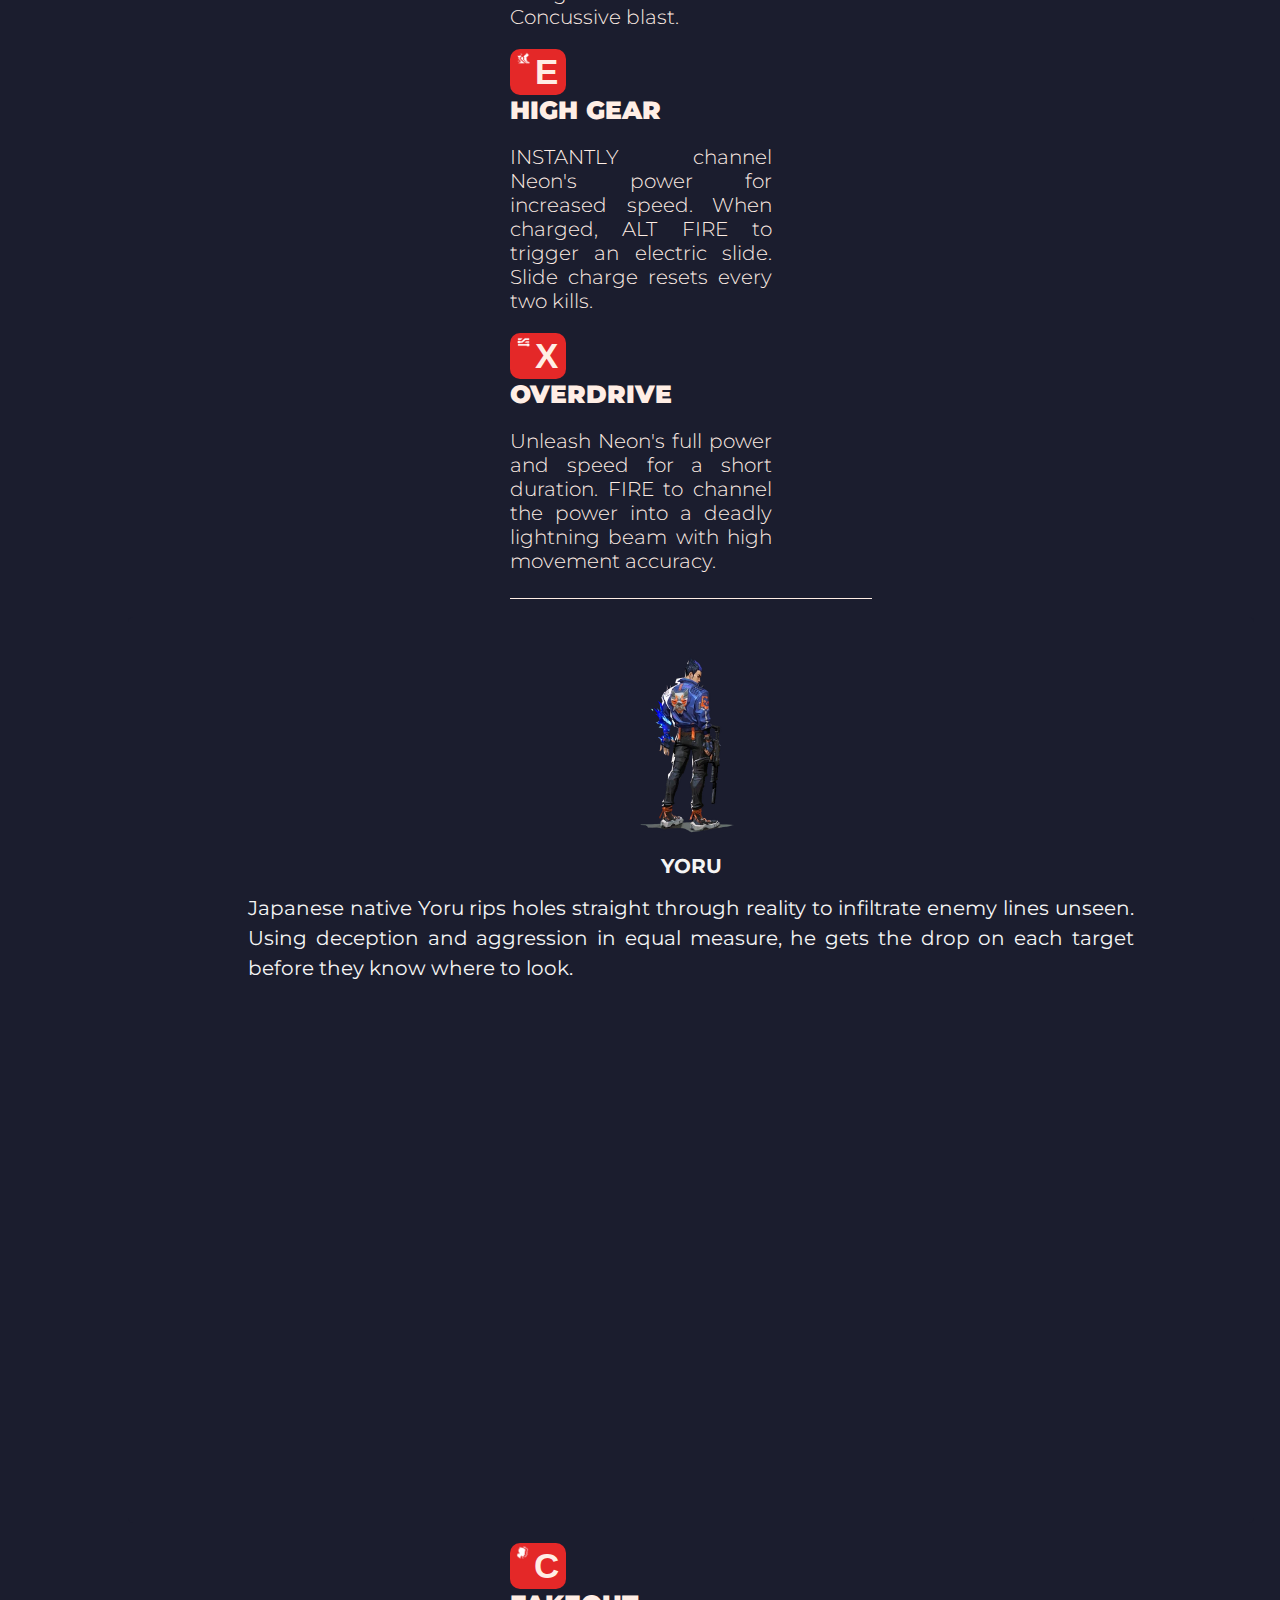
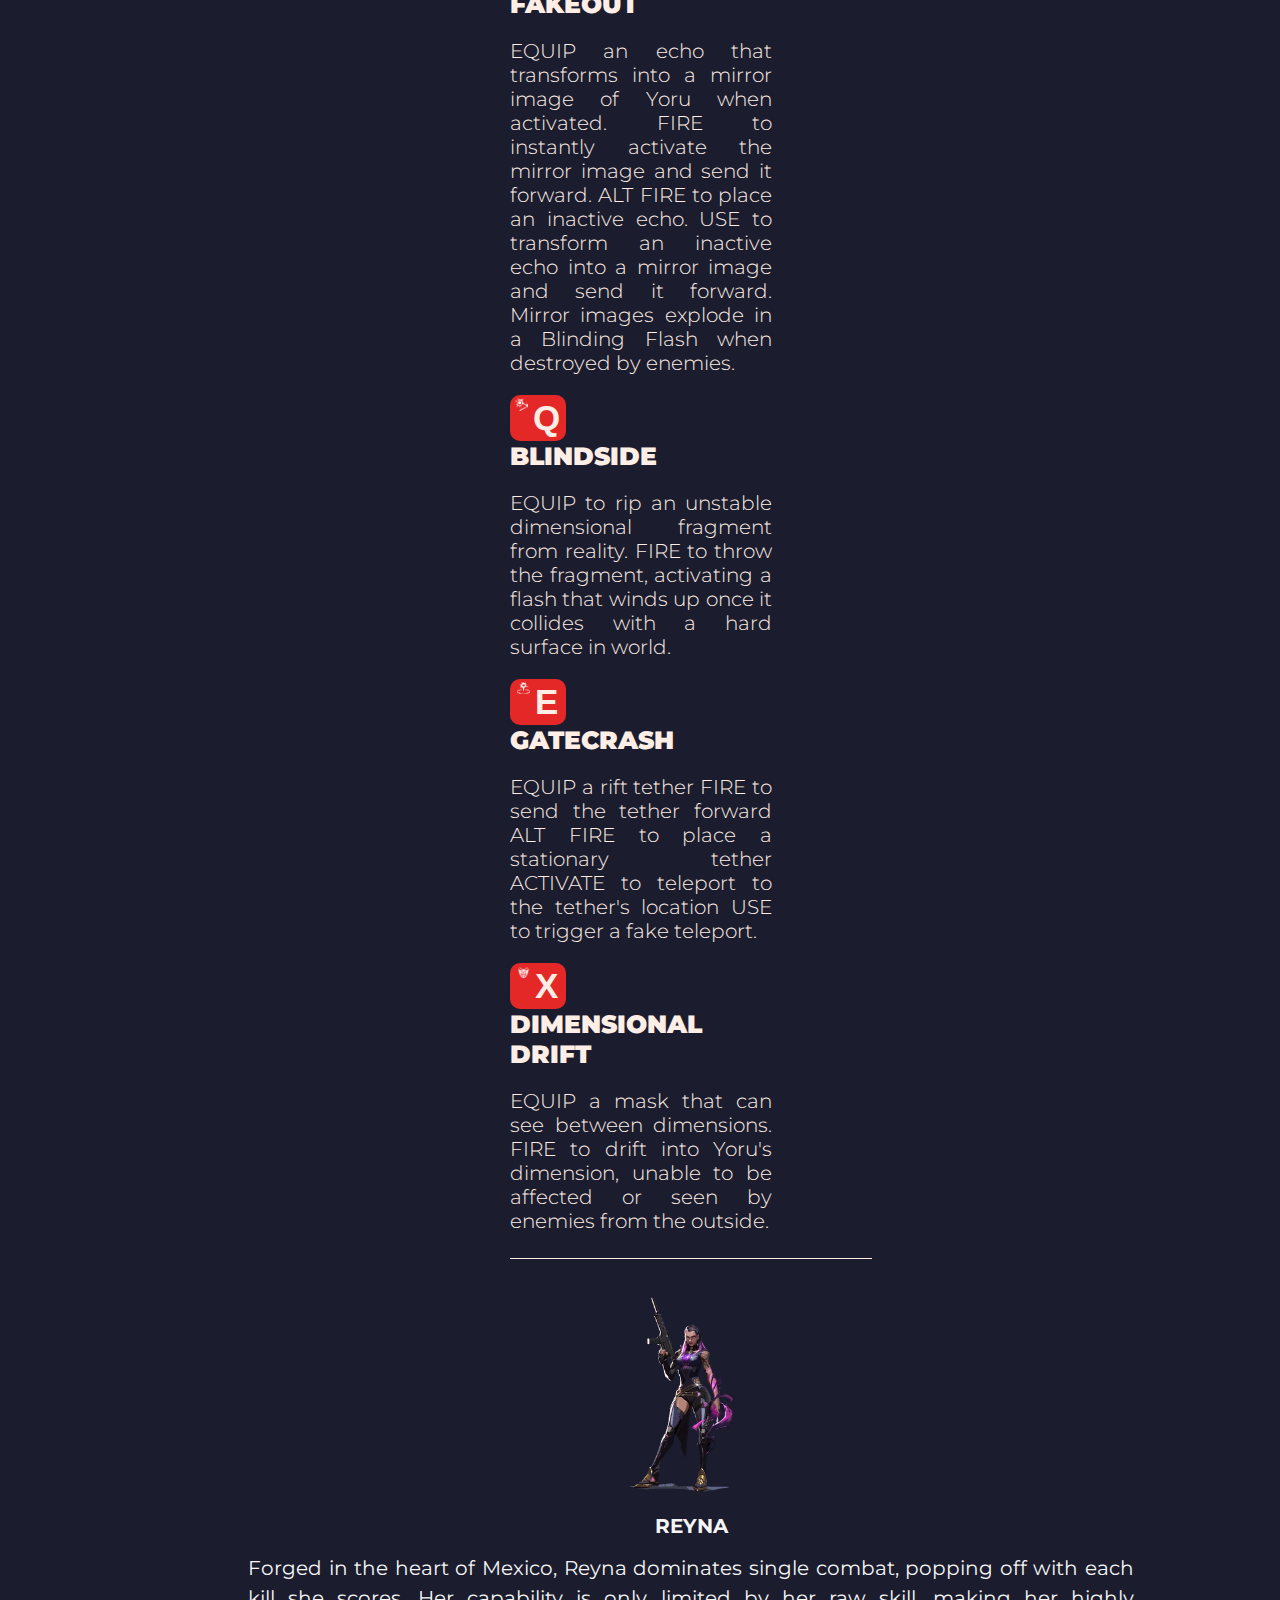
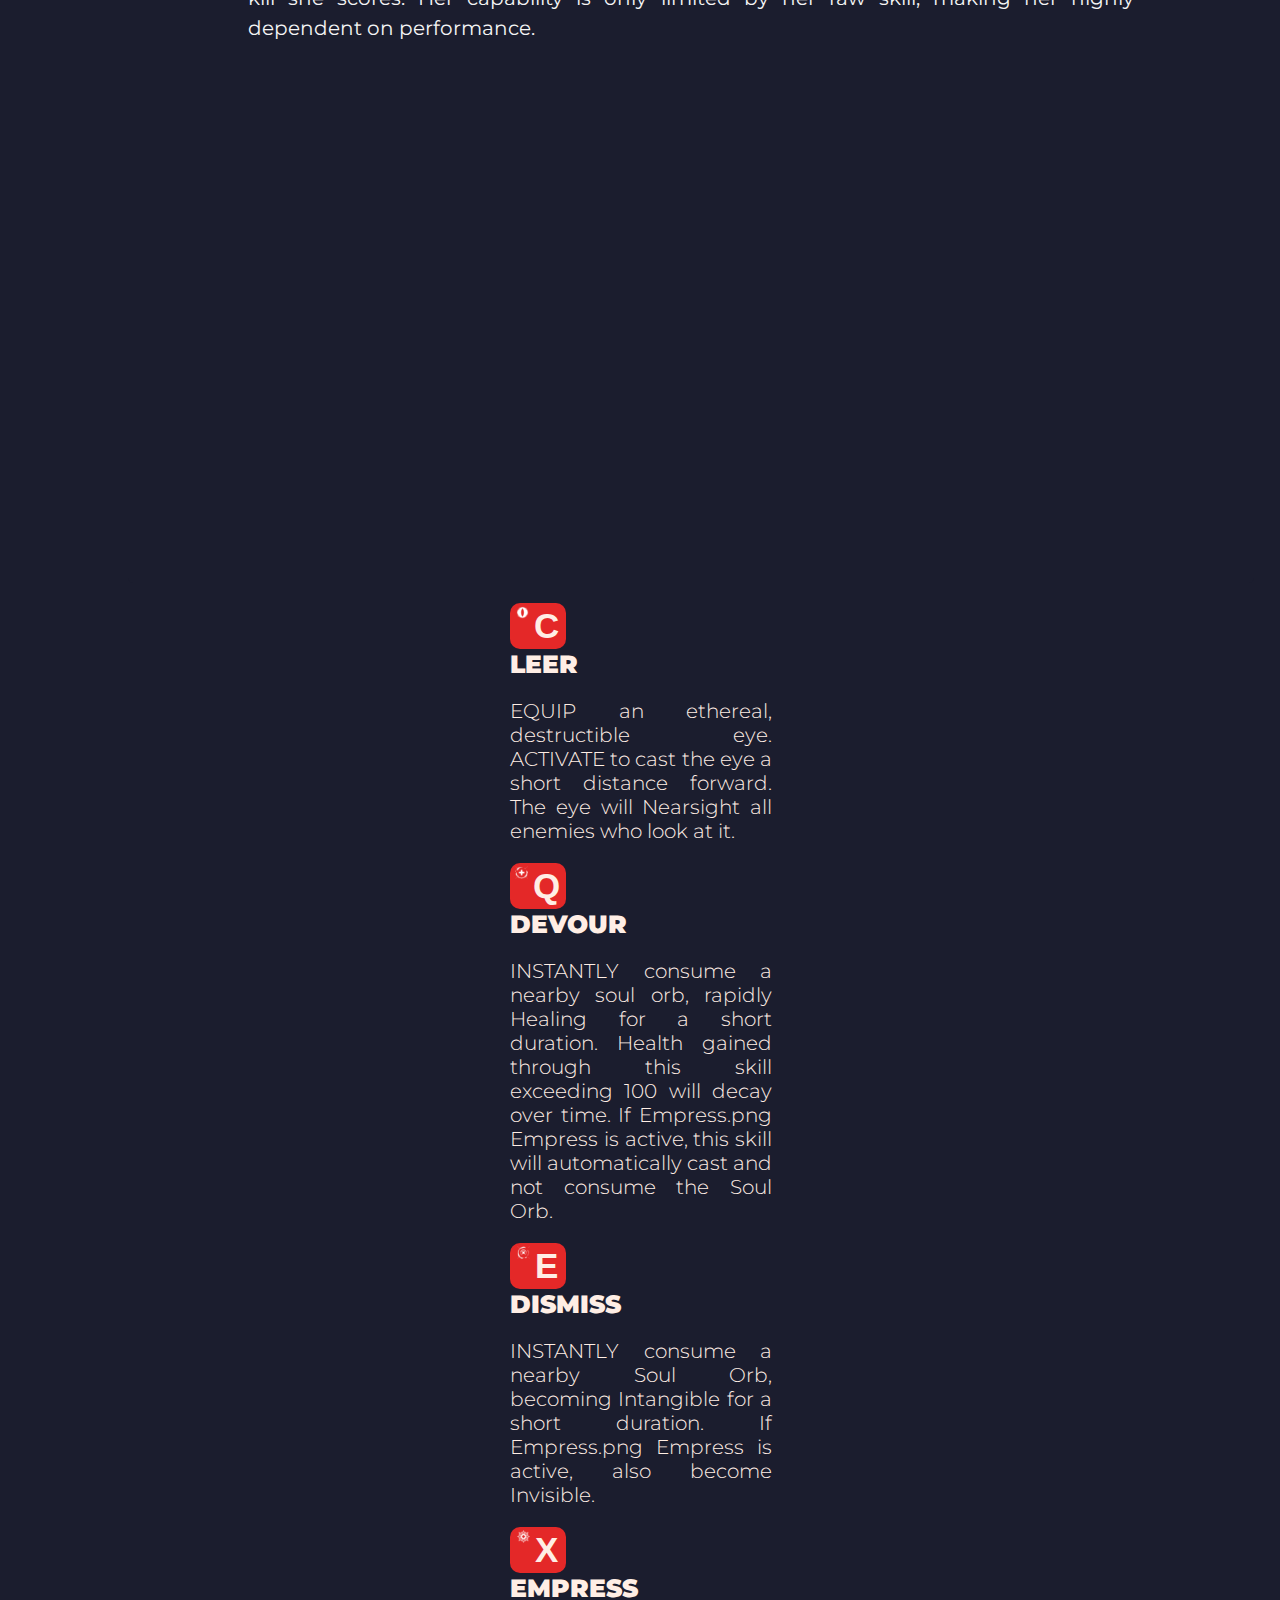
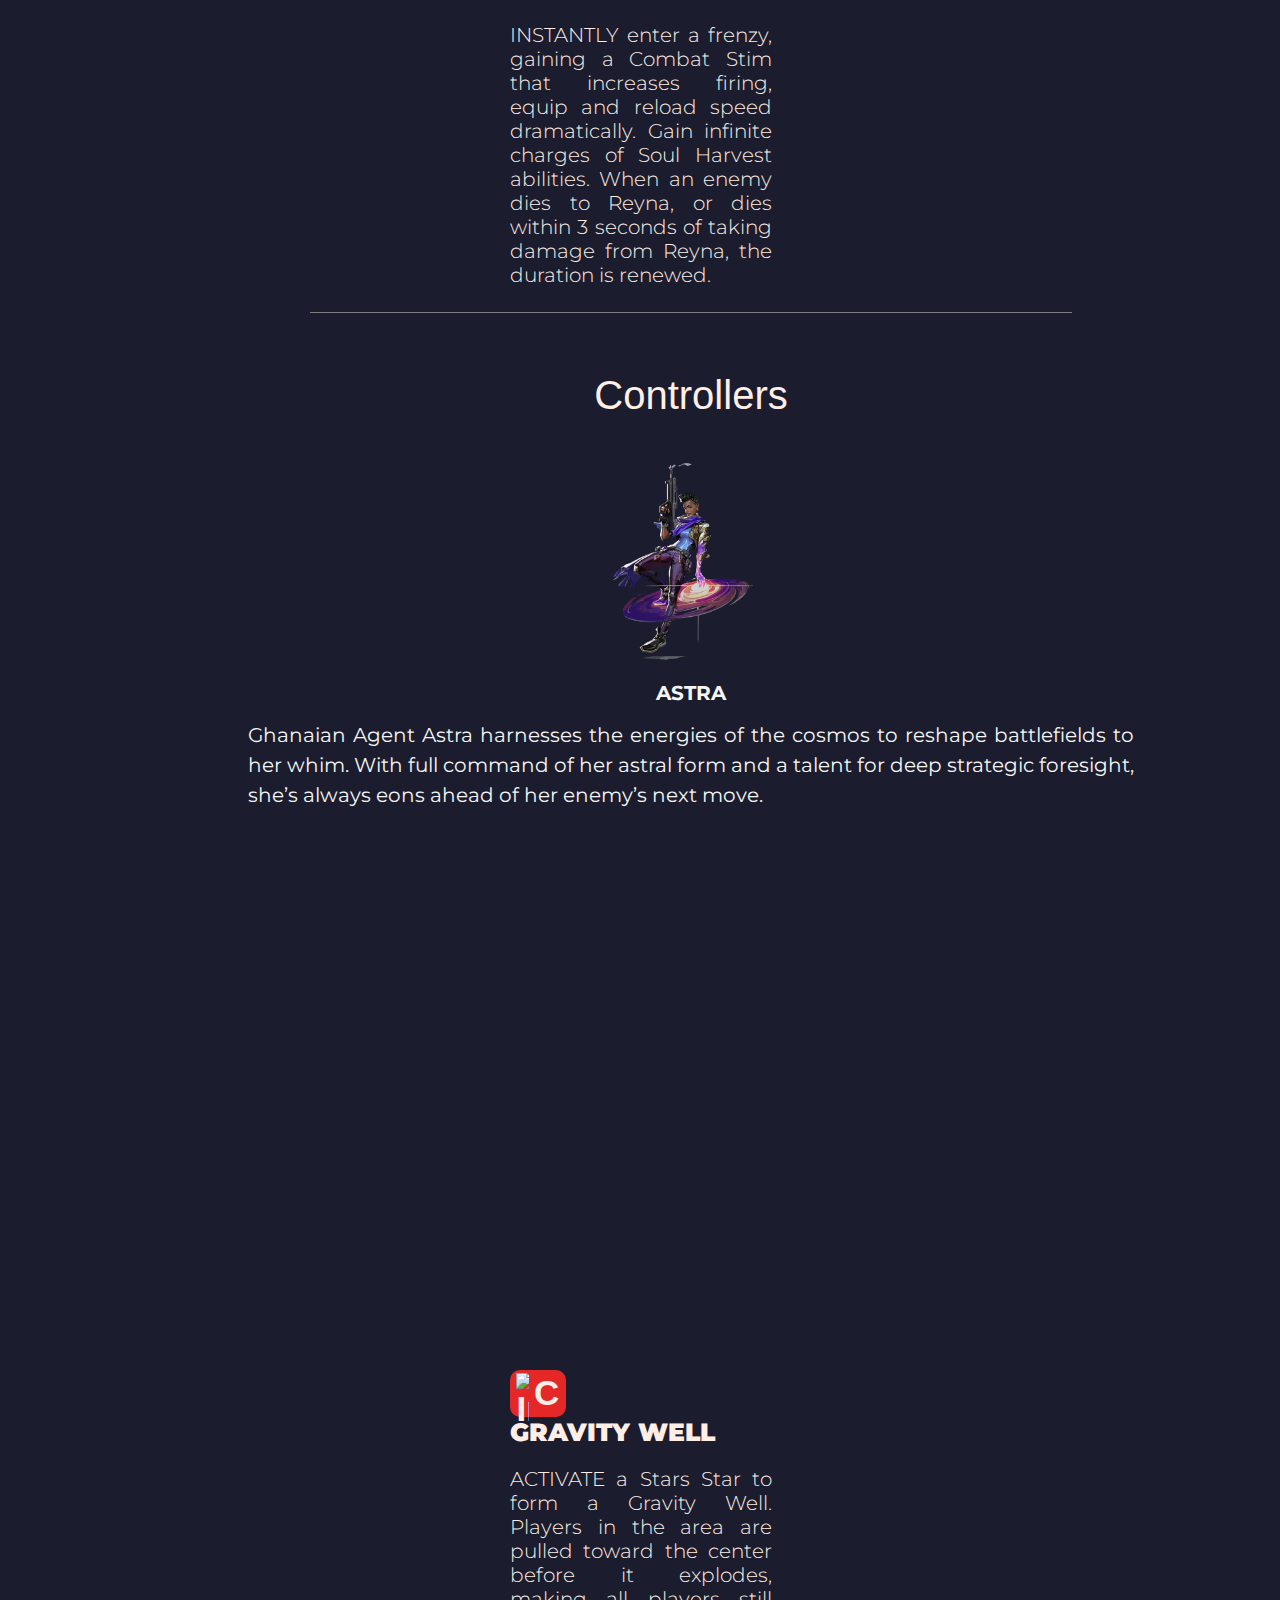
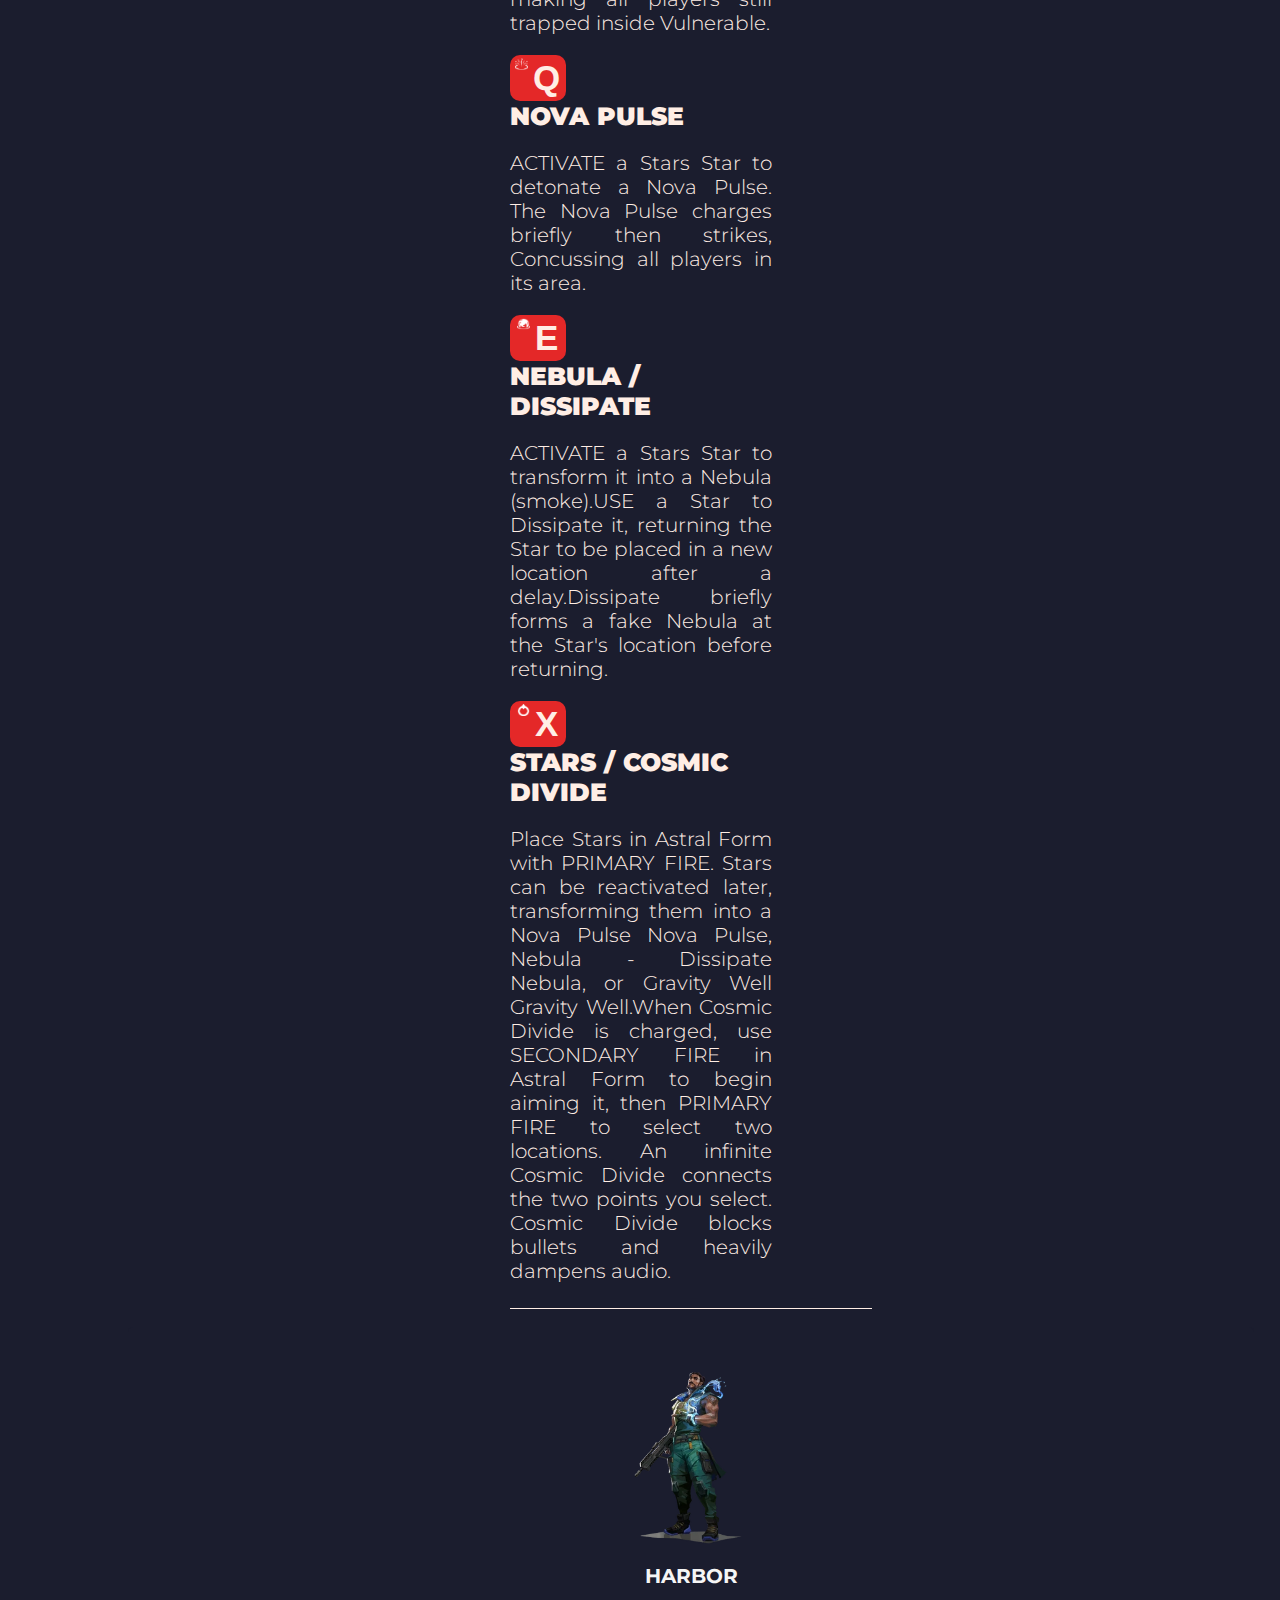
==== commit e133b542: "Update Agent.html" ====
--- a/Agent.html
+++ b/Agent.html
@@ -141,7 +141,7 @@
         <p class="description">INSTANTLY propel Jett high into the air.</p>
         <p class="skillwordmain"><span class="keybind"><img src="jett_E.webp" alt="Image_SKILL"> E</span><span class="keybindword">TAILWIND</span></p>
         <p class="description">ACTIVATE to prepare a gust of wind for a limited time. RE-USE the wind to propel Jett in the direction she is moving. If Jett is standing still, she propels forward.</p>
-        <p class="skillwordmain"><span class="keybind"><img src="jett_x.webp" alt="Image_SKILL"> X</span><span class="keybindword">BLADE STORM</span></p>
+        <p class="skillwordmain"><span class="keybind"><img src="jett_X.webp" alt="Image_SKILL"> X</span><span class="keybindword">BLADE STORM</span></p>
         <p class="description">EQUIP a set of highly accurate throwing knives. FIRE to throw a single knife and recharge knives on a kill. ALTERNATE FIRE to throw all remaining daggers but does not recharge on a kill.</p>
       </div>
     </li>
@@ -161,7 +161,7 @@
         <p class="description">EQUIP a flare orb that takes a curving path and detonates shortly after throwing. FIRE to curve the flare orb to the left, detonating and Blinding any player who sees the orb. ALT FIRE to curve the flare orb to the right.</p>
         <p class="skillwordmain"><span class="keybind"><img src="phx_E.webp" alt="Image_SKILL"> E</span><span class="keybindword">HOT HANDS</span></p>
         <p class="description">EQUIP a fireball. FIRE to throw a fireball that explodes after a set amount of time or upon hitting the ground, creating a lingering fire zone that damages enemies. ALT FIRE to lob.</p>
-        <p class="skillwordmain"><span class="keybind"><img src="phx_x.webp" alt="Image_SKILL"> X</span><span class="keybindword">RUN IT BACK</span></p>
+        <p class="skillwordmain"><span class="keybind"><img src="phx_X.webp" alt="Image_SKILL"> X</span><span class="keybindword">RUN IT BACK</span></p>
         <p class="description">INSTANTLY place a marker at Phoenix's location. While this ability is active, dying or allowing the timer to expire will end this ability and bring Phoenix back to this location with full health and the amount of armor he had when the ability was cast.</p>
       </div>
     </li>
@@ -181,7 +181,7 @@
         <p class="description">INSTANTLY throw an energy bolt that bounces once. Upon hitting each surface, the bolt electrifies the ground below with a Concussive blast.</p>
         <p class="skillwordmain"><span class="keybind"><img src="neon_E.webp" alt="Image_SKILL"> E</span><span class="keybindword">HIGH GEAR</span></p>
         <p class="description">INSTANTLY channel Neon's power for increased speed. When charged, ALT FIRE to trigger an electric slide. Slide charge resets every two kills.</p>
-        <p class="skillwordmain"><span class="keybind"><img src="neon_x.webp" alt="Image_SKILL"> X</span><span class="keybindword">OVERDRIVE</span></p>
+        <p class="skillwordmain"><span class="keybind"><img src="neon_X.webp" alt="Image_SKILL"> X</span><span class="keybindword">OVERDRIVE</span></p>
         <p class="description">Unleash Neon's full power and speed for a short duration. FIRE to channel the power into a deadly lightning beam with high movement accuracy.</p>
       </div>
     </li>
@@ -201,7 +201,7 @@
         <p class="description">EQUIP to rip an unstable dimensional fragment from reality. FIRE to throw the fragment, activating a flash that winds up once it collides with a hard surface in world.</p>
         <p class="skillwordmain"><span class="keybind"><img src="yoru_E.webp" alt="Image_SKILL"> E</span><span class="keybindword">GATECRASH</span></p>
         <p class="description">EQUIP a rift tether FIRE to send the tether forward ALT FIRE to place a stationary tether ACTIVATE to teleport to the tether's location USE to trigger a fake teleport.</p>
-        <p class="skillwordmain"><span class="keybind"><img src="yoru_x.webp" alt="Image_SKILL"> X</span><span class="keybindword">DIMENSIONAL DRIFT</span></p>
+        <p class="skillwordmain"><span class="keybind"><img src="yoru_X.webp" alt="Image_SKILL"> X</span><span class="keybindword">DIMENSIONAL DRIFT</span></p>
         <p class="description">EQUIP a mask that can see between dimensions. FIRE to drift into Yoru's dimension, unable to be affected or seen by enemies from the outside.</p>
       </div>
     </li>
@@ -221,7 +221,7 @@
         <p class="description">INSTANTLY consume a nearby soul orb, rapidly Healing for a short duration. Health gained through this skill exceeding 100 will decay over time. If Empress.png Empress is active, this skill will automatically cast and not consume the Soul Orb.</p>
         <p class="skillwordmain"><span class="keybind"><img src="reyna_E.webp" alt="Image_SKILL"> E</span><span class="keybindword">DISMISS</span></p>
         <p class="description">INSTANTLY consume a nearby Soul Orb, becoming Intangible for a short duration. If Empress.png Empress is active, also become Invisible.</p>
-        <p class="skillwordmain"><span class="keybind"><img src="reyna_x.webp" alt="Image_SKILL"> X</span><span class="keybindword">EMPRESS</span></p>
+        <p class="skillwordmain"><span class="keybind"><img src="reyna_X.webp" alt="Image_SKILL"> X</span><span class="keybindword">EMPRESS</span></p>
         <p class="description">INSTANTLY enter a frenzy, gaining a Combat Stim that increases firing, equip and reload speed dramatically. Gain infinite charges of Soul Harvest abilities. When an enemy dies to Reyna, or dies within 3 seconds of taking damage from Reyna, the duration is renewed.</p>
       </div>
     </li>
@@ -242,7 +242,7 @@
         <p class="description">ACTIVATE a Stars Star to detonate a Nova Pulse. The Nova Pulse charges briefly then strikes, Concussing all players in its area.</p>
         <p class="skillwordmain"><span class="keybind"><img src="astra_E.webp" alt="Image_SKILL"> E</span><span class="keybindword">NEBULA / DISSIPATE</span></p>
         <p class="description">ACTIVATE a Stars Star to transform it into a Nebula (smoke).USE a Star to Dissipate it, returning the Star to be placed in a new location after a delay.Dissipate briefly forms a fake Nebula at the Star's location before returning.</p>
-        <p class="skillwordmain"><span class="keybind"><img src="astra_x.webp" alt="Image_SKILL"> X</span><span class="keybindword">STARS / COSMIC DIVIDE</span></p>
+        <p class="skillwordmain"><span class="keybind"><img src="astra_X.webp" alt="Image_SKILL"> X</span><span class="keybindword">STARS / COSMIC DIVIDE</span></p>
         <p class="description">Place Stars in Astral Form with PRIMARY FIRE. Stars can be reactivated later, transforming them into a Nova Pulse Nova Pulse, Nebula - Dissipate Nebula, or Gravity Well Gravity Well.When Cosmic Divide is charged, use SECONDARY FIRE in Astral Form to begin aiming it, then PRIMARY FIRE to select two locations. An infinite Cosmic Divide connects the two points you select. Cosmic Divide blocks bullets and heavily dampens audio.</p>
       </div>
     </li>
@@ -262,7 +262,7 @@
         <p class="description">EQUIP a sphere of shielding water. FIRE to throw. ALT FIRE to underhand throw. Upon impacting the ground, spawn a destructible water shield that blocks bullets.</p>
         <p class="skillwordmain"><span class="keybind"><img src="harbor_E.webp" alt="Image_SKILL"> E</span><span class="keybindword">HIGH TIDE</span></p>
         <p class="description">EQUIP a wall of water. FIRE to send the water forward along the ground. HOLD FIRE to guide the water in the direction of your crosshair, passing through the world, spawning a wall along the water's path. ALT FIRE while bending to stop the water early. Players hit are Slowed.</p>
-        <p class="skillwordmain"><span class="keybind"><img src="harbor_x.webp" alt="Image_SKILL"> X</span><span class="keybindword">RECKONING</span></p>
+        <p class="skillwordmain"><span class="keybind"><img src="harbor_X.webp" alt="Image_SKILL"> X</span><span class="keybindword">RECKONING</span></p>
         <p class="description">EQUIP the full power of your Artifact. FIRE to summon a geyser pool on the ground. Enemy players in the area are targeted by successive geyser strikes. Players caught within a strike are Concussed.</p>
       </div>
     </li>
@@ -282,7 +282,7 @@
         <p class="description">EQUIP a blinding orb. FIRE to throw it forward, briefly Nearsighting and Deafening all players it touches. This projectile can pass straight through walls.</p>
         <p class="skillwordmain"><span class="keybind"><img src="omen_E.webp" alt="Image_SKILL"> E</span><span class="keybindword">DARK COVER</span></p>
         <p class="description">EQUIP a shadow orb, entering a phased world to place and target the orbs. PRESS the ability key to throw the shadow orb to the marked location, creating a long-lasting shadow sphere that blocks vision. HOLD FIRE while targeting to move the marker further away. HOLD SECONDARY FIRE while targeting to move the marker closer. PRESS RELOAD to toggle normal targeting view.</p>
-        <p class="skillwordmain"><span class="keybind"><img src="omen_x.webp" alt="Image_SKILL"> X</span><span class="keybindword">FROM THE SHADOWS</span></p>
+        <p class="skillwordmain"><span class="keybind"><img src="omen_X.webp" alt="Image_SKILL"> X</span><span class="keybindword">FROM THE SHADOWS</span></p>
         <p class="description">EQUIP a tactical map. FIRE to begin teleporting to the selected location. While teleporting, Omen will appear as a Shade that can be destroyed by an enemy to cancel his teleport, or PRESS EQUIP for Omen to cancel his teleport.</p>
       </div>
     </li>
@@ -302,7 +302,7 @@
         <p class="description">EQUIP an incendiary grenade launcher. FIRE to launch a grenade that detonates as it comes to a rest on the floor, creating a lingering fire zone that damages players within the zone.</p>
         <p class="skillwordmain"><span class="keybind"><img src="brim_E.webp" alt="Image_SKILL"> E</span><span class="keybindword">SKY SMOKE</span></p>
         <p class="description">EQUIP a tactical map. FIRE to set locations where Brimstone's smoke clouds will land. ALTERNATE FIRE to confirm, launching long-lasting smoke clouds that block vision in the selected area.</p>
-        <p class="skillwordmain"><span class="keybind"><img src="brim_x.webp" alt="Image_SKILL"> X</span><span class="keybindword">ORBITAL STRIKE</span></p>
+        <p class="skillwordmain"><span class="keybind"><img src="brim_X.webp" alt="Image_SKILL"> X</span><span class="keybindword">ORBITAL STRIKE</span></p>
         <p class="description">EQUIP a tactical map. FIRE to launch a lingering orbital strike laser at the selected location, dealing high damage-over-time to players caught in the selected area.</p>
       </div>
     </li>
@@ -322,7 +322,7 @@
         <p class="description">EQUIP a gas emitter. FIRE to throw the emitter that perpetually remains throughout the round. ALT FIRE to lob. RE-USE the ability to create a toxic gas cloud at the cost of fuel. This ability can be RE-USED more than once and can be picked up to be REDEPLOYED.</p>
         <p class="skillwordmain"><span class="keybind"><img src="viper_E.webp" alt="Image_SKILL"> E</span><span class="keybindword">TOXIC SCREEN</span></p>
         <p class="description">EQUIP a gas emitter launcher that penetrates terrain. FIRE to deploy a long line of gas emitters. RE-USE the ability to create a tall wall of toxic gas at the cost of fuel. This ability can be RE-USED more than once.</p>
-        <p class="skillwordmain"><span class="keybind"><img src="viper_x.webp" alt="Image_SKILL"> X</span><span class="keybindword">VIPER'S PIT</span></p>
+        <p class="skillwordmain"><span class="keybind"><img src="viper_X.webp" alt="Image_SKILL"> X</span><span class="keybindword">VIPER'S PIT</span></p>
         <p class="description">EQUIP a chemical sprayer. FIRE to spray a chemical cloud in all directions around Viper, creating a large cloud that Nearsights players and Decays the health of enemies inside of it. HOLD the ability key to disperse the cloud early.</p>
       </div>
     </li>
@@ -343,7 +343,7 @@
         <p class="description">EQUIP a blinding charge. FIRE the charge to set a fast-acting burst through the wall. The charge detonates to Blind all players looking at it.</p>
         <p class="skillwordmain"><span class="keybind"><img src="breach_E.webp" alt="Image_SKILL"> E</span><span class="keybindword">FAULT LINE</span></p>
         <p class="description">EQUIP a seismic blast. HOLD FIRE to increase the distance. RELEASE to set off the quake, Concussing all players in its zone and in a line up to the zone.</p>
-        <p class="skillwordmain"><span class="keybind"><img src="breach_x.webp" alt="Image_SKILL"> X</span><span class="keybindword">ROLLING THUNDER</span></p>
+        <p class="skillwordmain"><span class="keybind"><img src="breach_X.webp" alt="Image_SKILL"> X</span><span class="keybindword">ROLLING THUNDER</span></p>
         <p class="description">EQUIP a Seismic Charge. FIRE to send a cascading quake through all terrain in a large cone. The quake Concusses and knocks up anyone caught in it.</p>
       </div>
     </li>
@@ -363,7 +363,7 @@
         <p class="description">EQUIP a knot of raw fear. FIRE to throw. The knot drops down after a set time. RE-USE to drop the knot early. The knot ruptures on impact, holding nearby enemies in place. Held enemies are Deafened, and Decayed.</p>
         <p class="skillwordmain"><span class="keybind"><img src="fade_E.webp" alt="Image_SKILL"> E</span><span class="keybindword">HAUNT</span></p>
         <p class="description">EQUIP a haunting watcher. FIRE to throw. The watcher drops down after a set time. RE-USE to drop the watcher early. The watcher lashes out on impact, Revealing enemies in its line of sight and creating terror trails to them. Enemies can destroy the watcher.</p>
-        <p class="skillwordmain"><span class="keybind"><img src="fade_x.webp" alt="Image_SKILL"> X</span><span class="keybindword">NIGHTFALL</span></p>
+        <p class="skillwordmain"><span class="keybind"><img src="fade_X.webp" alt="Image_SKILL"> X</span><span class="keybindword">NIGHTFALL</span></p>
         <p class="description">EQUIP the power of nightmare itself. FIRE to unleash a wave of unstoppable nightmare energy. Enemies caught in the wave are Marked by terror trails, Deafened, and Decayed.</p>
       </div>
     </li>
@@ -383,7 +383,7 @@
         <p class="description">EQUIP a flash grenade. FIRE to overhand throw. ALT FIRE to underhand throw a weaker version that explodes quickly. The flash grenade explodes after a short fuse, Blinding anyone in line of sight.</p>
         <p class="skillwordmain"><span class="keybind"><img src="kayo_E.webp" alt="Image_SKILL"> E</span><span class="keybindword">ZERO/POINT</span></p>
         <p class="description">EQUIP a suppression blade. FIRE to throw. The blade sticks to the first surface it hits, winds up, and suppresses anyone in the radius of the explosion.</p>
-        <p class="skillwordmain"><span class="keybind"><img src="kayo_x.webp" alt="Image_SKILL"> X</span><span class="keybindword">NULL/CMD</span></p>
+        <p class="skillwordmain"><span class="keybind"><img src="kayo_X.webp" alt="Image_SKILL"> X</span><span class="keybindword">NULL/CMD</span></p>
         <p class="description">INSTANTLY Overload with polarized radianite energy that pulses from KAY/O in a massive radius. Enemies hit with pulses are suppressed for a short duration. While overloaded, KAY/O gains Combat Stim and can be re-stabilized if downed.</p>
       </div>
     </li>
@@ -403,7 +403,7 @@
         <p class="description">EQUIP Wingman. FIRE to send Wingman forward seeking enemies. Wingman unleashes a Concussive blast toward the first enemy he sees. ALT FIRE when targeting a Spike site or planted Spike to have Wingman defuse or plant the Spike. To plant, Gekko must have the Spike in his inventory.</p>
         <p class="skillwordmain"><span class="keybind"><img src="gekko_E.webp" alt="Image_SKILL"> E</span><span class="keybindword">DIZZY</span></p>
         <p class="description">EQUIP Dizzy. FIRE to send Dizzy soaring forward through the air. Dizzy charges then unleashes plasma blasts at enemies in line of sight. Enemies hit by her plasma are Blinded.</p>
-        <p class="skillwordmain"><span class="keybind"><img src="gekko_x.webp" alt="Image_SKILL"> X</span><span class="keybindword">THRASH</span></p>
+        <p class="skillwordmain"><span class="keybind"><img src="gekko_X.webp" alt="Image_SKILL"> X</span><span class="keybindword">THRASH</span></p>
         <p class="description">EQUIP Thrash. FIRE to link with Thrash's mind and steer her through enemy territory. ACTIVATE to lunge forward and explode, Detaining any players in a small radius.</p>
       </div>
     </li>
@@ -424,7 +424,7 @@
         <p class="skillwordmain"><span class="keybind"><img src="skye_E.webp" alt="Image_SKILL"> E</span><span class="keybindword">GUIDING LIGHT</span></p>
         <p class="description">
           EQUIP a hawk trinket. FIRE to send it forward. HOLD FIRE to guide the hawk in the direction of your crosshair. RE-USE while the hawk is in flight to transform it into a flash. The flash reaches max potency after a short duration during the hawk's flight.</p>
-        <p class="skillwordmain"><span class="keybind"><img src="skye_x.webp" alt="Image_SKILL"> X</span><span class="keybindword">SEEKERS</span></p>
+        <p class="skillwordmain"><span class="keybind"><img src="skye_X.webp" alt="Image_SKILL"> X</span><span class="keybindword">SEEKERS</span></p>
         <p class="description">EQUIP a Seeker trinket. FIRE to send out three Seekers to track down the three closest enemies. If a Seeker reaches its target, it Nearsights them.</p>
       </div>
     </li>
@@ -444,7 +444,7 @@
         <p class="description">EQUIP a bow with a shock bolt. FIRE to send the explosive bolt forward, detonating upon collision and damaging players nearby. HOLD FIRE to extend the range of the projectile. ALTERNATE FIRE to add up to two bounces to this arrow.</p>
         <p class="skillwordmain"><span class="keybind"><img src="sova_E.webp" alt="Image_SKILL"> E</span><span class="keybindword">RECON BOLT</span></p>
         <p class="description">EQUIP a bow with a recon bolt. FIRE to send the recon bolt forward, activating upon collision and Revealing the location of nearby enemies caught in the line of sight of the bolt. Enemies can destroy this bolt. HOLD FIRE to extend the range of the projectile. ALTERNATE FIRE to add up to two bounces to this arrow.</p>
-        <p class="skillwordmain"><span class="keybind"><img src="sova_x.webp" alt="Image_SKILL"> X</span><span class="keybindword">HUNTER'S FURY</span></p>
+        <p class="skillwordmain"><span class="keybind"><img src="sova_X.webp" alt="Image_SKILL"> X</span><span class="keybindword">HUNTER'S FURY</span></p>
         <p class="description">EQUIP a bow with three long-range, wall-piercing energy blasts. FIRE to release an energy blast in a line in front of Sova, dealing damage and Revealing the location of enemies caught in the line. This ability can be RE-USED up to two more times while the ability timer is active.</p>
       </div>
     </li>
@@ -465,7 +465,7 @@
         <p class="description">ACTIVATE to equip a heavy pistol. ALT FIRE with the pistol equipped to aim down sights.</p>
         <p class="skillwordmain"><span class="keybind"><img src="chamber_E.webp" alt="Image_SKILL"> E</span><span class="keybindword">RENDEZVOUS</span></p>
         <p class="description">PLACE a teleport anchor. While on the ground and in range of the anchor, REACTIVATE to quickly teleport to the anchor. The anchor can be picked up to be REDEPLOYED.</p>
-        <p class="skillwordmain"><span class="keybind"><img src="chamber_x.webp" alt="Image_SKILL"> X</span><span class="keybindword">TOUR DE FORCE</span></p>
+        <p class="skillwordmain"><span class="keybind"><img src="chamber_X.webp" alt="Image_SKILL"> X</span><span class="keybindword">TOUR DE FORCE</span></p>
         <p class="description">ACTIVATE to summon a powerful, custom sniper rifle that will kill an enemy with any direct hit to the upper body. Killing an enemy creates a lingering field that Slows players caught inside of it.</p>
       </div>
     </li>
@@ -485,7 +485,7 @@
         <p class="description">INSTANTLY toss the cyber cage in front of Cypher. ACTIVATE to create a zone that blocks vision and plays an audio cue when enemies pass through it.</p>
         <p class="skillwordmain"><span class="keybind"><img src="cypher_E.webp" alt="Image_SKILL"> E</span><span class="keybindword">SPYCAM</span></p>
         <p class="description">EQUIP a spycam. FIRE to place the spycam at the targeted location. RE-USE this ability to take control of the camera's view. While in control of the camera, FIRE to shoot a marking dart. This dart will Reveal the location of any player struck by the dart.</p>
-        <p class="skillwordmain"><span class="keybind"><img src="cypher_x.webp" alt="Image_SKILL"> X</span><span class="keybindword">NEURAL THEFT</span></p>
+        <p class="skillwordmain"><span class="keybind"><img src="cypher_X.webp" alt="Image_SKILL"> X</span><span class="keybindword">NEURAL THEFT</span></p>
         <p class="description">INSTANTLY use on a targeted dead enemy to download information on their team. After a brief delay, the location of all living enemy players will be Revealed twice.</p>
       </div>
     </li>
@@ -505,7 +505,7 @@
         <p class="description">EQUIP a slowing orb. FIRE to throw a slowing orb forward that detonates upon landing, creating a lingering field that Slows players caught inside of it.</p>
         <p class="skillwordmain"><span class="keybind"><img src="sage_E.webp" alt="Image_SKILL"> E</span><span class="keybindword">HEALING ORB</span></p>
         <p class="description">EQUIP a healing orb. FIRE with your crosshairs over a damaged ally to activate a Heal-Over-Time on them. ALT FIRE while Sage is damaged to activate a self Heal-Over-Time.</p>
-        <p class="skillwordmain"><span class="keybind"><img src="sage_x.webp" alt="Image_SKILL"> X</span><span class="keybindword">RESURRECTION</span></p>
+        <p class="skillwordmain"><span class="keybind"><img src="sage_X.webp" alt="Image_SKILL"> X</span><span class="keybindword">RESURRECTION</span></p>
         <p class="description">EQUIP a resurrection ability. FIRE with your crosshairs placed over a dead ally to begin resurrecting them. After a brief channel, the ally will be brought back to life with full health.</p>
       </div>
     </li>
@@ -525,7 +525,7 @@
         <p class="description">EQUIP a covert Alarmbot. FIRE to deploy a bot that hunts down enemies that get in range. After reaching its target, the bot explodes and applies Vulnerable to enemies in the area. HOLD EQUIP to recall a deployed bot.</p>
         <p class="skillwordmain"><span class="keybind"><img src="kj_E.webp" alt="Image_SKILL"> E</span><span class="keybindword">TURRET</span></p>
         <p class="description">EQUIP a Turret. FIRE to deploy a turret that fires at enemies in a 180 degree cone. ALT FIRE to swap turret direction. HOLD EQUIP to recall the deployed turret.</p>
-        <p class="skillwordmain"><span class="keybind"><img src="kj_x.webp" alt="Image_SKILL"> X</span><span class="keybindword">LOCKDOWN</span></p>
+        <p class="skillwordmain"><span class="keybind"><img src="kj_X.webp" alt="Image_SKILL"> X</span><span class="keybindword">LOCKDOWN</span></p>
         <p class="description">EQUIP the Lockdown device. FIRE to deploy the device. After a long windup, the device Detains all enemies caught in the radius. The device can be destroyed by enemies.</p>
       </div>
     </li>
